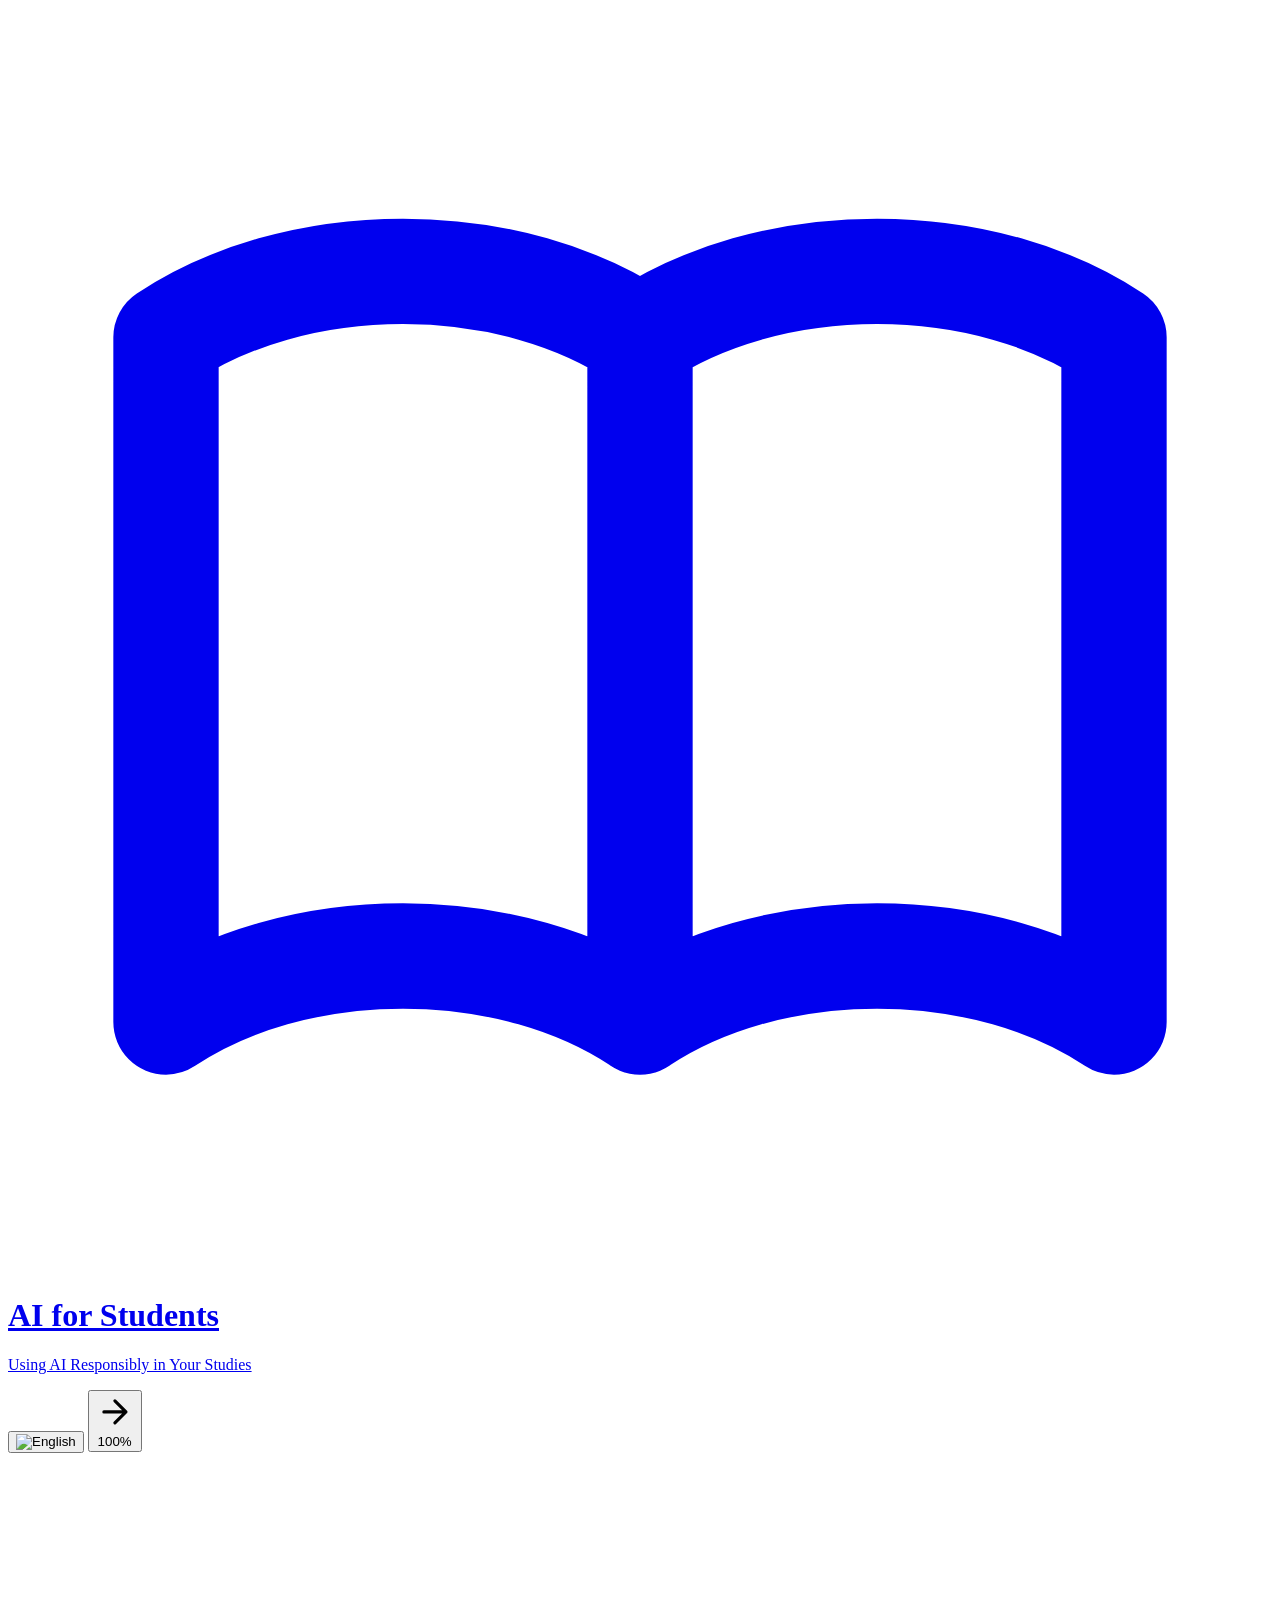
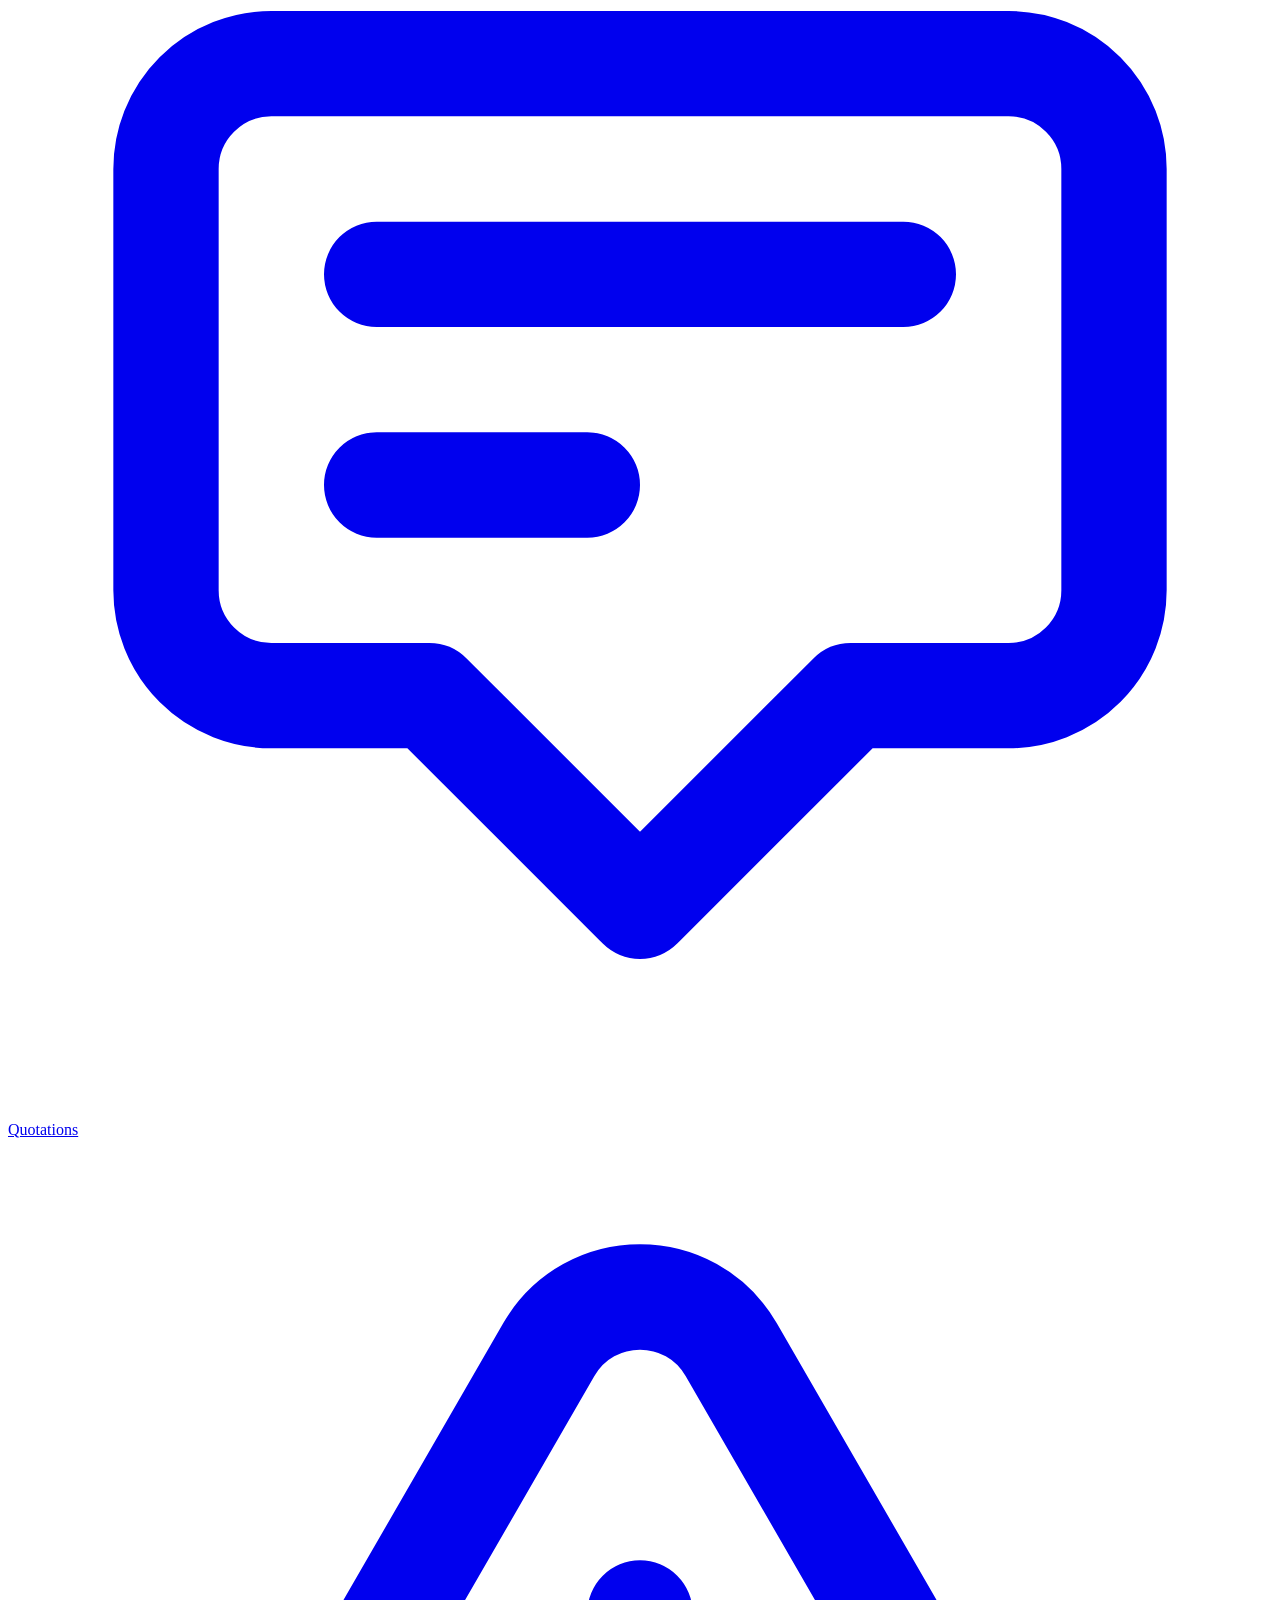
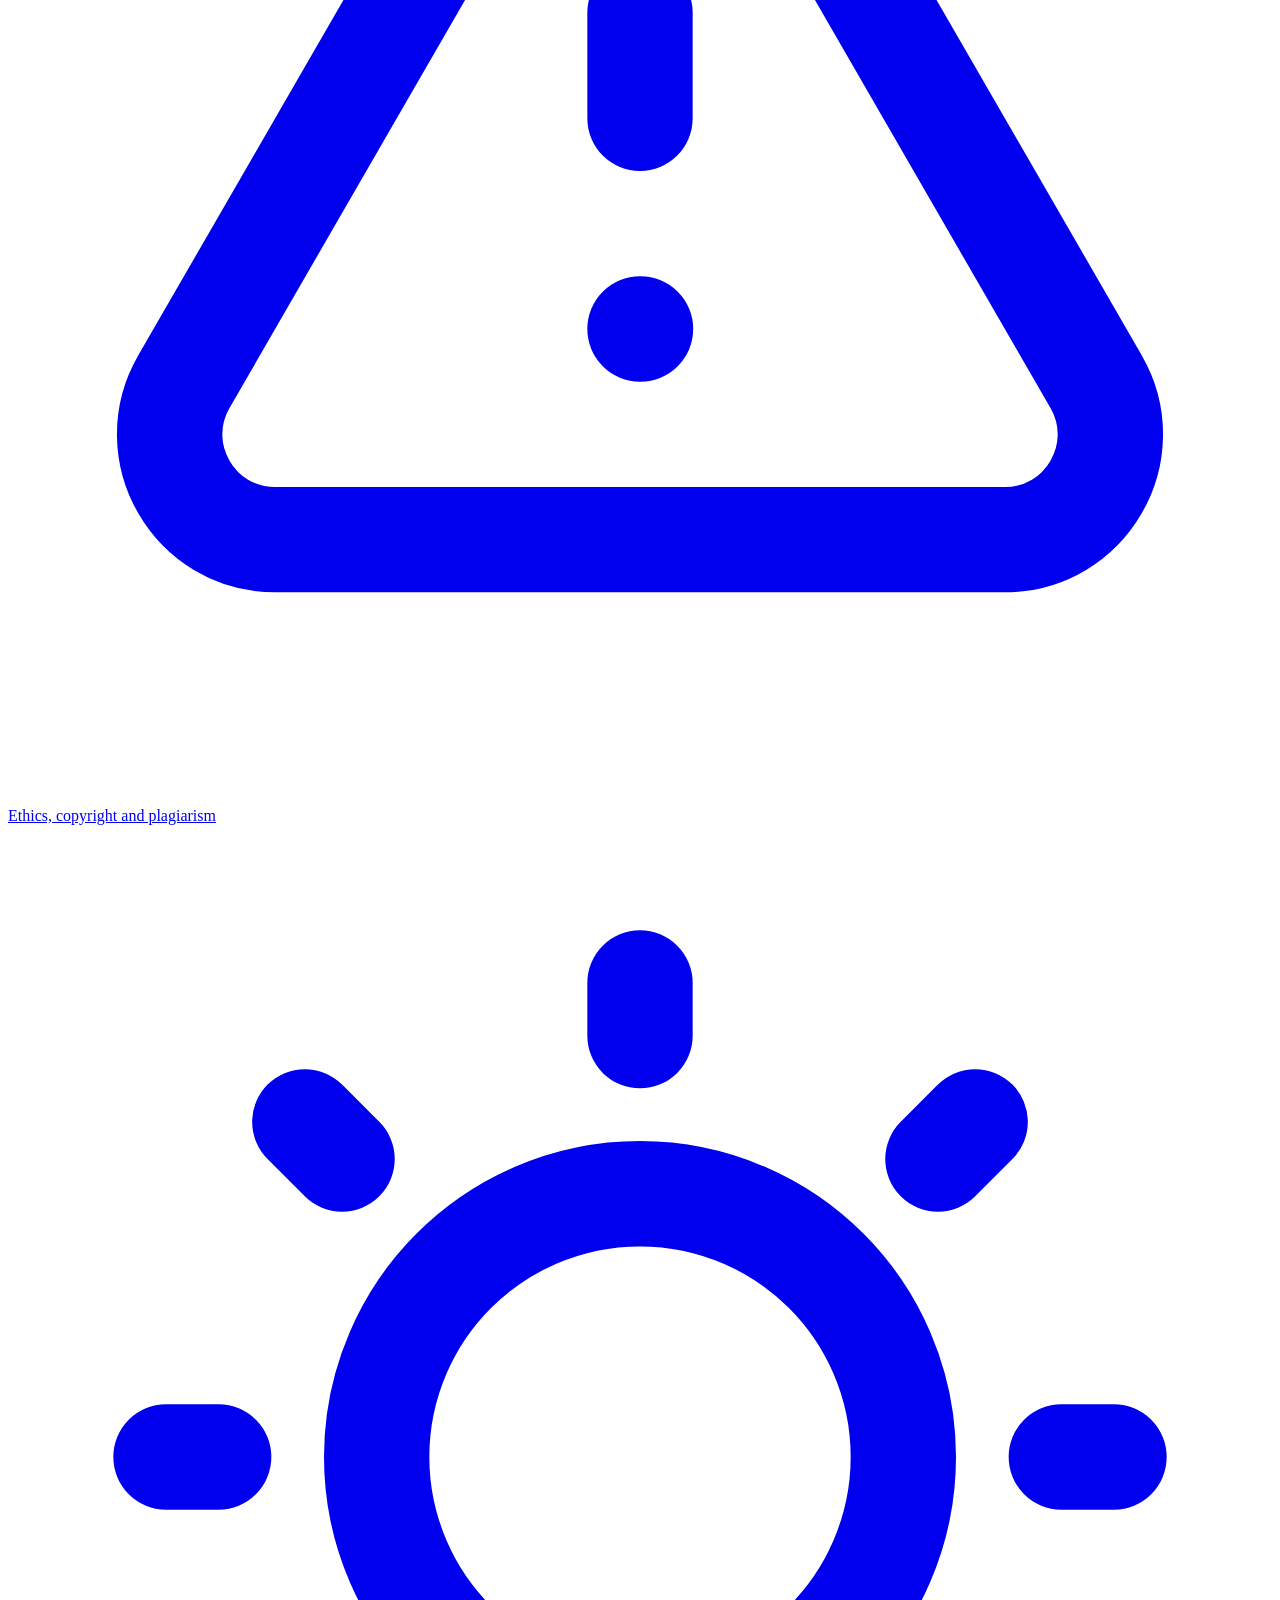
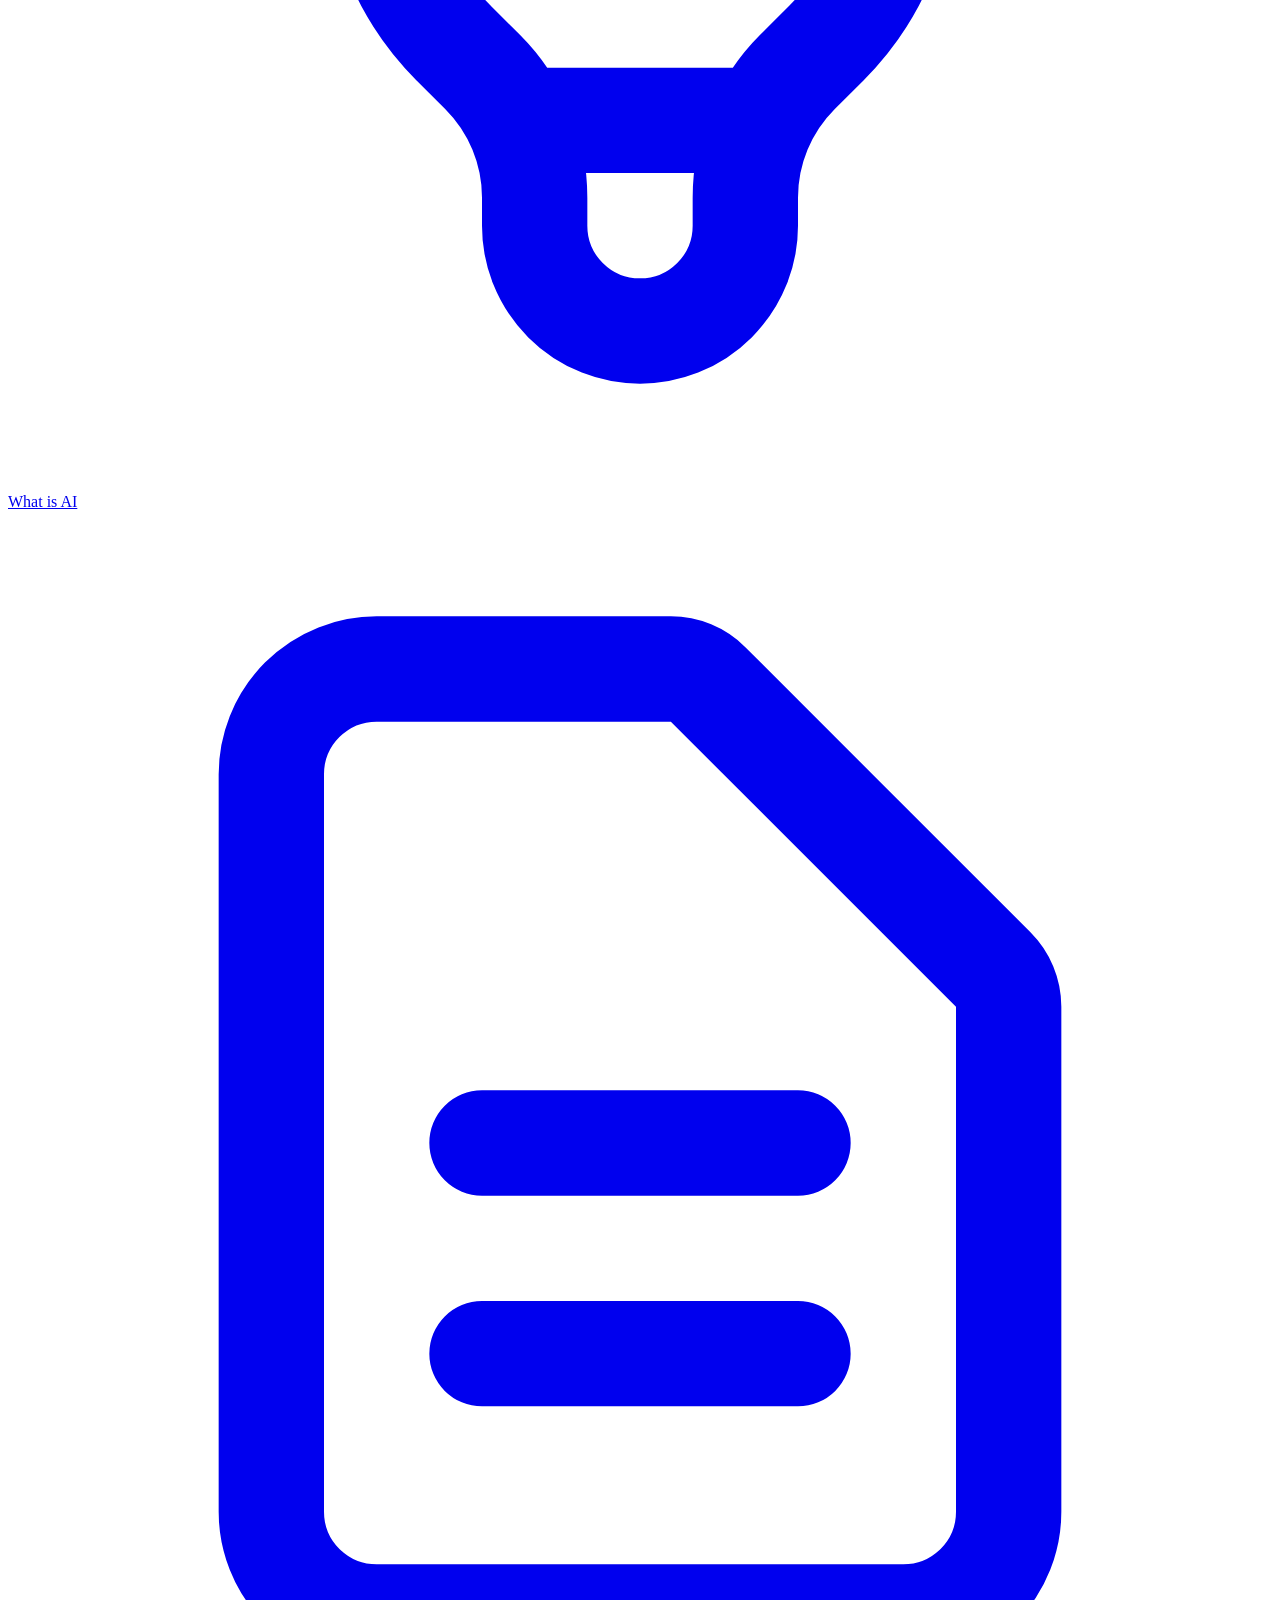
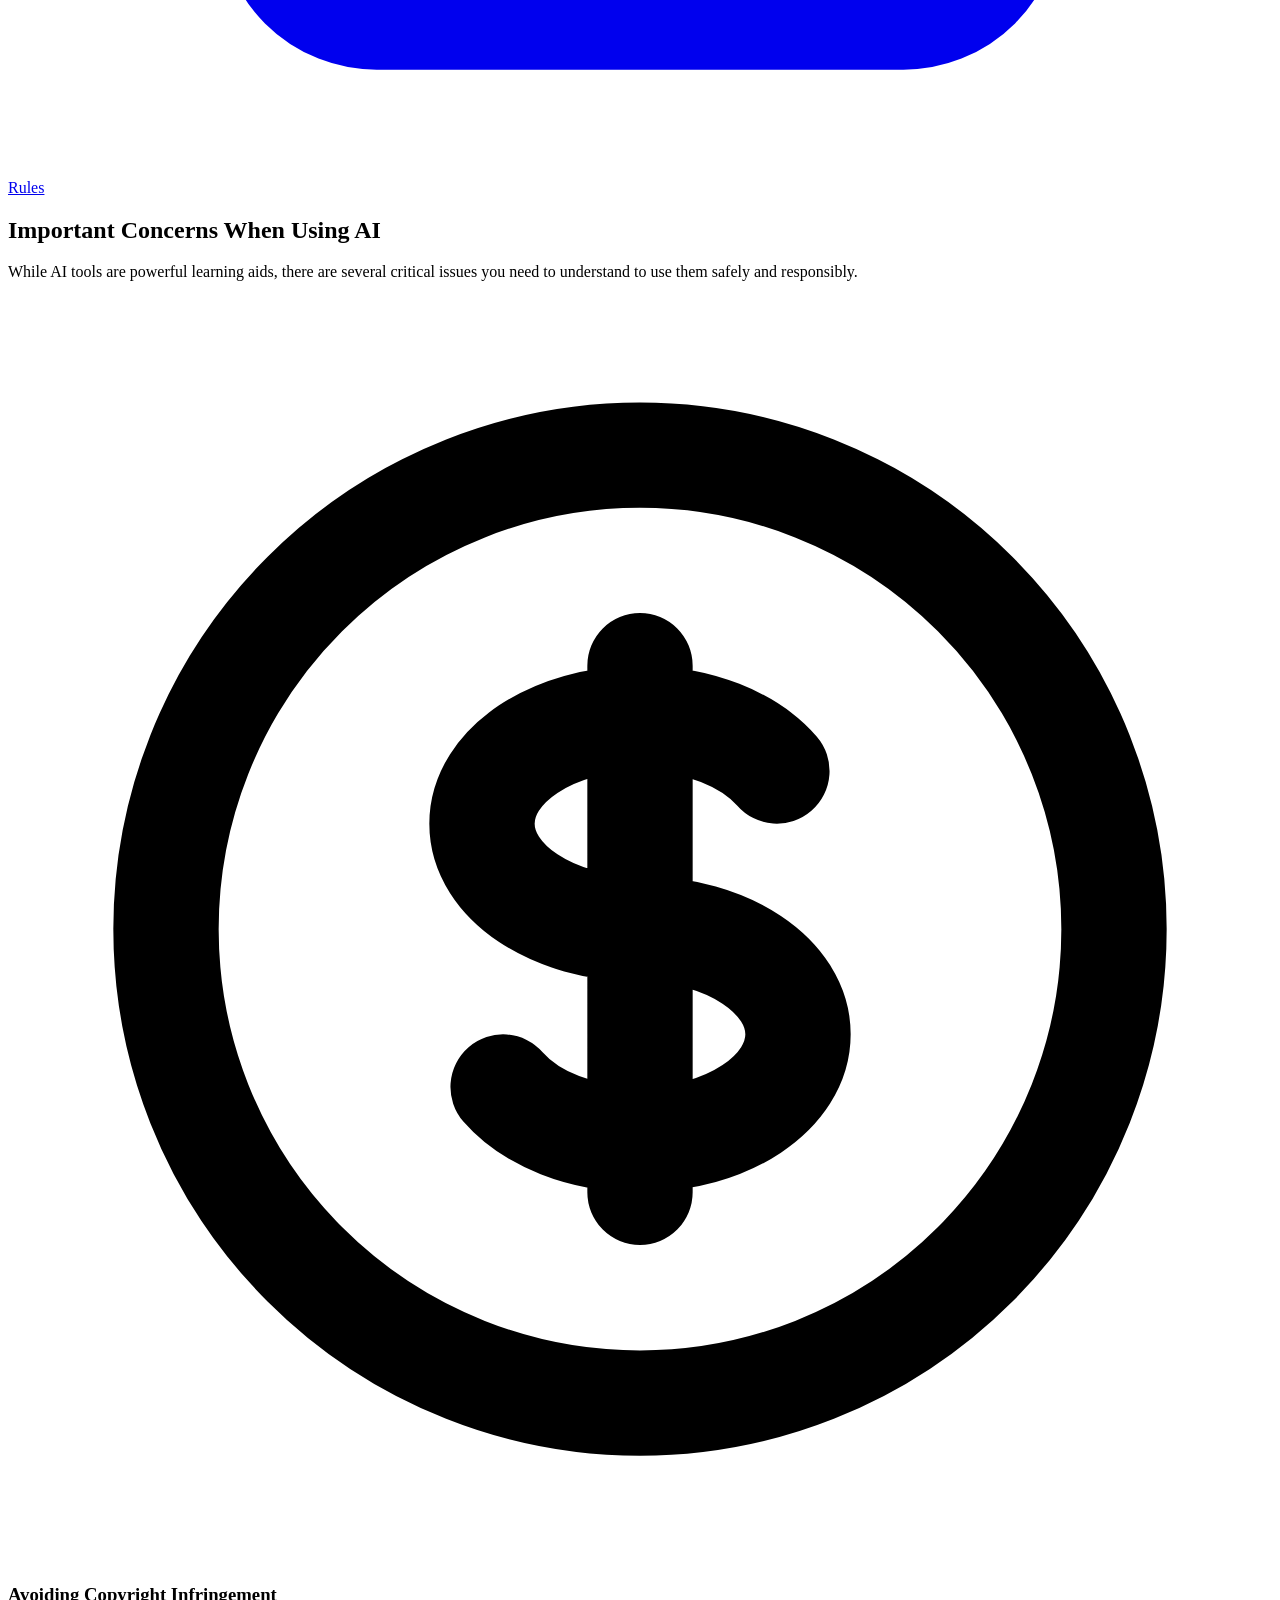
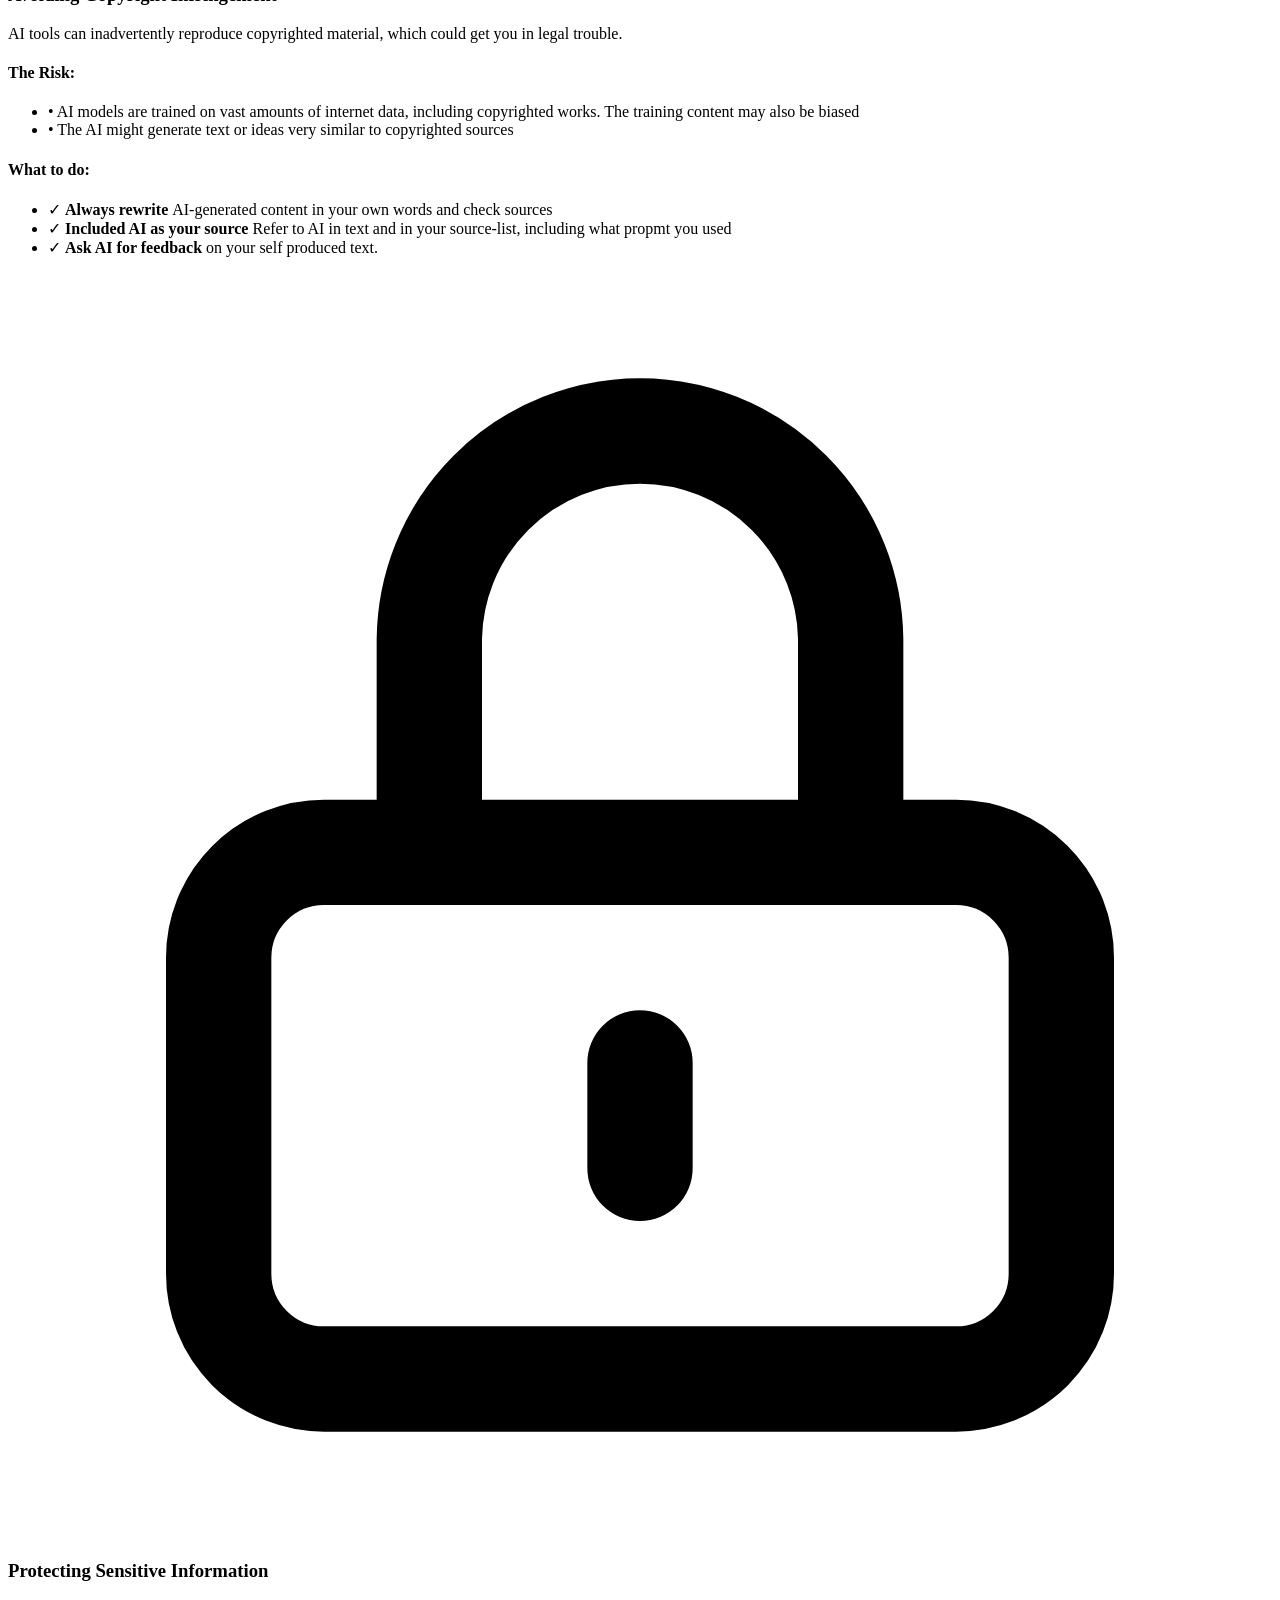
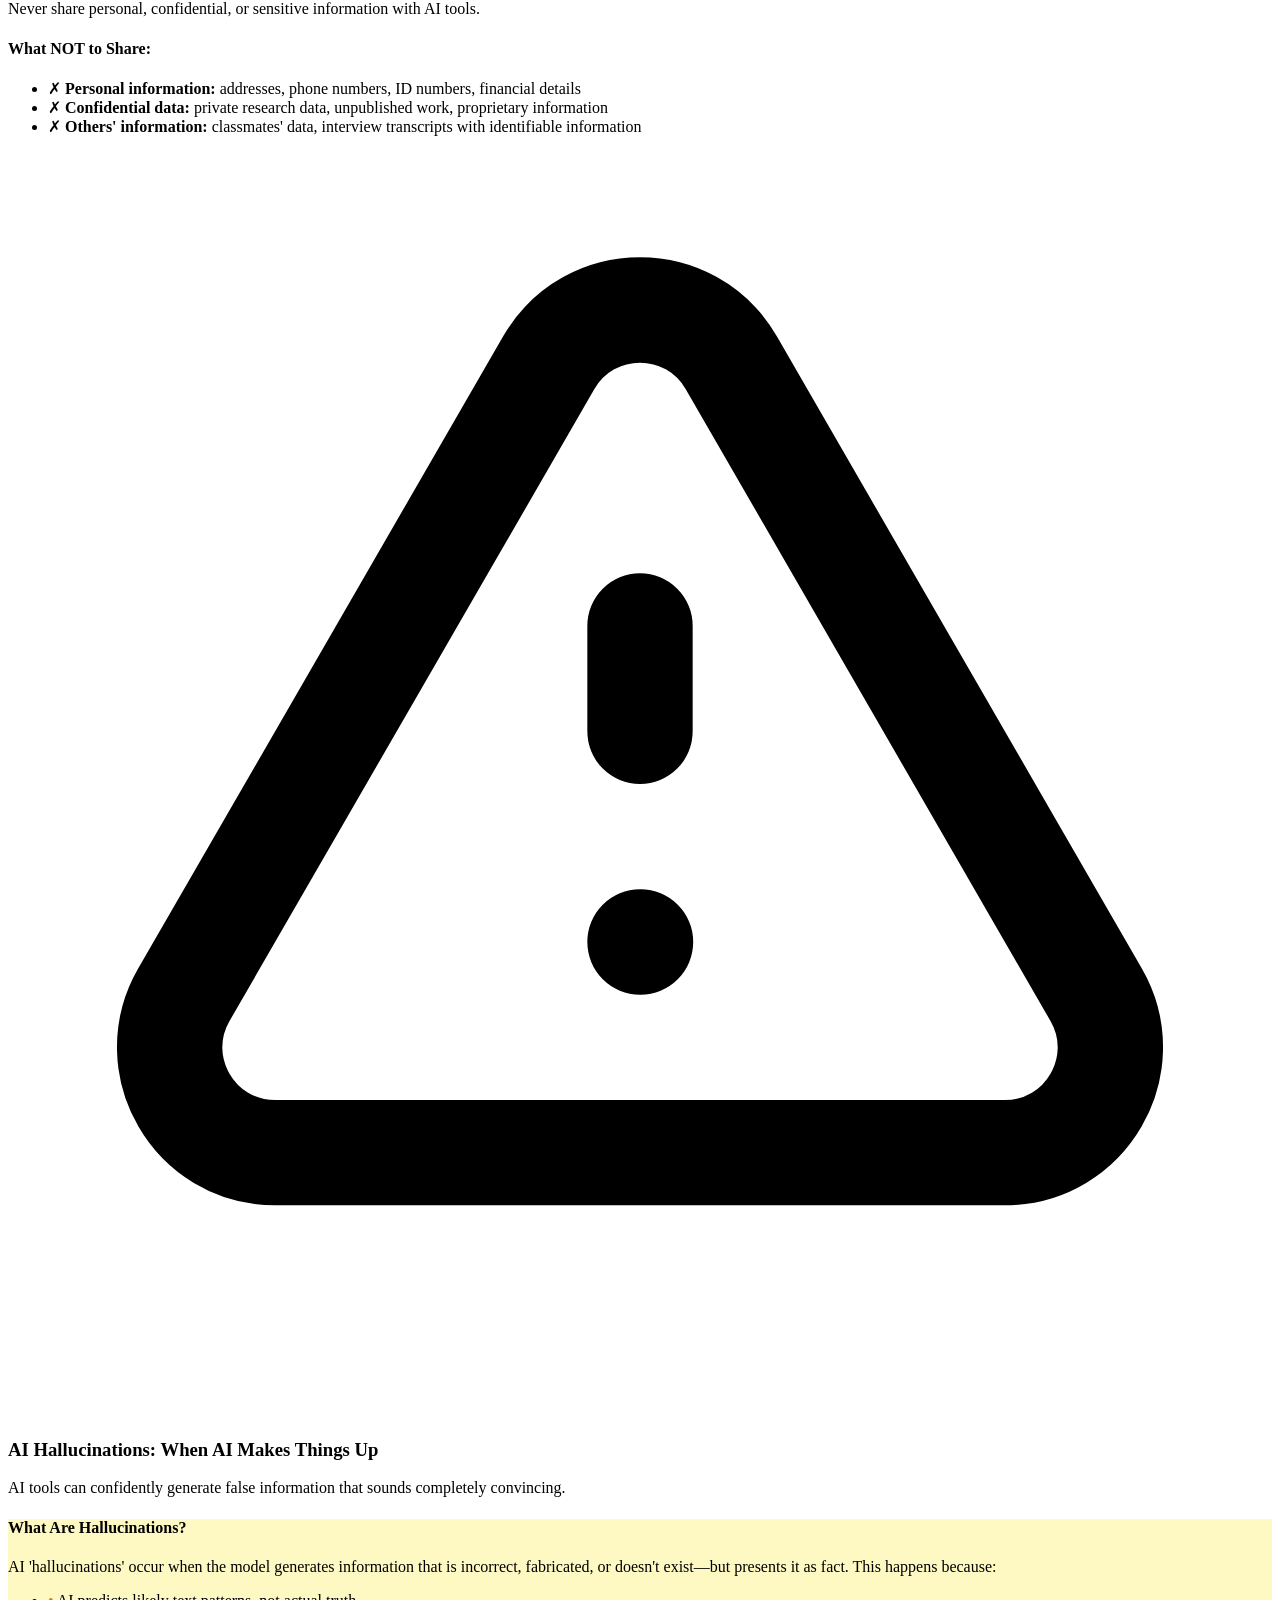
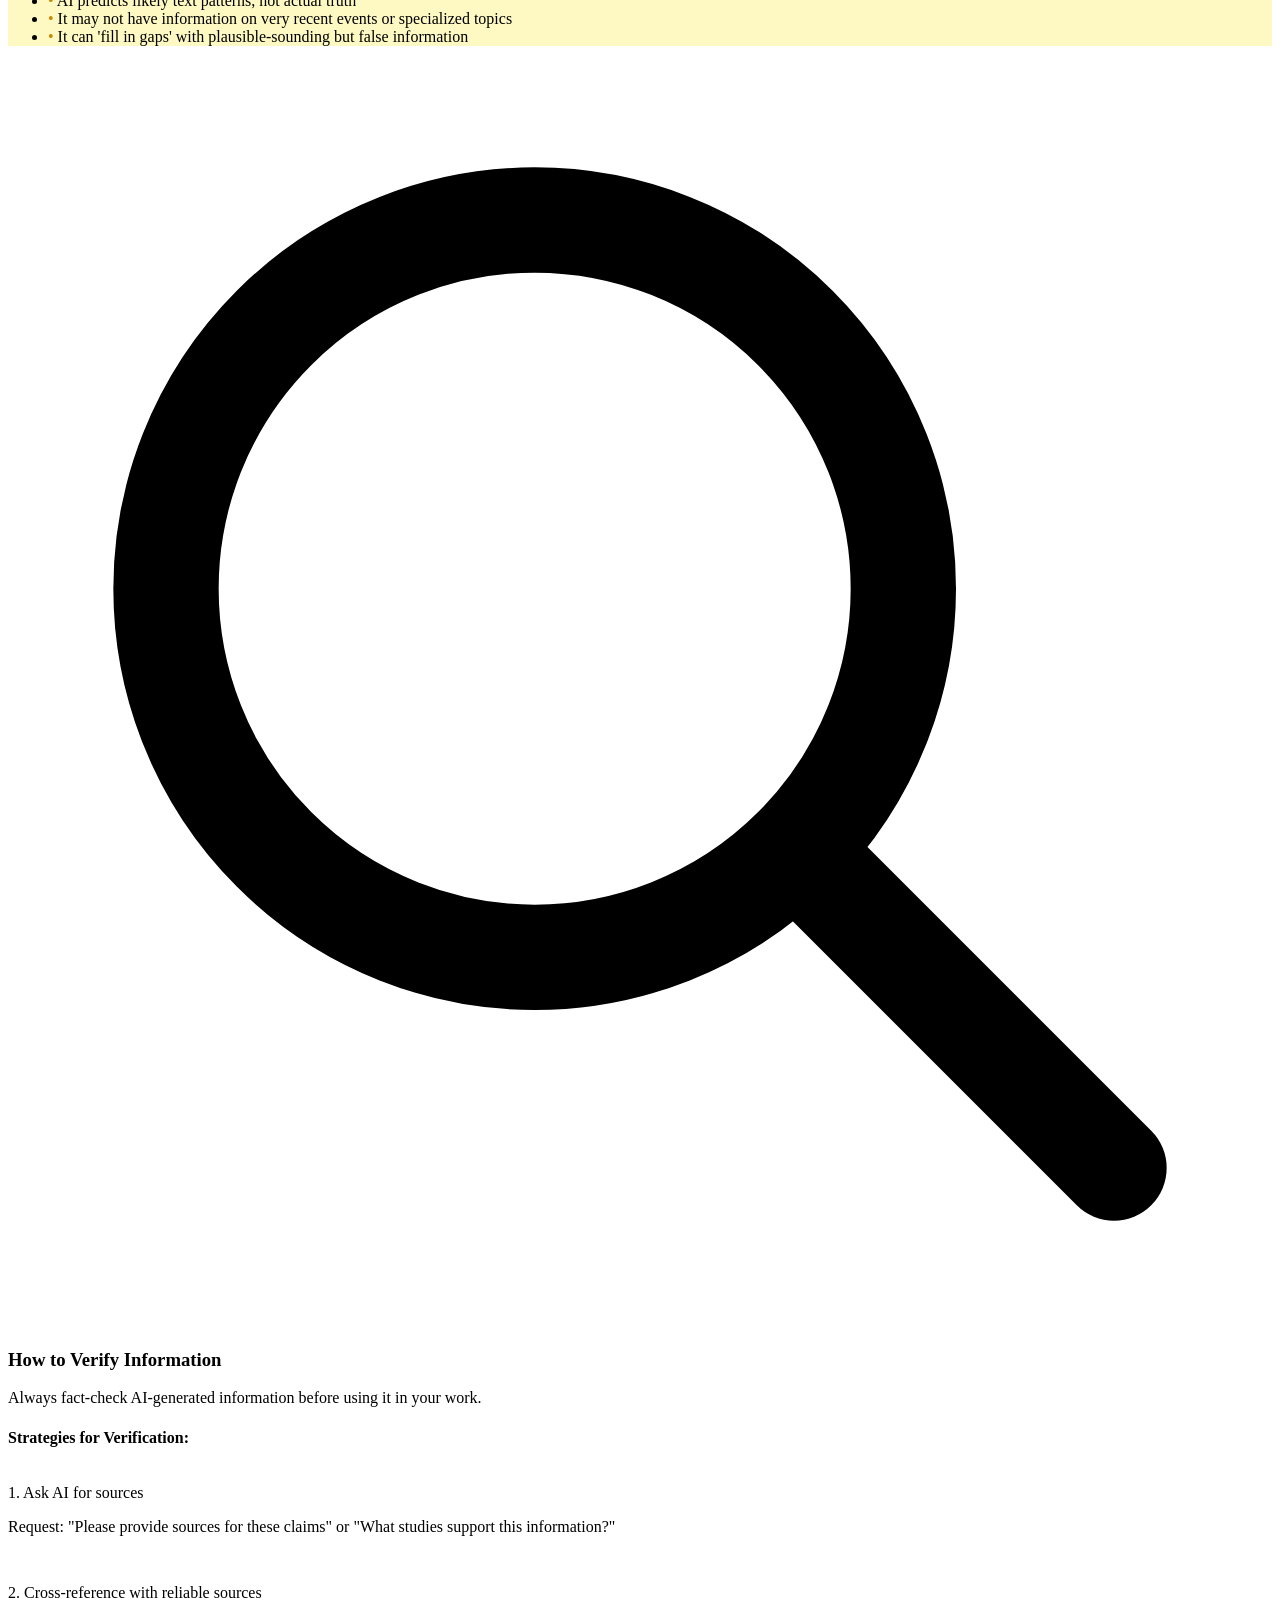
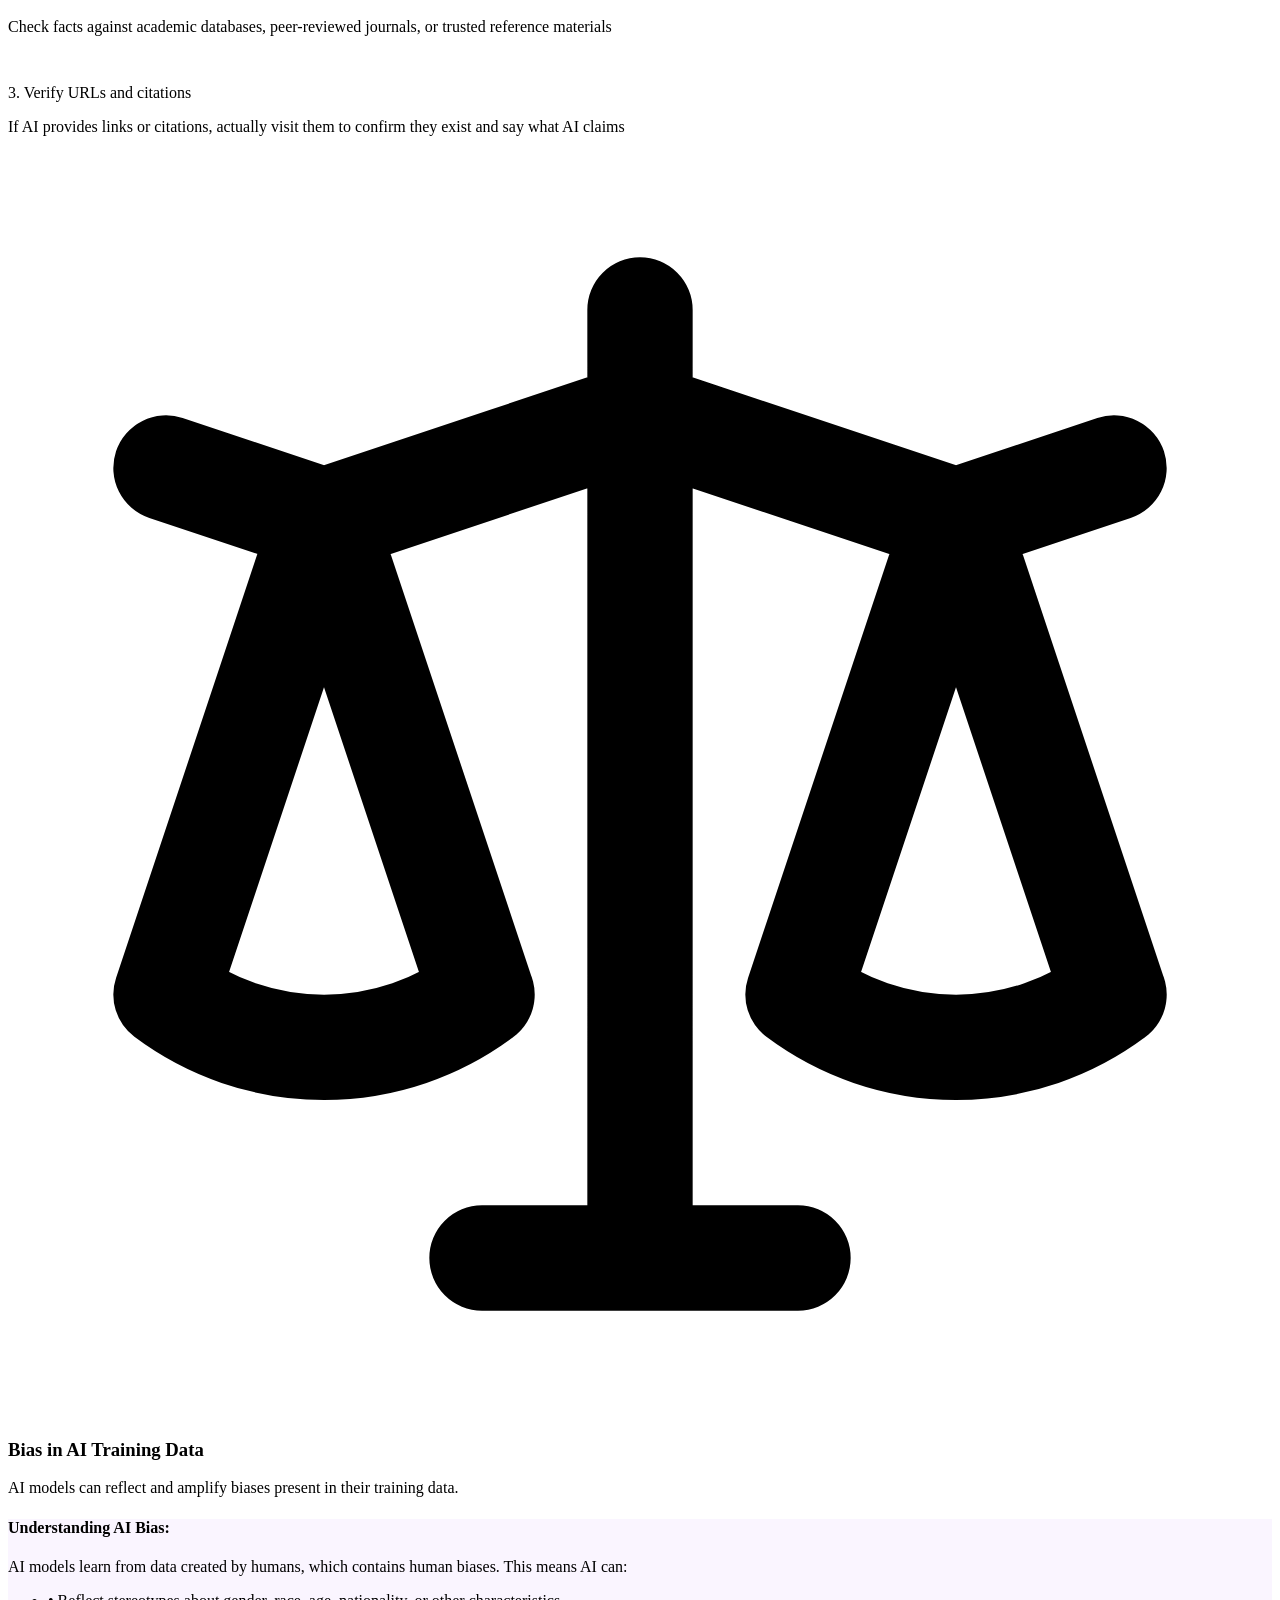
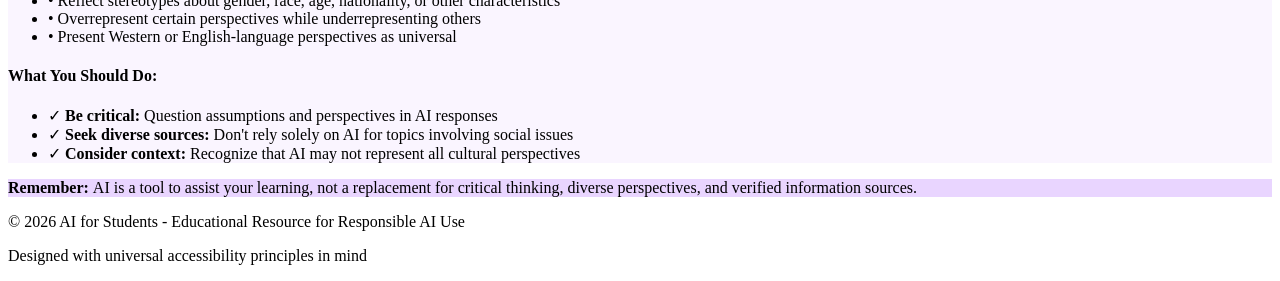
==== ethics.html @ ee573127 "Oppdatert index, simplifisert. Fjernet Prompts imenyen." ====
<!DOCTYPE html>
<html lang="en">
<head>
  <meta charset="UTF-8">
  <meta name="viewport" content="width=device-width, initial-scale=1.0">
  <title>Concerns - AI for Students</title>
  <link rel="stylesheet" href="styles.css">
</head>
<body>
  <header class="header">
    <div class="container">
      <div class="header-content">
        <a href="index.html" class="logo">
          <svg class="logo-icon" fill="none" stroke="currentColor" viewBox="0 0 24 24" aria-hidden="true">
            <path stroke-linecap="round" stroke-linejoin="round" stroke-width="2" d="M12 6.253v13m0-13C10.832 5.477 9.246 5 7.5 5S4.168 5.477 3 6.253v13C4.168 18.477 5.754 18 7.5 18s3.332.477 4.5 1.253m0-13C13.168 5.477 14.754 5 16.5 5c1.747 0 3.332.477 4.5 1.253v13C19.832 18.477 18.247 18 16.5 18c-1.746 0-3.332.477-4.5 1.253"></path>
          </svg>
          <div>
            <h1 class="logo-title" data-translate="siteTitle">AI for Students</h1>
            <p class="logo-subtitle" data-translate="siteSubtitle">Using AI Responsibly in Your Studies</p>
          </div>
        </a>

        <div class="header-controls">
          <button id="languageToggle" class="btn-control" aria-label="Toggle language">
            <img id="flagIcon" src="https://flagcdn.com/w80/gb.png" alt="English" width="32" height="24">
          </button>
          <button id="fontSizeBtn" class="btn-control" aria-label="Increase font size">
            <svg class="icon" fill="none" stroke="currentColor" viewBox="0 0 24 24" aria-hidden="true">
              <path stroke-linecap="round" stroke-linejoin="round" stroke-width="2" d="M5 12h14M12 5l7 7-7 7"></path>
            </svg>
            <span id="fontSizeDisplay">100%</span>
          </button>
        </div>
      </div>
    </div>
  </header>

  <nav class="nav" aria-label="Main navigation">
    <div class="container">
      <div class="nav-links">
        <!-- <a href="prompts.html" class="nav-link">
          <svg class="nav-icon" fill="none" stroke="currentColor" viewBox="0 0 24 24" aria-hidden="true">
            <path stroke-linecap="round" stroke-linejoin="round" stroke-width="2" d="M8 12h.01M12 12h.01M16 12h.01M21 12c0 4.418-4.03 8-9 8a9.863 9.863 0 01-4.255-.949L3 20l1.395-3.72C3.512 15.042 3 13.574 3 12c0-4.418 4.03-8 9-8s9 3.582 9 8z"></path>
          </svg>
          <span data-translate="navPrompts">Prompts</span>
        </a> -->
        <a href="examples.html" class="nav-link">
          <svg class="nav-icon" fill="none" stroke="currentColor" viewBox="0 0 24 24" aria-hidden="true">
            <path stroke-linecap="round" stroke-linejoin="round" stroke-width="2" d="M7 8h10M7 12h4m1 8l-4-4H5a2 2 0 01-2-2V6a2 2 0 012-2h14a2 2 0 012 2v8a2 2 0 01-2 2h-3l-4 4z"></path>
          </svg>
          <span data-translate="navQuotations">Quotations</span>
        </a>
        <a href="ethics.html" class="nav-link">
          <svg class="nav-icon" fill="none" stroke="currentColor" viewBox="0 0 24 24" aria-hidden="true">
            <path stroke-linecap="round" stroke-linejoin="round" stroke-width="2" d="M12 9v2m0 4h.01m-6.938 4h13.856c1.54 0 2.502-1.667 1.732-3L13.732 4c-.77-1.333-2.694-1.333-3.464 0L3.34 16c-.77 1.333.192 3 1.732 3z"></path>
          </svg>
          <span data-translate="navConcerns">Ethics, copyright and plagiarism</span>
        </a>
        <a href="what-is-ai.html" class="nav-link">
          <svg class="nav-icon" fill="none" stroke="currentColor" viewBox="0 0 24 24" aria-hidden="true">
            <path stroke-linecap="round" stroke-linejoin="round" stroke-width="2" d="M9.663 17h4.673M12 3v1m6.364 1.636l-.707.707M21 12h-1M4 12H3m3.343-5.657l-.707-.707m2.828 9.9a5 5 0 117.072 0l-.548.547A3.374 3.374 0 0014 18.469V19a2 2 0 11-4 0v-.531c0-.895-.356-1.754-.988-2.386l-.548-.547z"></path>
          </svg>
          <span data-translate="navWhatIsAI">What is AI</span>
        </a>
        <a href="rules.html" class="nav-link">
          <svg class="nav-icon" fill="none" stroke="currentColor" viewBox="0 0 24 24" aria-hidden="true">
            <path stroke-linecap="round" stroke-linejoin="round" stroke-width="2" d="M9 12h6m-6 4h6m2 5H7a2 2 0 01-2-2V5a2 2 0 012-2h5.586a1 1 0 01.707.293l5.414 5.414a1 1 0 01.293.707V19a2 2 0 01-2 2z"></path>
          </svg>
          <span data-translate="navRules">Rules</span>
        </a>
      </div>
    </div>
  </nav>

  <main class="main">
    <div class="container">
      <div class="content-wrapper">
        <!-- Intro Card -->
        <div class="card hero-card">
          <h2 class="hero-title">
            <span lang="en">Important Concerns When Using AI</span>
            <span lang="no" style="display:none;">Viktige å være obs på ved bruk av AI</span>
          </h2>
          <p class="hero-text">
            <span lang="en">While AI tools are powerful learning aids, there are several critical issues you need to understand to use them safely and responsibly.</span>
            <span lang="no" style="display:none;">Selv om AI-verktøy er kraftige læringshjelpemidler, er det flere kritiske problemstillinger du må forstå for å bruke dem trygt og ansvarlig.</span>
          </p>
        </div>

        <!-- Copyright -->
        <div class="rule-card border-red">
          <div class="rule-header">
            <div class="rule-icon bg-red">
              <svg class="icon-lg" fill="none" stroke="currentColor" viewBox="0 0 24 24" aria-hidden="true">
                <path stroke-linecap="round" stroke-linejoin="round" stroke-width="2" d="M12 8c-1.657 0-3 .895-3 2s1.343 2 3 2 3 .895 3 2-1.343 2-3 2m0-8c1.11 0 2.08.402 2.599 1M12 8V7m0 1v8m0 0v1m0-1c-1.11 0-2.08-.402-2.599-1M21 12a9 9 0 11-18 0 9 9 0 0118 0z"></path>
              </svg>
            </div>
            <div>
              <h3 class="rule-title">
                <span lang="en">Avoiding Copyright Infringement</span>
                <span lang="no" style="display:none;">Unngå brudd på opphavsrett</span>
              </h3>
              <p class="rule-desc">
                <span lang="en">AI tools can inadvertently reproduce copyrighted material, which could get you in legal trouble.</span>
                <span lang="no" style="display:none;">KI-verktøy kan utilsiktet reprodusere opphavsrettsbeskyttet materiale, noe som kan gi deg juridiske problemer. Unngå plagiat, inkludert selvplagiat</span>
              </p>
            </div>
          </div>

          <div class="rule-details bg-red-light">
            <div class="mb-6">
              <h4 class="font-bold mb-3">
                <span lang="en">The Risk:</span>
                <span lang="no" style="display:none;">Risikoen:</span>
              </h4>
              <ul class="rule-list">
                <li class="rule-list-item">
                  <span class="text-red-600 font-bold shrink-0">•</span>
                  <span>
                    <span lang="en">AI models are trained on vast amounts of internet data, including copyrighted works. The training content may also be biased</span>
                    <span lang="no" style="display:none;">KI-modeller er trent på store mengder internettdata, inkludert opphavsrettsbeskyttede verk. Treningsgrunnlaget kan også være partisk, så vær obs på å ikke videreføre skjevheter i informasjonsgrunnlaget</span>
                  </span>
                </li>
                <li class="rule-list-item">
                  <span class="text-red-600 font-bold shrink-0">•</span>
                  <span>
                    <span lang="en">The AI might generate text or ideas very similar to copyrighted sources</span>
                    <span lang="no" style="display:none;">KI-en kan generere tekst eller ideer som er veldig like opphavsrettsbeskyttede kilder</span>
                  </span>
                </li>
              </ul>
            </div>

            <div>
              <h4 class="font-bold mb-3">
                <span lang="en">What to do:</span>
                <span lang="no" style="display:none;">Tips:</span>
              </h4>
              <ul class="rule-list">
                <li class="rule-list-item">
                  <span class="text-green-600 font-bold text-xl shrink-0">✓</span>
                  <span>
                    <strong>
                      <span lang="en">Always rewrite</span>
                      <span lang="no" style="display:none;">Omskriv alltid</span>
                    </strong>
                    <span lang="en"> AI-generated content in your own words and check sources</span>
                    <span lang="no" style="display:none;"> AI-generert innhold med dine egne ord og vær kildekritisk</span>
                  </span>
                </li>
                                <li class="rule-list-item">
                  <span class="text-green-600 font-bold text-xl shrink-0">✓</span>
                  <span>
                    <strong>
                      <span lang="en">Included AI as your source</span>
                      <span lang="no" style="display:none;">Inluder KI i kilder og siter korrekt</span>
                    </strong>
                    <span lang="en">Refer to AI in text and in your source-list, including what propmt you used</span>
                    <span lang="no" style="display:none;"> Før opp KI-verktøyet og prompt i kildelisten din, samt løpende i teksten ved direkte sitering</span>
                  </span>
                </li>
                <li class="rule-list-item">
                  <span class="text-green-600 font-bold text-xl shrink-0">✓</span>
                  <span>
                    <strong>
                      <span lang="en">Ask AI for feedback</span>
                      <span lang="no" style="display:none;">Be KI om tilbakemelding</span>
                    </strong>
                    <span lang="en"> on your self produced text. </span>
                    <span lang="no" style="display:none;">på din egenproduserte tekst</span>
                  </span>
                </li>
              </ul>
            </div>
          </div>
        </div>

        <!-- Privacy -->
        <div class="rule-card border-orange">
          <div class="rule-header">
            <div class="rule-icon bg-orange">
              <svg class="icon-lg" fill="none" stroke="currentColor" viewBox="0 0 24 24" aria-hidden="true">
                <path stroke-linecap="round" stroke-linejoin="round" stroke-width="2" d="M12 15v2m-6 4h12a2 2 0 002-2v-6a2 2 0 00-2-2H6a2 2 0 00-2 2v6a2 2 0 002 2zm10-10V7a4 4 0 00-8 0v4h8z"></path>
              </svg>
            </div>
            <div>
              <h3 class="rule-title">
                <span lang="en">Protecting Sensitive Information</span>
                <span lang="no" style="display:none;">Beskytte sensitiv informasjon</span>
              </h3>
              <p class="rule-desc">
                <span lang="en">Never share personal, confidential, or sensitive information with AI tools.</span>
                <span lang="no" style="display:none;">Del aldri personlig, konfidensiell eller sensitiv informasjon med KI-verktøy.</span>
              </p>
            </div>
          </div>

          <div class="rule-details bg-orange-light">
            <h4 class="font-bold mb-3">
              <span lang="en">What NOT to Share:</span>
              <span lang="no" style="display:none;">Hva du IKKE skal dele:</span>
            </h4>
            <ul class="rule-list">
              <li class="rule-list-item">
                <span class="text-orange-600 font-bold shrink-0">✗</span>
                <span>
                  <strong>
                    <span lang="en">Personal information:</span>
                    <span lang="no" style="display:none;">Personlig informasjon:</span>
                  </strong>
                  <span lang="en"> addresses, phone numbers, ID numbers, financial details</span>
                  <span lang="no" style="display:none;"> adresser, telefonnumre, ID-numre, økonomiske detaljer</span>
                </span>
              </li>
              <li class="rule-list-item">
                <span class="text-orange-600 font-bold shrink-0">✗</span>
                <span>
                  <strong>
                    <span lang="en">Confidential data:</span>
                    <span lang="no" style="display:none;">Konfidensiell data:</span>
                  </strong>
                  <span lang="en"> private research data, unpublished work, proprietary information</span>
                  <span lang="no" style="display:none;"> private forskningsdata, upublisert arbeid, proprietær informasjon</span>
                </span>
              </li>
              <li class="rule-list-item">
                <span class="text-orange-600 font-bold shrink-0">✗</span>
                <span>
                  <strong>
                    <span lang="en">Others' information:</span>
                    <span lang="no" style="display:none;">Andres informasjon:</span>
                  </strong>
                  <span lang="en"> classmates' data, interview transcripts with identifiable information</span>
                  <span lang="no" style="display:none;"> medstudenteres data, intervjuutskrifter med identifiserbar informasjon</span>
                </span>
              </li>
            </ul>
          </div>
        </div>

        <!-- AI Hallucinations -->
        <div class="rule-card border-amber" style="border-color: #eab308;">
          <div class="rule-header">
            <div class="rule-icon bg-amber">
              <svg class="icon-lg" fill="none" stroke="currentColor" viewBox="0 0 24 24" aria-hidden="true">
                <path stroke-linecap="round" stroke-linejoin="round" stroke-width="2" d="M12 9v2m0 4h.01m-6.938 4h13.856c1.54 0 2.502-1.667 1.732-3L13.732 4c-.77-1.333-2.694-1.333-3.464 0L3.34 16c-.77 1.333.192 3 1.732 3z"></path>
              </svg>
            </div>
            <div>
              <h3 class="rule-title">
                <span lang="en">AI Hallucinations: When AI Makes Things Up</span>
                <span lang="no" style="display:none;">KI-hallusinasjoner: Når AI finner på ting</span>
              </h3>
              <p class="rule-desc">
                <span lang="en">AI tools can confidently generate false information that sounds completely convincing.</span>
                <span lang="no" style="display:none;">AI-verktøy kan selvsikkert generere falsk informasjon som høres helt overbevisende ut.</span>
              </p>
            </div>
          </div>

          <div class="rule-details" style="background: #fef9c3; border-color: #fde047;">
            <h4 class="font-bold mb-3">
              <span lang="en">What Are Hallucinations?</span>
              <span lang="no" style="display:none;">Hva er hallusinasjoner?</span>
            </h4>
            <p class="mb-4" style="color: var(--color-slate-800);">
              <span lang="en">AI 'hallucinations' occur when the model generates information that is incorrect, fabricated, or doesn't exist—but presents it as fact. This happens because:</span>
              <span lang="no" style="display:none;">AI-'hallusinasjoner' oppstår når modellen genererer informasjon som er ukorrekt, oppdiktet eller ikke eksisterer—men presenterer det som fakta. Dette skjer fordi:</span>
            </p>
            <ul class="rule-list">
              <li class="rule-list-item">
                <span style="color: #ca8a04;" class="font-bold shrink-0">•</span>
                <span>
                  <span lang="en">AI predicts likely text patterns, not actual truth</span>
                  <span lang="no" style="display:none;">AI forutsier sannsynlige tekstmønstre, ikke faktisk sannhet</span>
                </span>
              </li>
              <li class="rule-list-item">
                <span style="color: #ca8a04;" class="font-bold shrink-0">•</span>
                <span>
                  <span lang="en">It may not have information on very recent events or specialized topics</span>
                  <span lang="no" style="display:none;">Den har kanskje ikke informasjon om svært nylige hendelser eller spesialiserte emner</span>
                </span>
              </li>
              <li class="rule-list-item">
                <span style="color: #ca8a04;" class="font-bold shrink-0">•</span>
                <span>
                  <span lang="en">It can 'fill in gaps' with plausible-sounding but false information</span>
                  <span lang="no" style="display:none;">Den kan 'fylle hull' med plausibel, men falsk informasjon</span>
                </span>
              </li>
            </ul>
          </div>
        </div>

        <!-- Verification -->
        <div class="rule-card border-blue">
          <div class="rule-header">
            <div class="rule-icon bg-blue">
              <svg class="icon-lg" fill="none" stroke="currentColor" viewBox="0 0 24 24" aria-hidden="true">
                <path stroke-linecap="round" stroke-linejoin="round" stroke-width="2" d="M21 21l-6-6m2-5a7 7 0 11-14 0 7 7 0 0114 0z"></path>
              </svg>
            </div>
            <div>
              <h3 class="rule-title">
                <span lang="en">How to Verify Information</span>
                <span lang="no" style="display:none;">Hvordan verifisere informasjon</span>
              </h3>
              <p class="rule-desc">
                <span lang="en">Always fact-check AI-generated information before using it in your work.</span>
                <span lang="no" style="display:none;">Faktatsjekk alltid AI-generert informasjon før du bruker den i arbeidet ditt.</span>
              </p>
            </div>
          </div>

          <div class="rule-details bg-blue-light">
            <h4 class="font-bold mb-4">
              <span lang="en">Strategies for Verification:</span>
              <span lang="no" style="display:none;">Strategier for verifisering:</span>
            </h4>

            <div style="display: flex; flex-direction: column; gap: 1rem;">
              <div class="example-box" style="background: white; border-color: var(--color-slate-300);">
                <p class="font-bold mb-2">
                  <span lang="en">1. Ask AI for sources</span>
                  <span lang="no" style="display:none;">1. Be AI om kilder</span>
                </p>
                <p style="color: var(--color-slate-700);">
                  <span lang="en">Request: "Please provide sources for these claims" or "What studies support this information?"</span>
                  <span lang="no" style="display:none;">Be om: "Vennligst oppgi kilder for disse påstandene" eller "Hvilke studier støtter denne informasjonen?"</span>
                </p>
              </div>

              <div class="example-box" style="background: white; border-color: var(--color-slate-300);">
                <p class="font-bold mb-2">
                  <span lang="en">2. Cross-reference with reliable sources</span>
                  <span lang="no" style="display:none;">2. Kryssreferenser med pålitelige kilder</span>
                </p>
                <p style="color: var(--color-slate-700);">
                  <span lang="en">Check facts against academic databases, peer-reviewed journals, or trusted reference materials</span>
                  <span lang="no" style="display:none;">Sjekk fakta mot akademiske databaser, fagfellevurderte tidsskrifter eller pålitelige referansematerialer</span>
                </p>
              </div>

              <div class="example-box" style="background: white; border-color: var(--color-slate-300);">
                <p class="font-bold mb-2">
                  <span lang="en">3. Verify URLs and citations</span>
                  <span lang="no" style="display:none;">3. Verifiser URL-er og sitater</span>
                </p>
                <p style="color: var(--color-slate-700);">
                  <span lang="en">If AI provides links or citations, actually visit them to confirm they exist and say what AI claims</span>
                  <span lang="no" style="display:none;">Hvis AI gir lenker eller sitater, faktisk besøk dem for å bekrefte at de eksisterer og sier det AI påstår</span>
                </p>
              </div>
            </div>
          </div>
        </div>

        <!-- Bias -->
        <div class="card" style="border: 2px solid var(--color-purple-500);">
          <div class="section-header mb-6">
            <div class="section-icon bg-purple">
              <svg class="icon-lg" fill="none" stroke="currentColor" viewBox="0 0 24 24" aria-hidden="true">
                <path stroke-linecap="round" stroke-linejoin="round" stroke-width="2" d="M3 6l3 1m0 0l-3 9a5.002 5.002 0 006.001 0M6 7l3 9M6 7l6-2m6 2l3-1m-3 1l-3 9a5.002 5.002 0 006.001 0M18 7l3 9m-3-9l-6-2m0-2v2m0 16V5m0 16H9m3 0h3"></path>
              </svg>
            </div>
            <div>
              <h3 class="section-title">
                <span lang="en">Bias in AI Training Data</span>
                <span lang="no" style="display:none;">Skjevhet i AI-treningsdata</span>
              </h3>
              <p class="section-desc">
                <span lang="en">AI models can reflect and amplify biases present in their training data.</span>
                <span lang="no" style="display:none;">AI-modeller kan reflektere og forsterke skjevheter som finnes i treningsdataene deres.</span>
              </p>
            </div>
          </div>

          <div class="example-box" style="background: #faf5ff; border-color: #e9d5ff;">
            <h4 class="font-bold mb-3">
              <span lang="en">Understanding AI Bias:</span>
              <span lang="no" style="display:none;">Forstå AI-skjevhet:</span>
            </h4>
            <p class="mb-4" style="color: var(--color-slate-800);">
              <span lang="en">AI models learn from data created by humans, which contains human biases. This means AI can:</span>
              <span lang="no" style="display:none;">AI-modeller lærer fra data laget av mennesker, som inneholder menneskelige skjevheter. Dette betyr at AI kan:</span>
            </p>
            <ul class="rule-list mb-6">
              <li class="rule-list-item">
                <span class="text-purple-600 font-bold shrink-0">•</span>
                <span>
                  <span lang="en">Reflect stereotypes about gender, race, age, nationality, or other characteristics</span>
                  <span lang="no" style="display:none;">Reflektere stereotypier om kjønn, rase, alder, nasjonalitet eller andre egenskaper</span>
                </span>
              </li>
              <li class="rule-list-item">
                <span class="text-purple-600 font-bold shrink-0">•</span>
                <span>
                  <span lang="en">Overrepresent certain perspectives while underrepresenting others</span>
                  <span lang="no" style="display:none;">Overrepresentere visse perspektiver mens andre underrepresenteres</span>
                </span>
              </li>
              <li class="rule-list-item">
                <span class="text-purple-600 font-bold shrink-0">•</span>
                <span>
                  <span lang="en">Present Western or English-language perspectives as universal</span>
                  <span lang="no" style="display:none;">Presentere vestlige eller engelskspråklige perspektiver som universelle</span>
                </span>
              </li>
            </ul>

            <h4 class="font-bold mb-3">
              <span lang="en">What You Should Do:</span>
              <span lang="no" style="display:none;">Hva du bør gjøre:</span>
            </h4>
            <ul class="rule-list">
              <li class="rule-list-item">
                <span class="text-green-600 font-bold text-xl shrink-0">✓</span>
                <span>
                  <strong>
                    <span lang="en">Be critical:</span>
                    <span lang="no" style="display:none;">Vær kritisk:</span>
                  </strong>
                  <span lang="en"> Question assumptions and perspectives in AI responses</span>
                  <span lang="no" style="display:none;"> Sett spørsmålstegn ved antakelser og perspektiver i AI-svar</span>
                </span>
              </li>
              <li class="rule-list-item">
                <span class="text-green-600 font-bold text-xl shrink-0">✓</span>
                <span>
                  <strong>
                    <span lang="en">Seek diverse sources:</span>
                    <span lang="no" style="display:none;">Søk ulike kilder:</span>
                  </strong>
                  <span lang="en"> Don't rely solely on AI for topics involving social issues</span>
                  <span lang="no" style="display:none;"> Ikke stol utelukkende på AI for emner som involverer sosiale spørsmål</span>
                </span>
              </li>
              <li class="rule-list-item">
                <span class="text-green-600 font-bold text-xl shrink-0">✓</span>
                <span>
                  <strong>
                    <span lang="en">Consider context:</span>
                    <span lang="no" style="display:none;">Vurder kontekst:</span>
                  </strong>
                  <span lang="en"> Recognize that AI may not represent all cultural perspectives</span>
                  <span lang="no" style="display:none;"> Anerkjenn at AI kanskje ikke representerer alle kulturelle perspektiver</span>
                </span>
              </li>
            </ul>
          </div>

          <div class="alert-box alert-info mt-6" style="background: #e9d5ff; border-color: #a855f7;">
            <p>
              <strong>
                <span lang="en">Remember:</span>
                <span lang="no" style="display:none;">Husk:</span>
              </strong>
              <span lang="en"> AI is a tool to assist your learning, not a replacement for critical thinking, diverse perspectives, and verified information sources.</span>
              <span lang="no" style="display:none;"> AI er et verktøy for å hjelpe læringen din, ikke en erstatning for kritisk tenkning, ulike perspektiver og verifiserte informasjonskilder.</span>
            </p>
          </div>
        </div>
      </div>
    </div>
  </main>

  <footer class="footer">
    <div class="container">
      <p data-translate="footerText">© 2026 AI for Students - Educational Resource for Responsible AI Use</p>
      <p data-translate="footerAccessibility">Designed with universal accessibility principles in mind</p>
    </div>
  </footer>

  <script src="script.js"></script>
  <script src="rules-translate.js"></script>
</body>
</html>
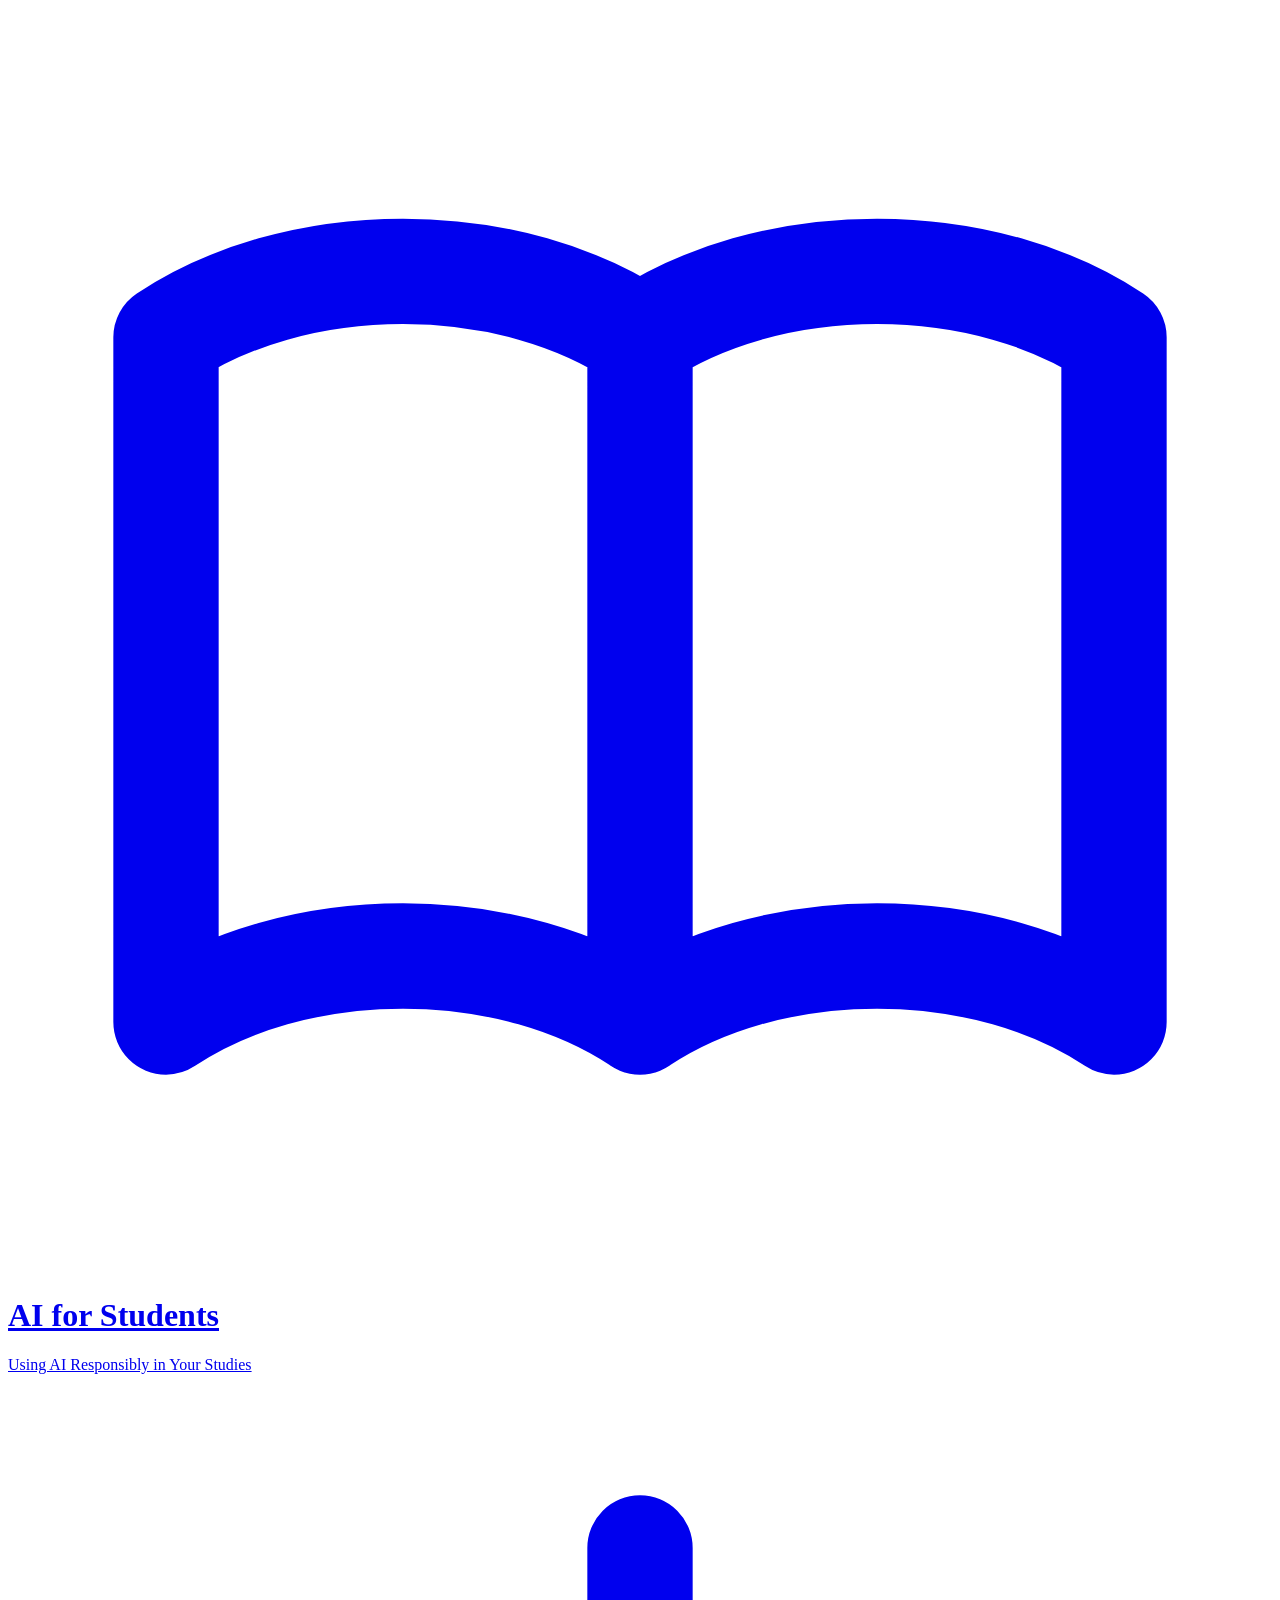
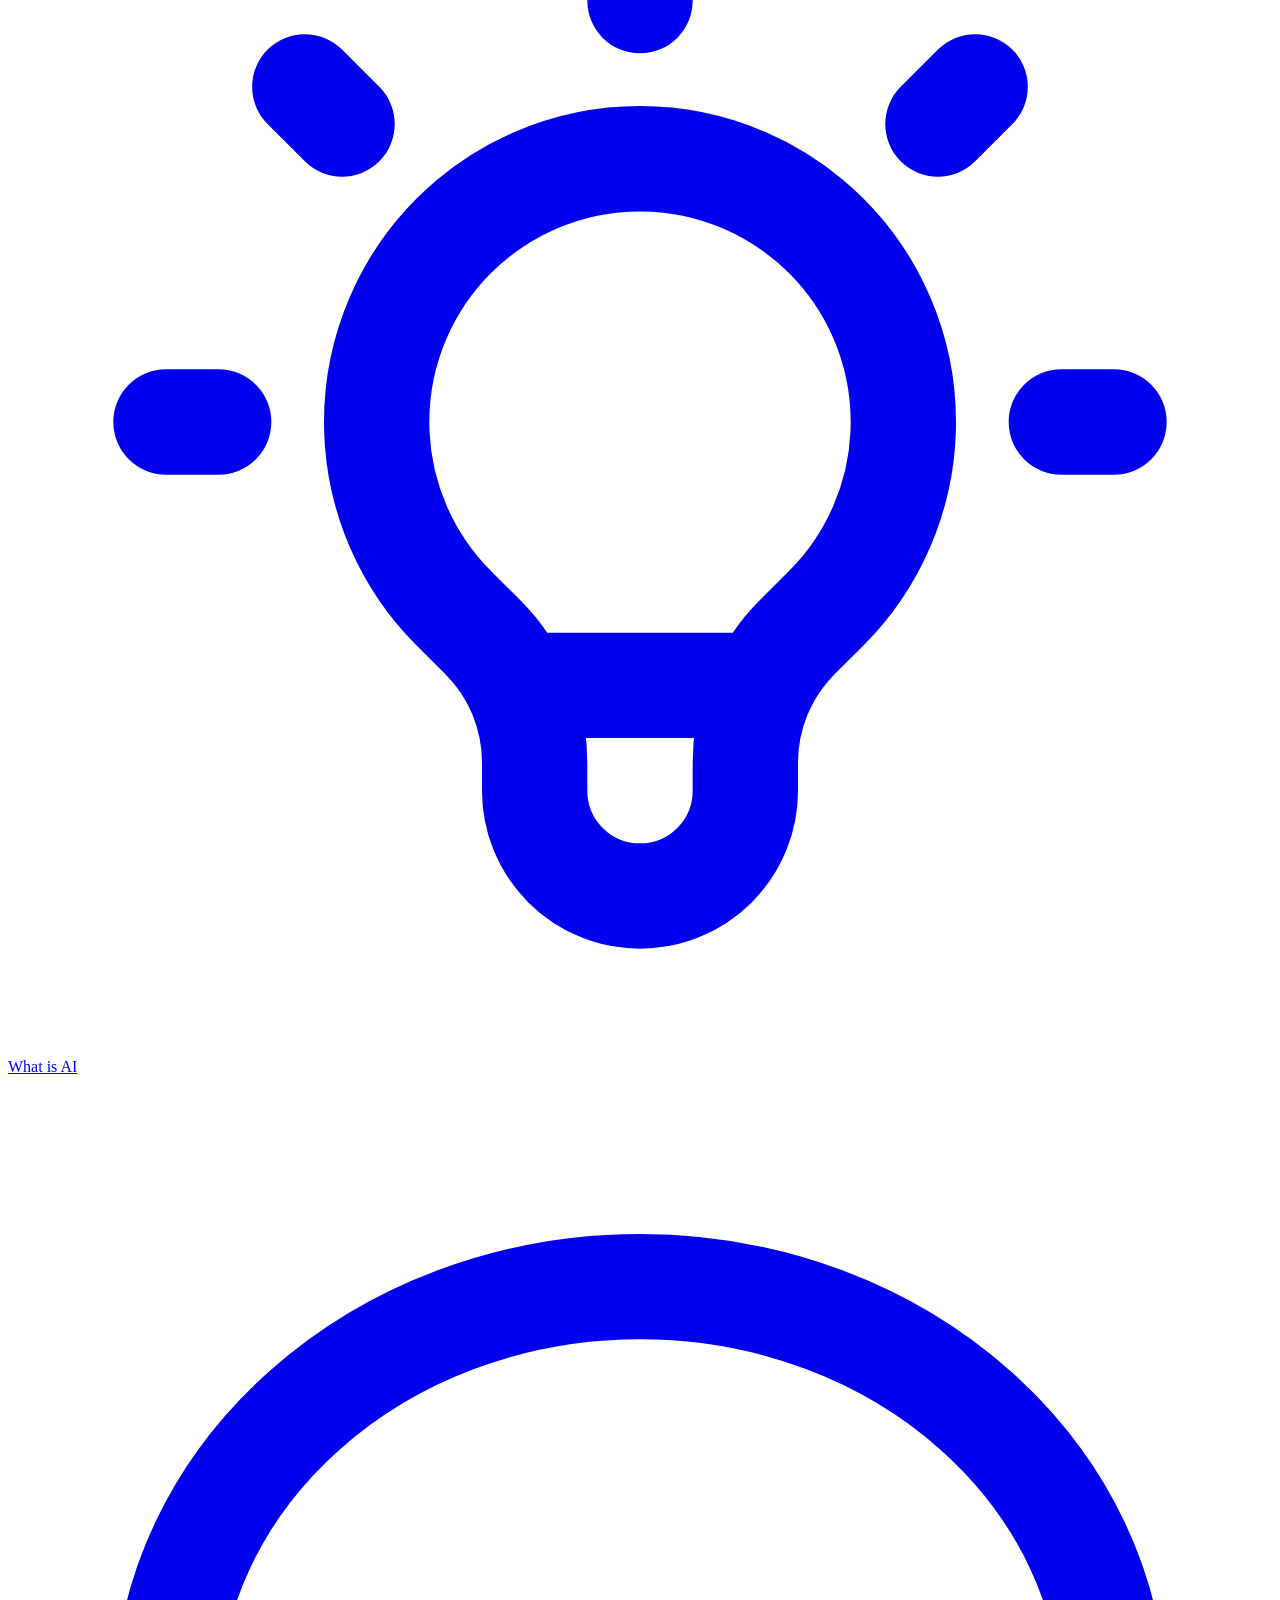
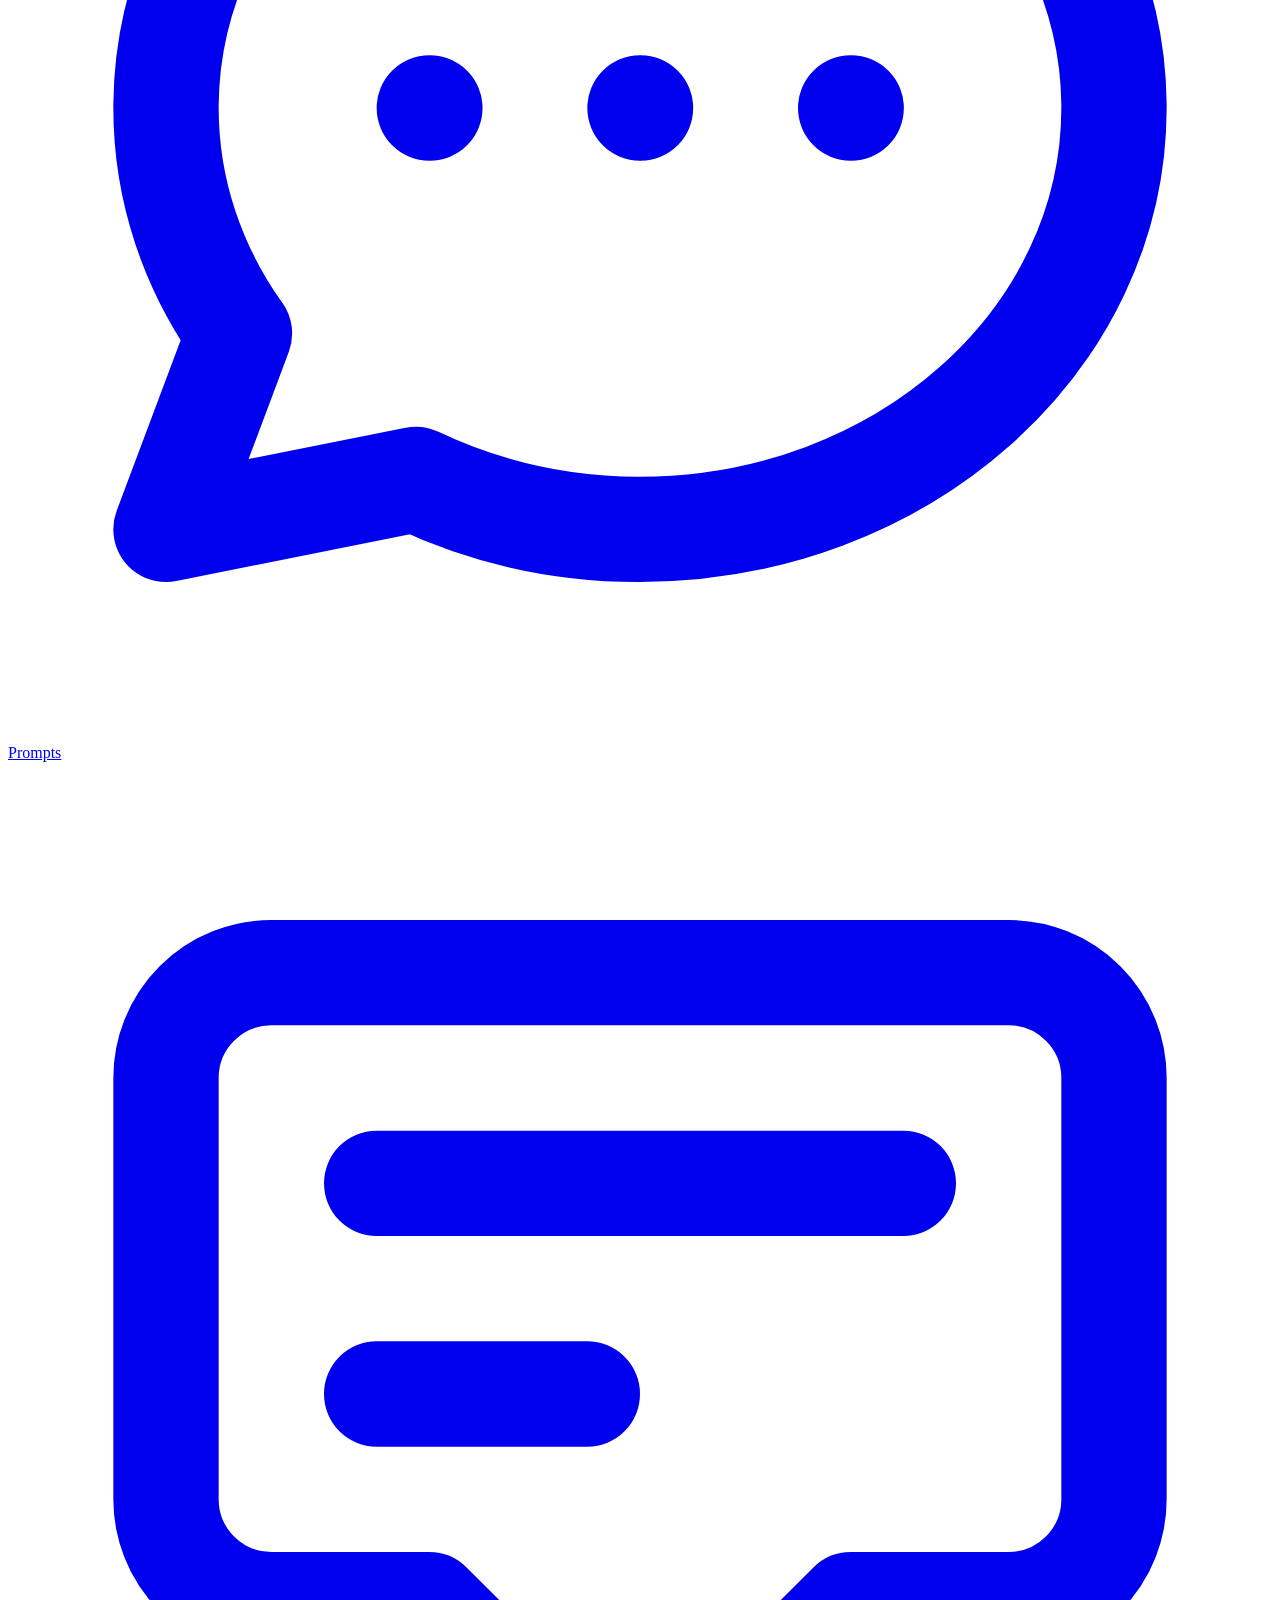
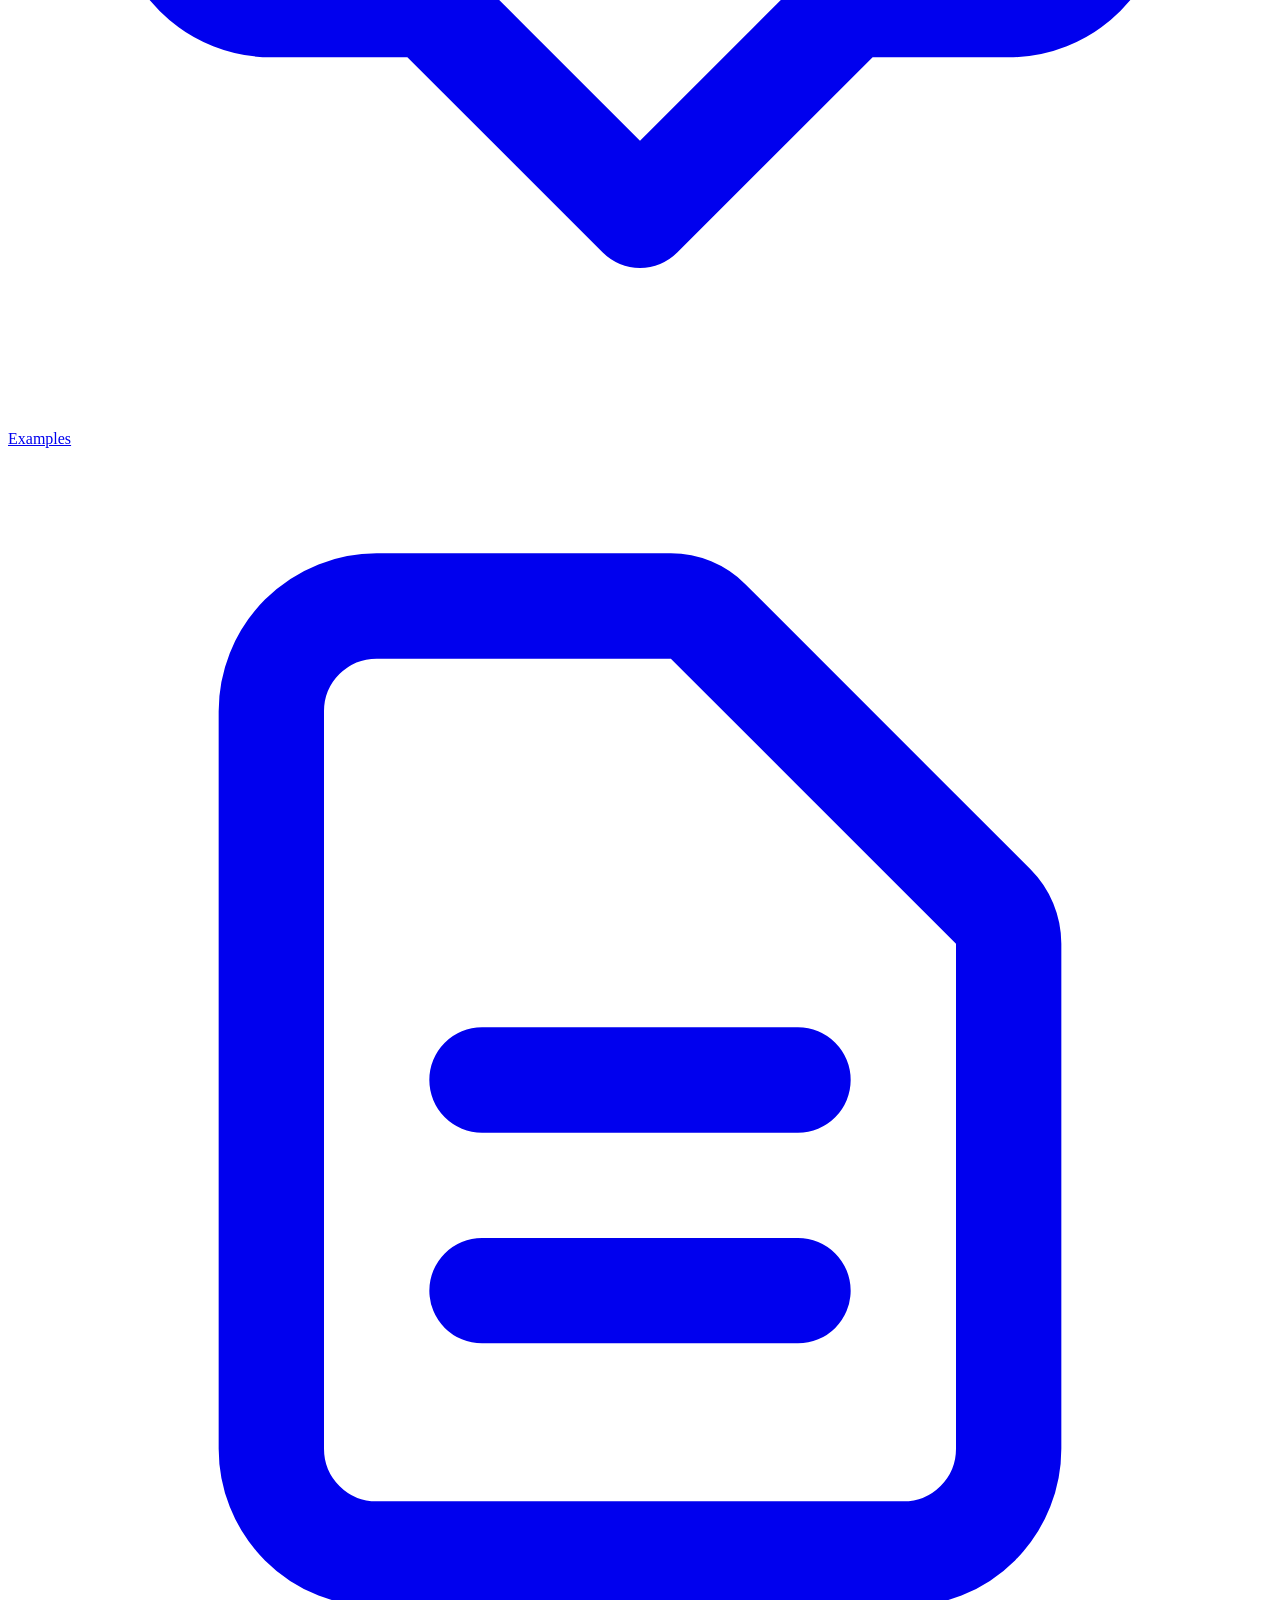
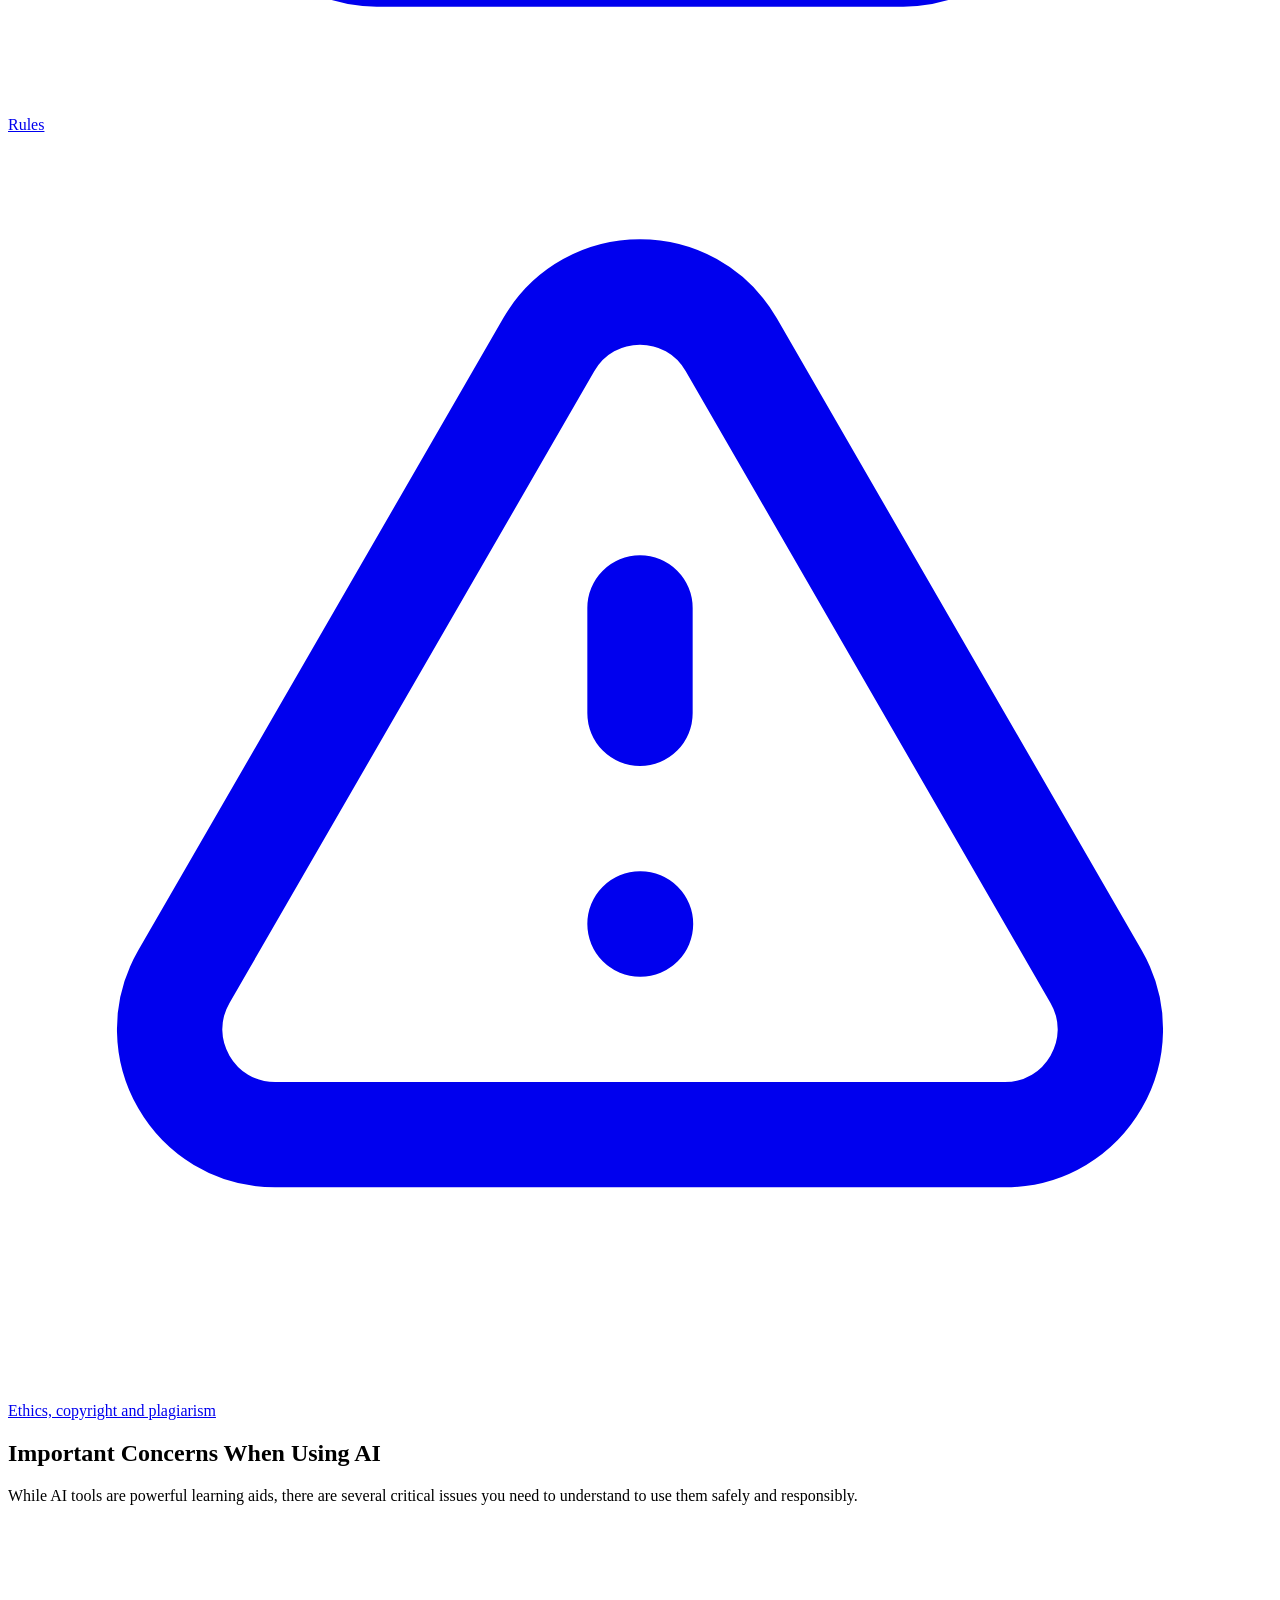
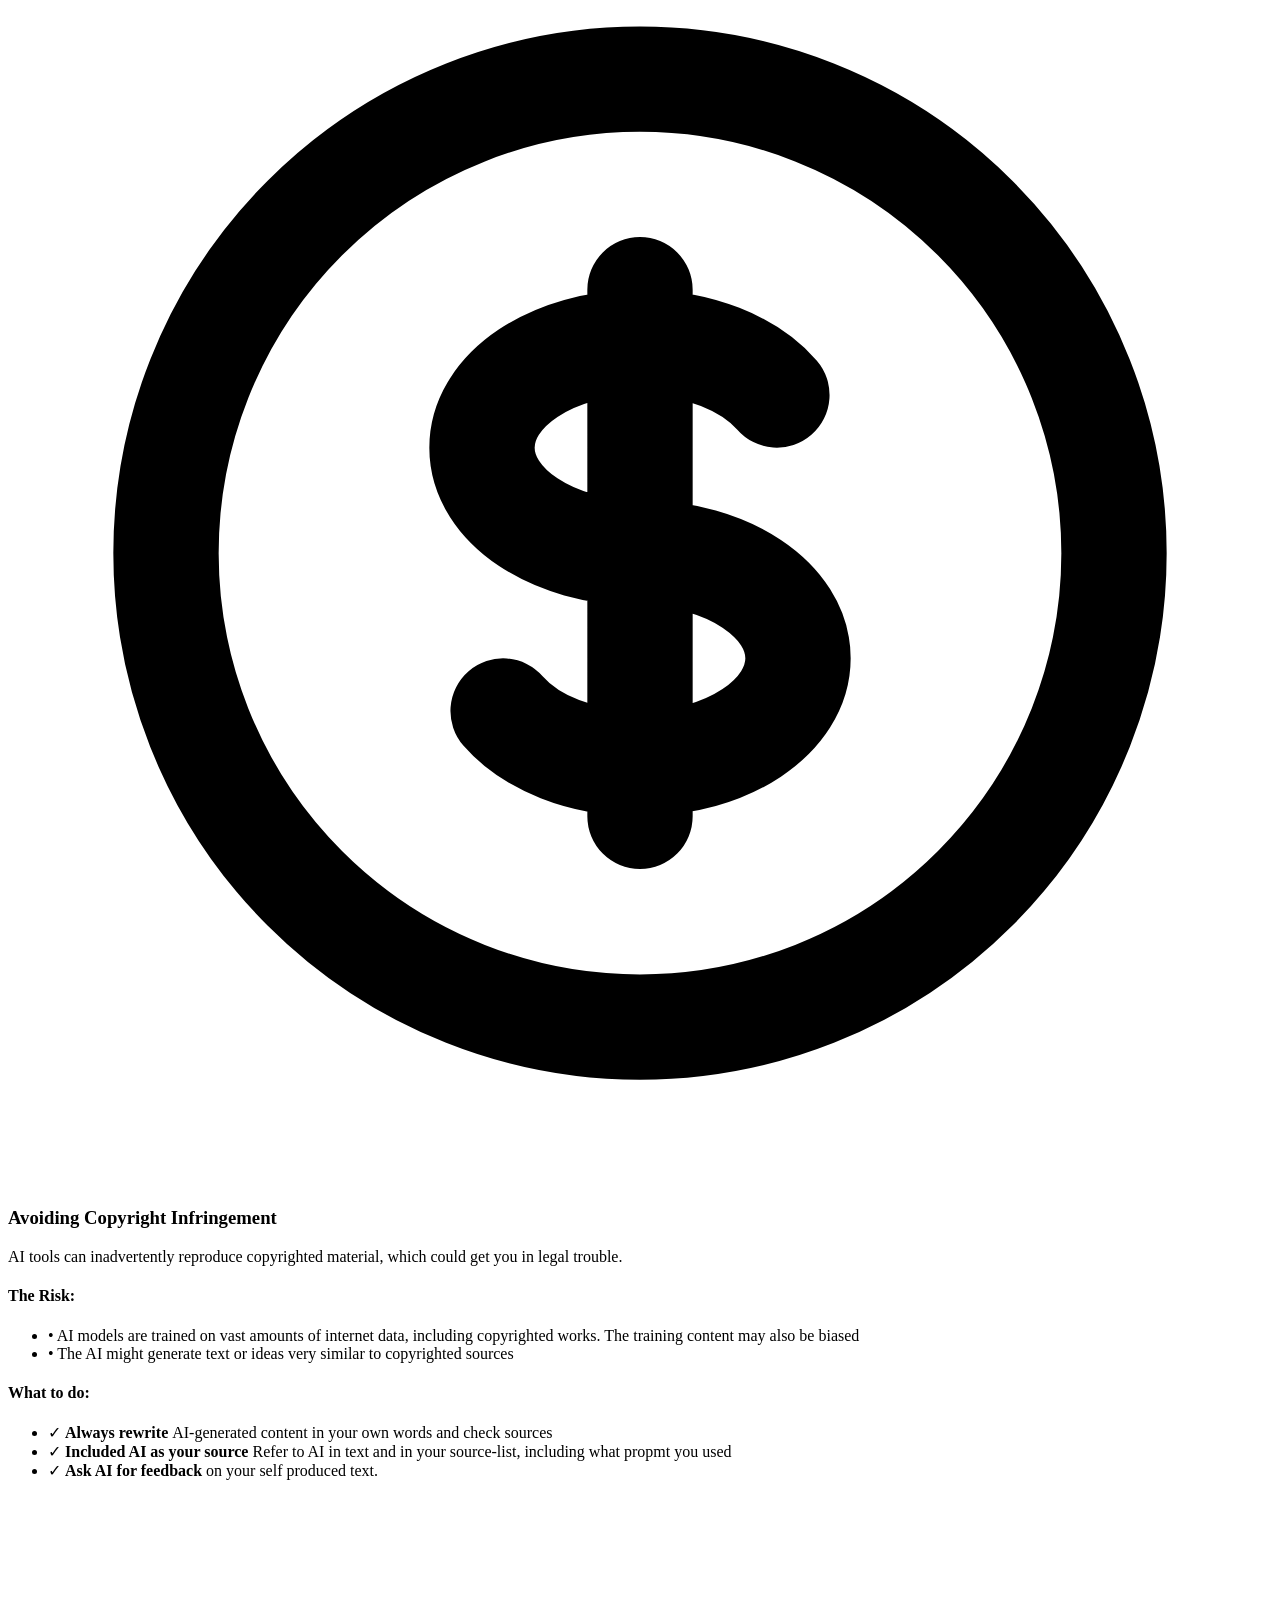
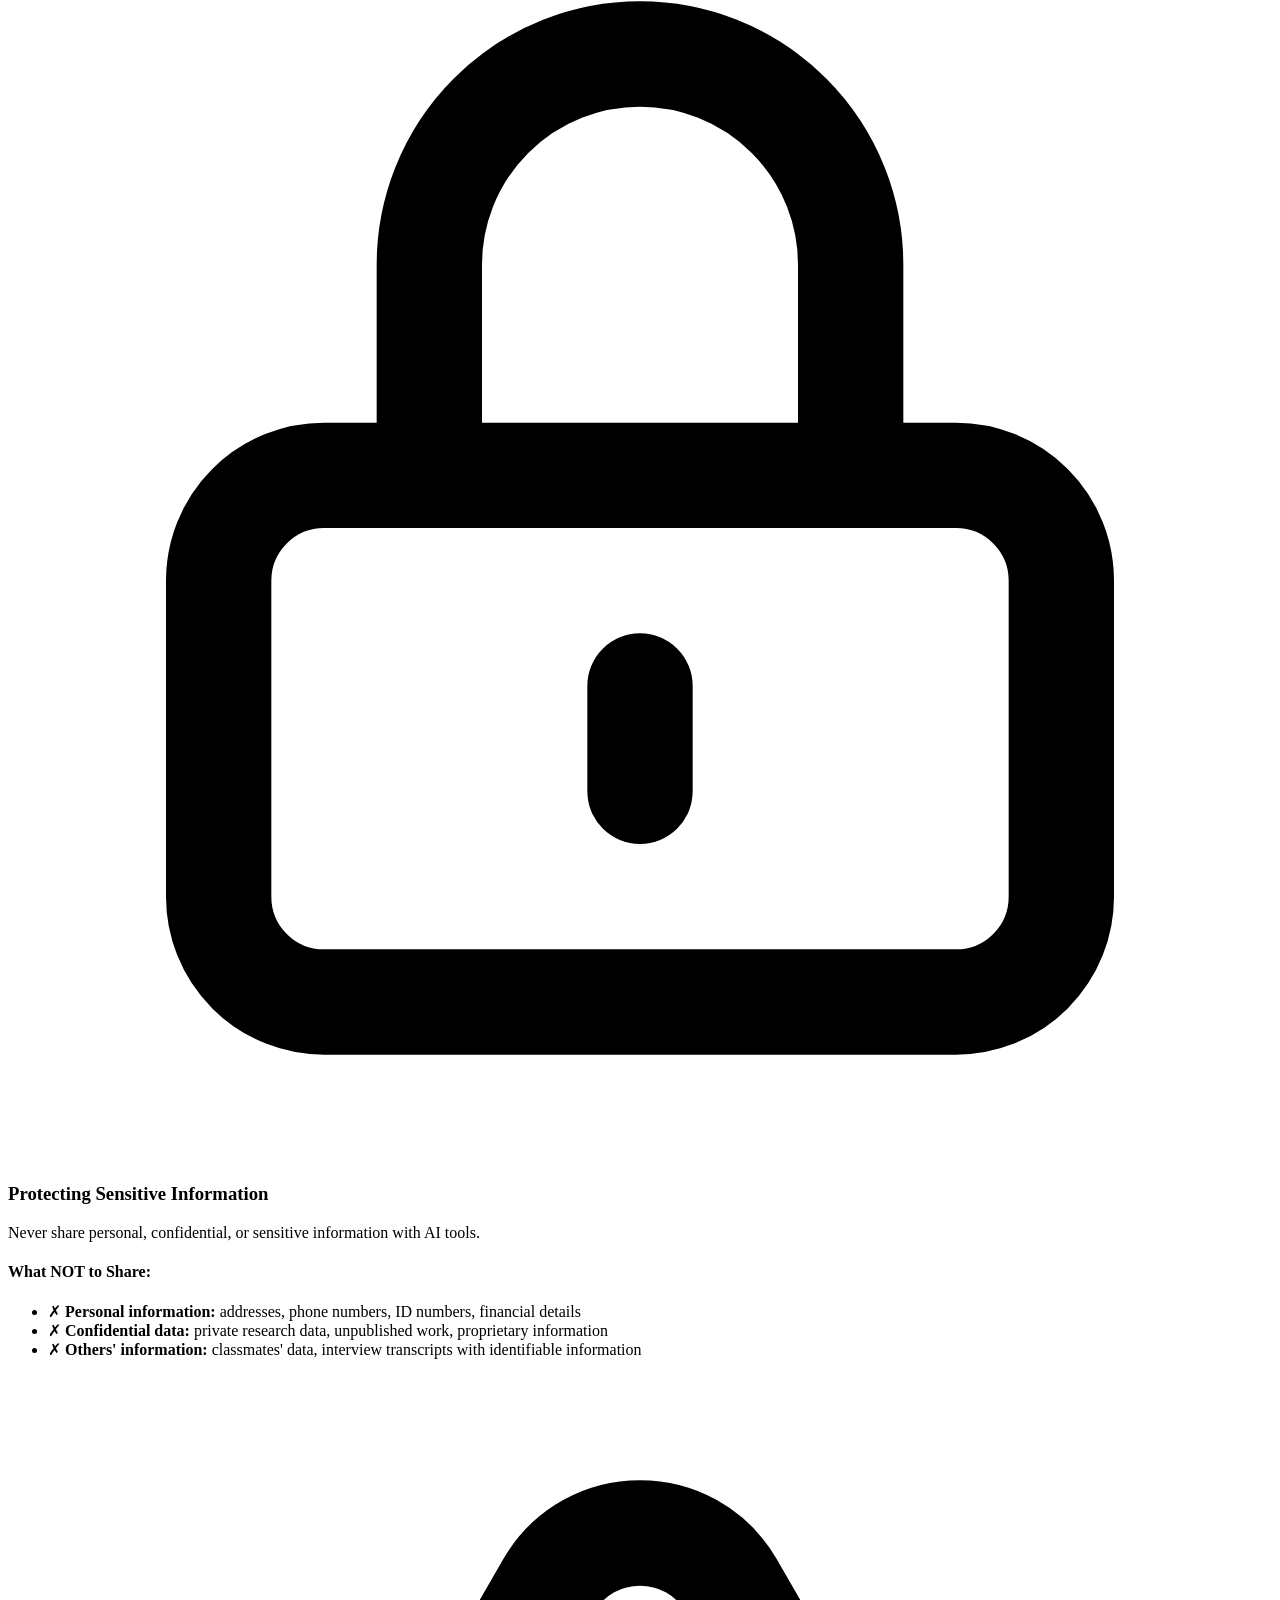
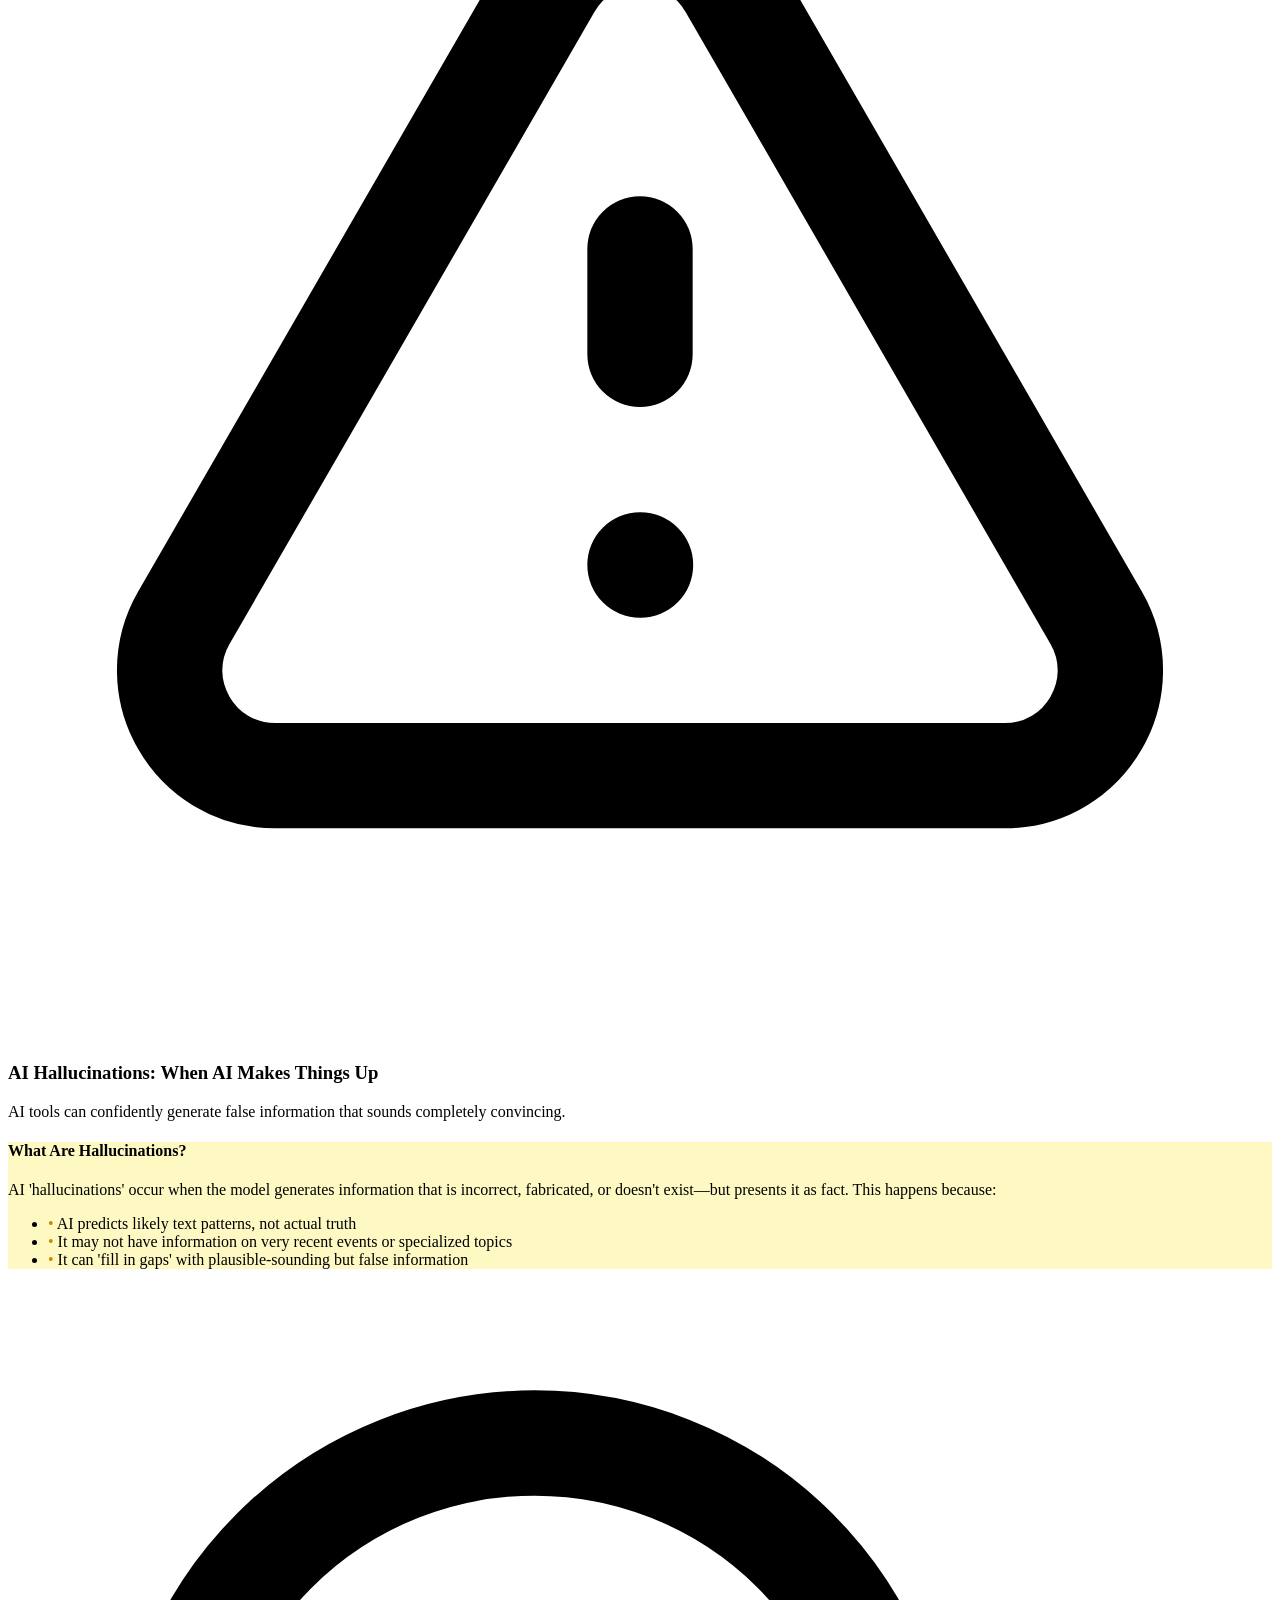
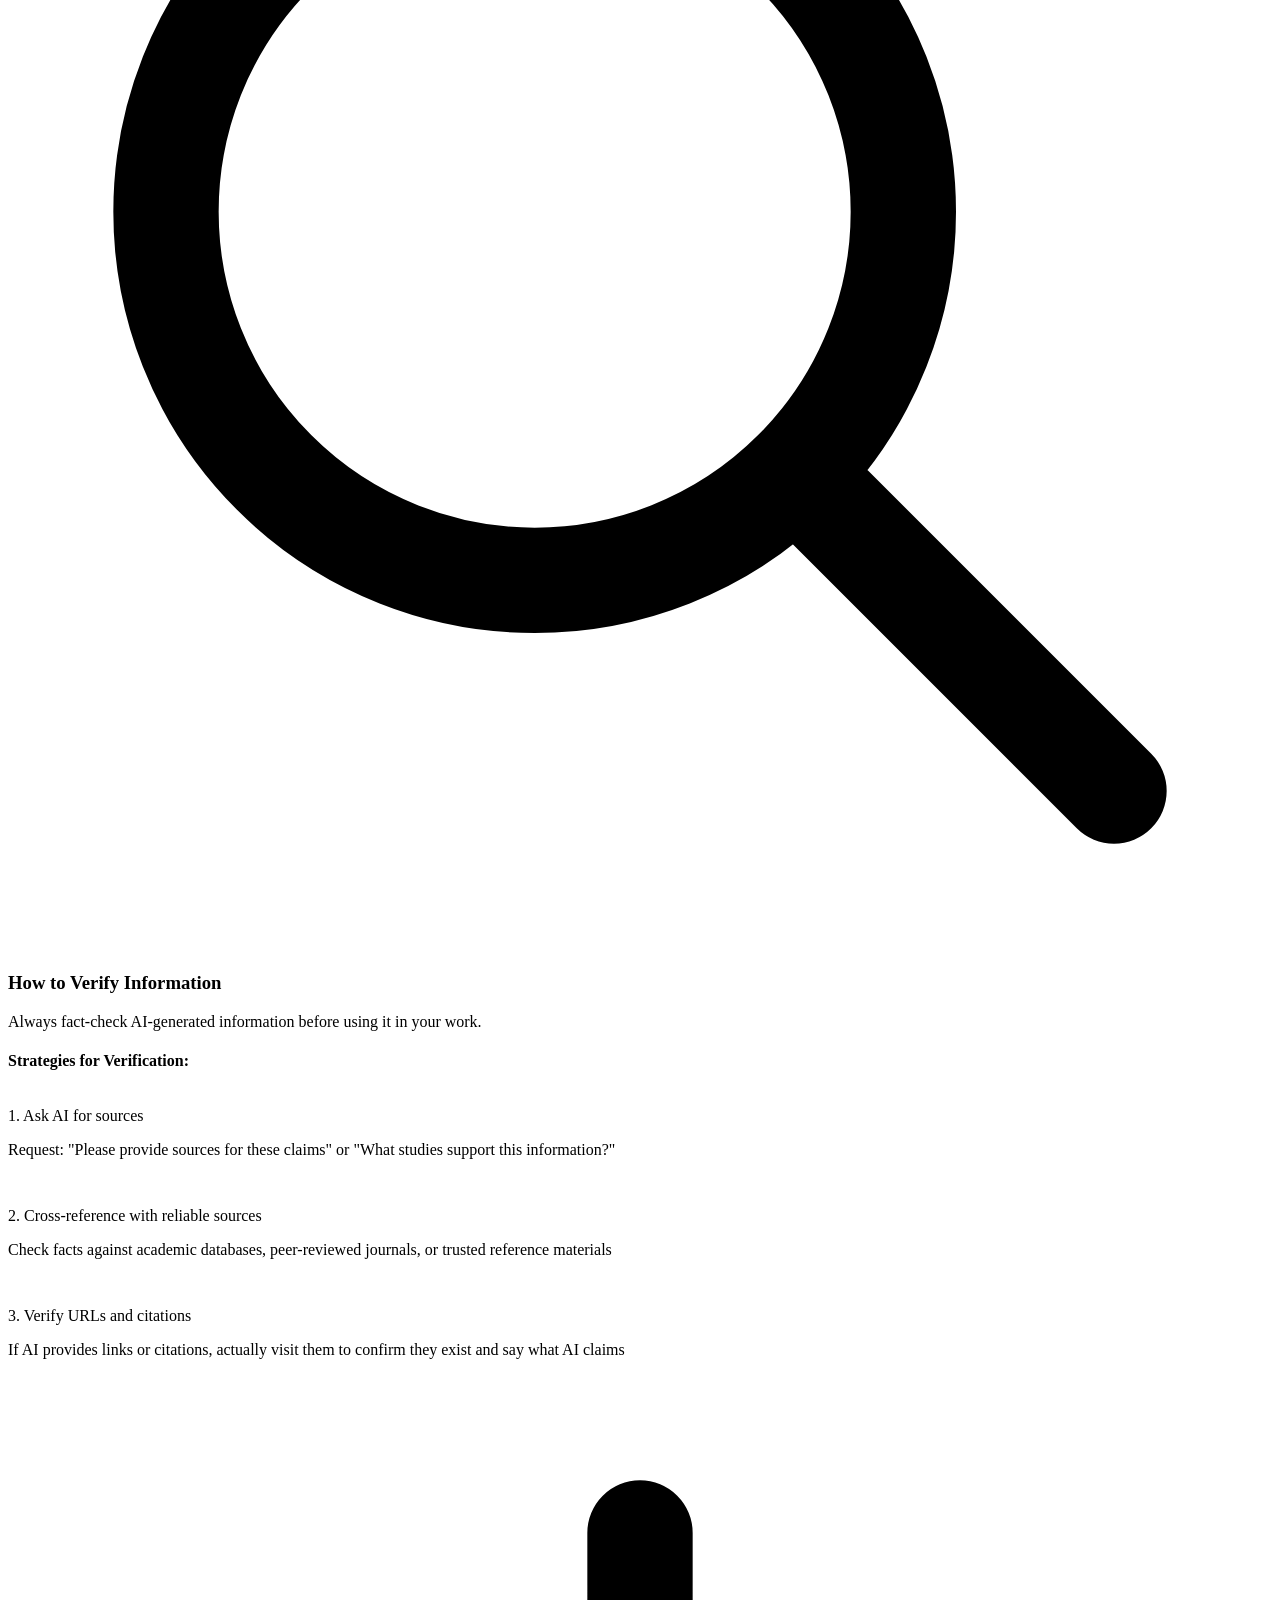
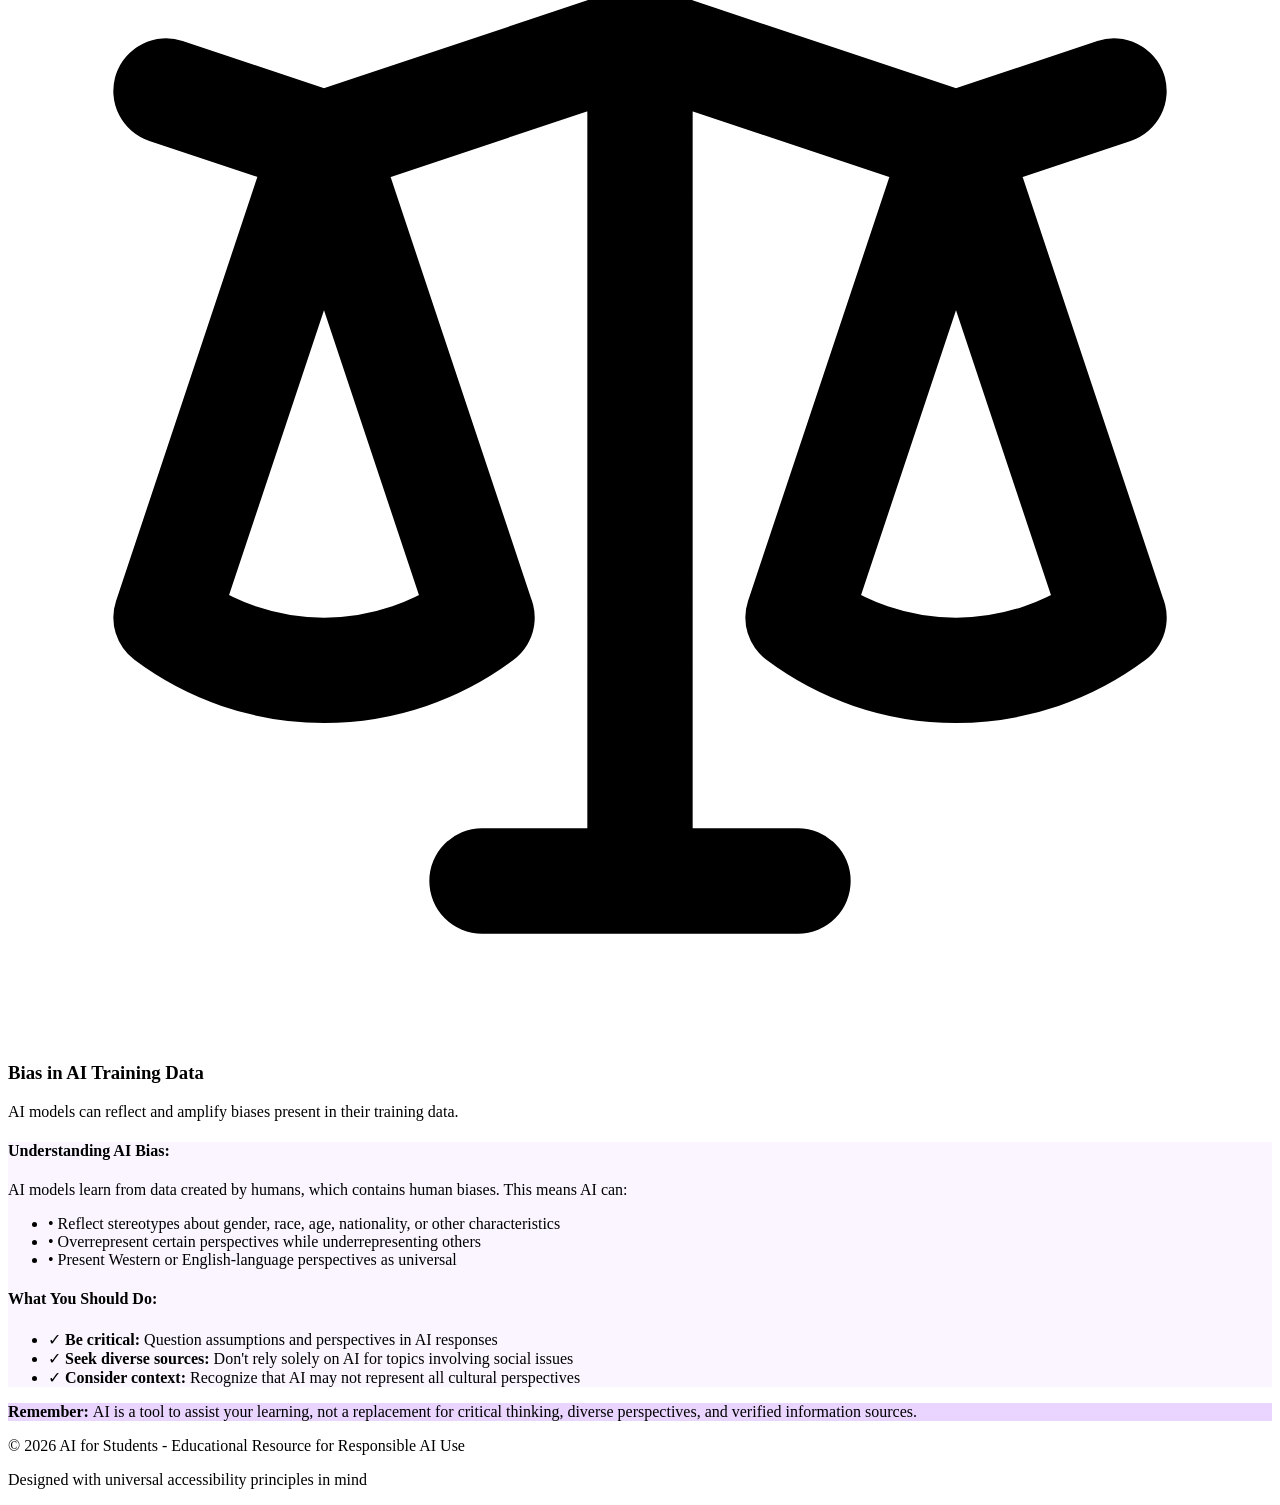
==== commit 13061b76: "Fikse en feil i oversettingog lenker." ====
--- a/ethics.html
+++ b/ethics.html
@@ -21,15 +21,15 @@
         </a>
 
         <div class="header-controls">
-          <button id="languageToggle" class="btn-control" aria-label="Toggle language">
+          <!-- <button id="languageToggle" class="btn-control" aria-label="Toggle language">
             <img id="flagIcon" src="https://flagcdn.com/w80/gb.png" alt="English" width="32" height="24">
-          </button>
-          <button id="fontSizeBtn" class="btn-control" aria-label="Increase font size">
+          </button> -->
+          <!-- <button id="fontSizeBtn" class="btn-control" aria-label="Increase font size">
             <svg class="icon" fill="none" stroke="currentColor" viewBox="0 0 24 24" aria-hidden="true">
               <path stroke-linecap="round" stroke-linejoin="round" stroke-width="2" d="M5 12h14M12 5l7 7-7 7"></path>
             </svg>
             <span id="fontSizeDisplay">100%</span>
-          </button>
+          </button> -->
         </div>
       </div>
     </div>
@@ -38,35 +38,35 @@
   <nav class="nav" aria-label="Main navigation">
     <div class="container">
       <div class="nav-links">
-        <!-- <a href="prompts.html" class="nav-link">
+        <a href="what-is-ai.html" class="nav-link">
+          <svg class="nav-icon" fill="none" stroke="currentColor" viewBox="0 0 24 24" aria-hidden="true">
+            <path stroke-linecap="round" stroke-linejoin="round" stroke-width="2" d="M9.663 17h4.673M12 3v1m6.364 1.636l-.707.707M21 12h-1M4 12H3m3.343-5.657l-.707-.707m2.828 9.9a5 5 0 117.072 0l-.548.547A3.374 3.374 0 0014 18.469V19a2 2 0 11-4 0v-.531c0-.895-.356-1.754-.988-2.386l-.548-.547z"></path>
+          </svg>
+          <span data-translate="navWhatIsAI">What is AI</span>
+        </a>
+        <a href="prompts.html" class="nav-link">
           <svg class="nav-icon" fill="none" stroke="currentColor" viewBox="0 0 24 24" aria-hidden="true">
             <path stroke-linecap="round" stroke-linejoin="round" stroke-width="2" d="M8 12h.01M12 12h.01M16 12h.01M21 12c0 4.418-4.03 8-9 8a9.863 9.863 0 01-4.255-.949L3 20l1.395-3.72C3.512 15.042 3 13.574 3 12c0-4.418 4.03-8 9-8s9 3.582 9 8z"></path>
           </svg>
           <span data-translate="navPrompts">Prompts</span>
-        </a> -->
+        </a> 
         <a href="examples.html" class="nav-link">
           <svg class="nav-icon" fill="none" stroke="currentColor" viewBox="0 0 24 24" aria-hidden="true">
             <path stroke-linecap="round" stroke-linejoin="round" stroke-width="2" d="M7 8h10M7 12h4m1 8l-4-4H5a2 2 0 01-2-2V6a2 2 0 012-2h14a2 2 0 012 2v8a2 2 0 01-2 2h-3l-4 4z"></path>
           </svg>
-          <span data-translate="navQuotations">Quotations</span>
+          <span data-translate="navQuotations">Examples</span>
+        </a>  
+        <a href="rules.html" class="nav-link">
+          <svg class="nav-icon" fill="none" stroke="currentColor" viewBox="0 0 24 24" aria-hidden="true">
+            <path stroke-linecap="round" stroke-linejoin="round" stroke-width="2" d="M9 12h6m-6 4h6m2 5H7a2 2 0 01-2-2V5a2 2 0 012-2h5.586a1 1 0 01.707.293l5.414 5.414a1 1 0 01.293.707V19a2 2 0 01-2 2z"></path>
+          </svg>
+          <span data-translate="navRules">Rules</span>
         </a>
         <a href="ethics.html" class="nav-link">
           <svg class="nav-icon" fill="none" stroke="currentColor" viewBox="0 0 24 24" aria-hidden="true">
             <path stroke-linecap="round" stroke-linejoin="round" stroke-width="2" d="M12 9v2m0 4h.01m-6.938 4h13.856c1.54 0 2.502-1.667 1.732-3L13.732 4c-.77-1.333-2.694-1.333-3.464 0L3.34 16c-.77 1.333.192 3 1.732 3z"></path>
           </svg>
           <span data-translate="navConcerns">Ethics, copyright and plagiarism</span>
-        </a>
-        <a href="what-is-ai.html" class="nav-link">
-          <svg class="nav-icon" fill="none" stroke="currentColor" viewBox="0 0 24 24" aria-hidden="true">
-            <path stroke-linecap="round" stroke-linejoin="round" stroke-width="2" d="M9.663 17h4.673M12 3v1m6.364 1.636l-.707.707M21 12h-1M4 12H3m3.343-5.657l-.707-.707m2.828 9.9a5 5 0 117.072 0l-.548.547A3.374 3.374 0 0014 18.469V19a2 2 0 11-4 0v-.531c0-.895-.356-1.754-.988-2.386l-.548-.547z"></path>
-          </svg>
-          <span data-translate="navWhatIsAI">What is AI</span>
-        </a>
-        <a href="rules.html" class="nav-link">
-          <svg class="nav-icon" fill="none" stroke="currentColor" viewBox="0 0 24 24" aria-hidden="true">
-            <path stroke-linecap="round" stroke-linejoin="round" stroke-width="2" d="M9 12h6m-6 4h6m2 5H7a2 2 0 01-2-2V5a2 2 0 012-2h5.586a1 1 0 01.707.293l5.414 5.414a1 1 0 01.293.707V19a2 2 0 01-2 2z"></path>
-          </svg>
-          <span data-translate="navRules">Rules</span>
         </a>
       </div>
     </div>
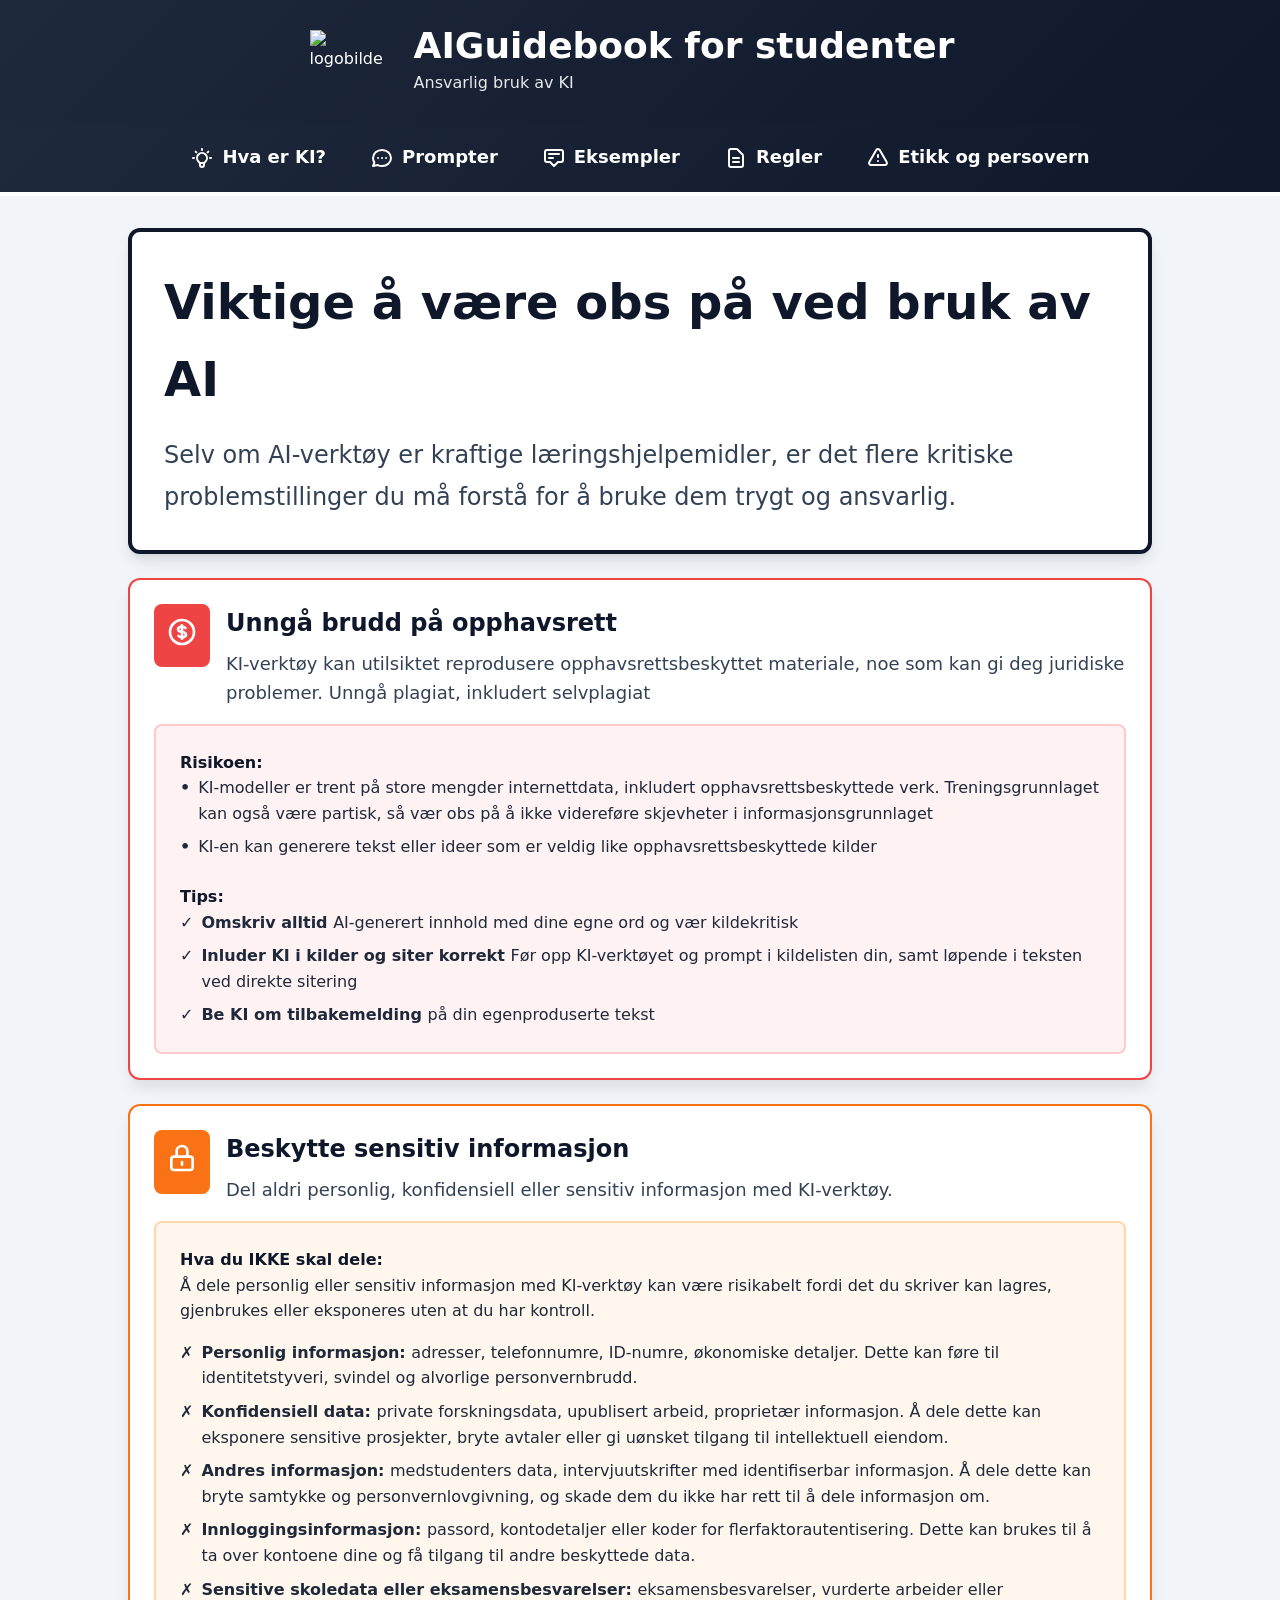
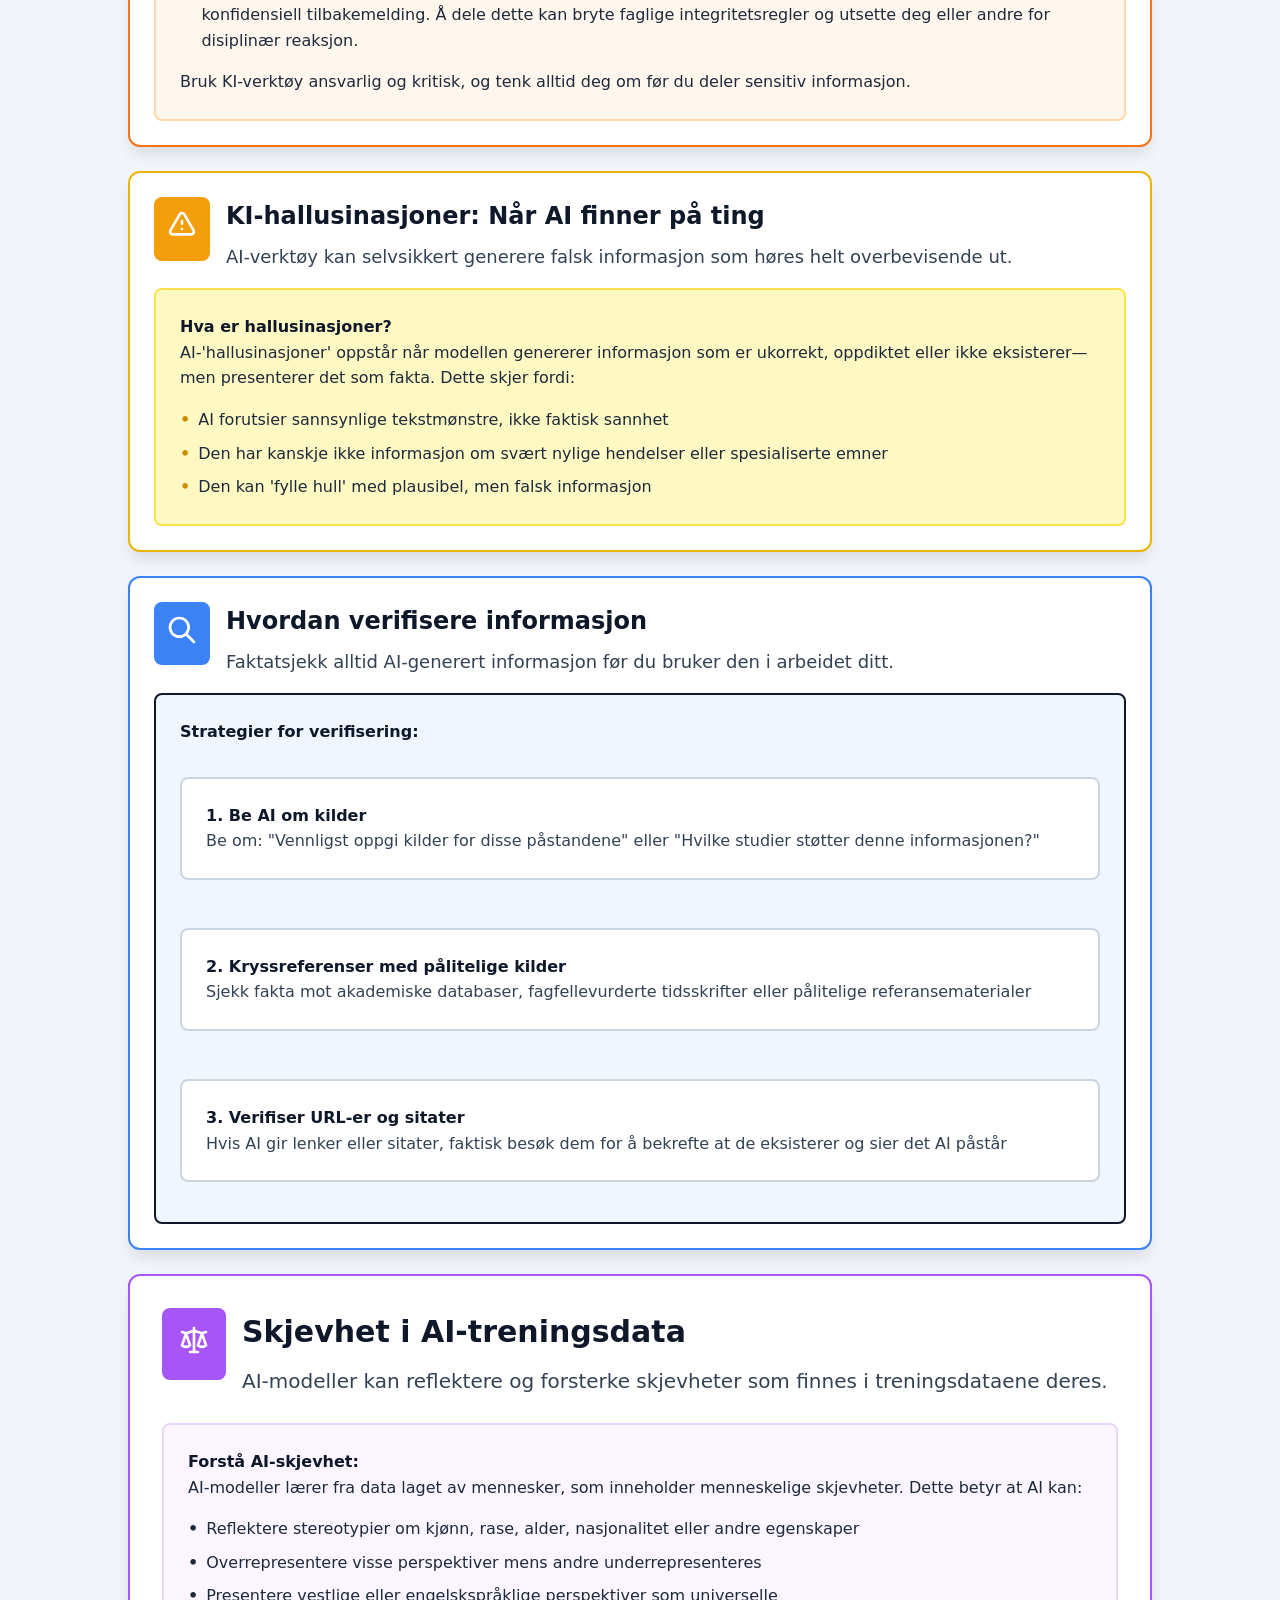
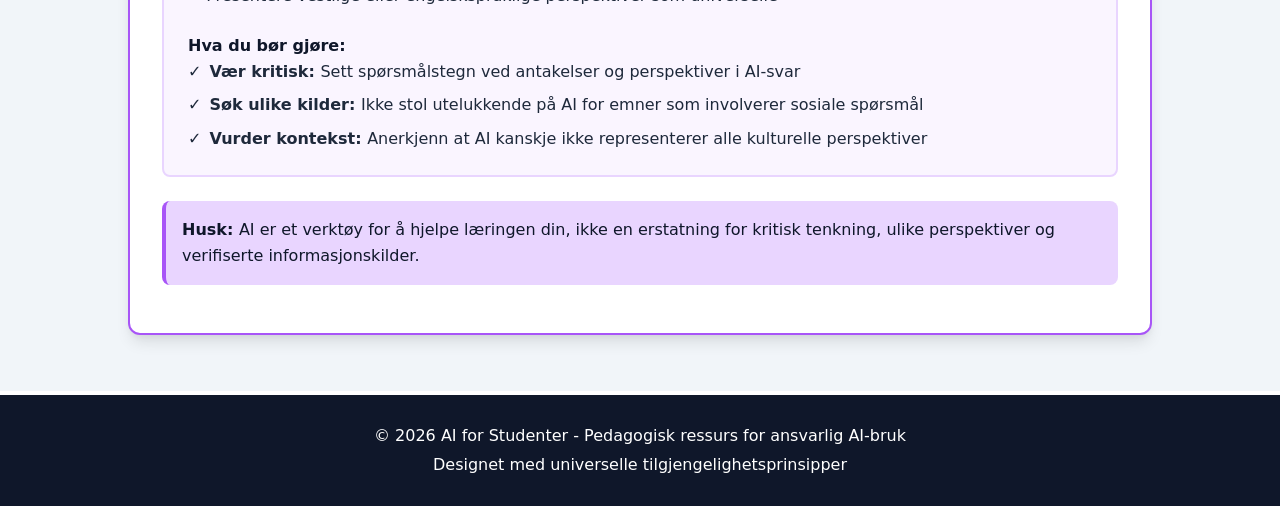
==== commit f20a3c77: "Endret i header, tatt bort all kode ang. språk." ====
--- a/ethics.html
+++ b/ethics.html
@@ -1,9 +1,9 @@
 <!DOCTYPE html>
-<html lang="en">
+<html>
 <head>
   <meta charset="UTF-8">
   <meta name="viewport" content="width=device-width, initial-scale=1.0">
-  <title>Concerns - AI for Students</title>
+  <title>Hva er KI - Guide for studenter</title>
   <link rel="stylesheet" href="styles.css">
 </head>
 <body>
@@ -11,25 +11,20 @@
     <div class="container">
       <div class="header-content">
         <a href="index.html" class="logo">
-          <svg class="logo-icon" fill="none" stroke="currentColor" viewBox="0 0 24 24" aria-hidden="true">
-            <path stroke-linecap="round" stroke-linejoin="round" stroke-width="2" d="M12 6.253v13m0-13C10.832 5.477 9.246 5 7.5 5S4.168 5.477 3 6.253v13C4.168 18.477 5.754 18 7.5 18s3.332.477 4.5 1.253m0-13C13.168 5.477 14.754 5 16.5 5c1.747 0 3.332.477 4.5 1.253v13C19.832 18.477 18.247 18 16.5 18c-1.746 0-3.332.477-4.5 1.253"></path>
-          </svg>
+          <img class="logo-icon" src="images/ai-header.png" alt="logobilde">
+          
           <div>
-            <h1 class="logo-title" data-translate="siteTitle">AI for Students</h1>
-            <p class="logo-subtitle" data-translate="siteSubtitle">Using AI Responsibly in Your Studies</p>
+            <h1 class="logo-title" >AIGuidebook for studenter</h1>
+            <p class="logo-subtitle">Ansvarlig bruk av KI</p>
           </div>
         </a>
 
         <div class="header-controls">
-          <!-- <button id="languageToggle" class="btn-control" aria-label="Toggle language">
-            <img id="flagIcon" src="https://flagcdn.com/w80/gb.png" alt="English" width="32" height="24">
-          </button> -->
-          <!-- <button id="fontSizeBtn" class="btn-control" aria-label="Increase font size">
-            <svg class="icon" fill="none" stroke="currentColor" viewBox="0 0 24 24" aria-hidden="true">
-              <path stroke-linecap="round" stroke-linejoin="round" stroke-width="2" d="M5 12h14M12 5l7 7-7 7"></path>
+          <button id="hamburgerBtn" class="hamburger-btn" aria-label="Toggle menu">
+            <svg class="hamburger-icon" fill="none" stroke="currentColor" viewBox="0 0 24 24" aria-hidden="true">
+              <path stroke-linecap="round" stroke-linejoin="round" stroke-width="2" d="M4 6h16M4 12h16M4 18h16"></path>
             </svg>
-            <span id="fontSizeDisplay">100%</span>
-          </button> -->
+          </button>
         </div>
       </div>
     </div>
@@ -42,31 +37,31 @@
           <svg class="nav-icon" fill="none" stroke="currentColor" viewBox="0 0 24 24" aria-hidden="true">
             <path stroke-linecap="round" stroke-linejoin="round" stroke-width="2" d="M9.663 17h4.673M12 3v1m6.364 1.636l-.707.707M21 12h-1M4 12H3m3.343-5.657l-.707-.707m2.828 9.9a5 5 0 117.072 0l-.548.547A3.374 3.374 0 0014 18.469V19a2 2 0 11-4 0v-.531c0-.895-.356-1.754-.988-2.386l-.548-.547z"></path>
           </svg>
-          <span data-translate="navWhatIsAI">What is AI</span>
+          <span>Hva er KI?</span>
         </a>
         <a href="prompts.html" class="nav-link">
           <svg class="nav-icon" fill="none" stroke="currentColor" viewBox="0 0 24 24" aria-hidden="true">
             <path stroke-linecap="round" stroke-linejoin="round" stroke-width="2" d="M8 12h.01M12 12h.01M16 12h.01M21 12c0 4.418-4.03 8-9 8a9.863 9.863 0 01-4.255-.949L3 20l1.395-3.72C3.512 15.042 3 13.574 3 12c0-4.418 4.03-8 9-8s9 3.582 9 8z"></path>
           </svg>
-          <span data-translate="navPrompts">Prompts</span>
+          <span>Prompter</span>
         </a> 
         <a href="examples.html" class="nav-link">
           <svg class="nav-icon" fill="none" stroke="currentColor" viewBox="0 0 24 24" aria-hidden="true">
             <path stroke-linecap="round" stroke-linejoin="round" stroke-width="2" d="M7 8h10M7 12h4m1 8l-4-4H5a2 2 0 01-2-2V6a2 2 0 012-2h14a2 2 0 012 2v8a2 2 0 01-2 2h-3l-4 4z"></path>
           </svg>
-          <span data-translate="navQuotations">Examples</span>
+          <span>Eksempler</span>
         </a>  
         <a href="rules.html" class="nav-link">
           <svg class="nav-icon" fill="none" stroke="currentColor" viewBox="0 0 24 24" aria-hidden="true">
             <path stroke-linecap="round" stroke-linejoin="round" stroke-width="2" d="M9 12h6m-6 4h6m2 5H7a2 2 0 01-2-2V5a2 2 0 012-2h5.586a1 1 0 01.707.293l5.414 5.414a1 1 0 01.293.707V19a2 2 0 01-2 2z"></path>
           </svg>
-          <span data-translate="navRules">Rules</span>
+          <span>Regler</span>
         </a>
         <a href="ethics.html" class="nav-link">
           <svg class="nav-icon" fill="none" stroke="currentColor" viewBox="0 0 24 24" aria-hidden="true">
             <path stroke-linecap="round" stroke-linejoin="round" stroke-width="2" d="M12 9v2m0 4h.01m-6.938 4h13.856c1.54 0 2.502-1.667 1.732-3L13.732 4c-.77-1.333-2.694-1.333-3.464 0L3.34 16c-.77 1.333.192 3 1.732 3z"></path>
           </svg>
-          <span data-translate="navConcerns">Ethics, copyright and plagiarism</span>
+          <span>Etikk og persovern</span>
         </a>
       </div>
     </div>
@@ -75,15 +70,14 @@
   <main class="main">
     <div class="container">
       <div class="content-wrapper">
+
         <!-- Intro Card -->
         <div class="card hero-card">
           <h2 class="hero-title">
-            <span lang="en">Important Concerns When Using AI</span>
-            <span lang="no" style="display:none;">Viktige å være obs på ved bruk av AI</span>
+            <span>Viktige å være obs på ved bruk av AI</span>
           </h2>
           <p class="hero-text">
-            <span lang="en">While AI tools are powerful learning aids, there are several critical issues you need to understand to use them safely and responsibly.</span>
-            <span lang="no" style="display:none;">Selv om AI-verktøy er kraftige læringshjelpemidler, er det flere kritiske problemstillinger du må forstå for å bruke dem trygt og ansvarlig.</span>
+            <span>Selv om AI-verktøy er kraftige læringshjelpemidler, er det flere kritiske problemstillinger du må forstå for å bruke dem trygt og ansvarlig.</span>
           </p>
         </div>
 
@@ -97,12 +91,10 @@
             </div>
             <div>
               <h3 class="rule-title">
-                <span lang="en">Avoiding Copyright Infringement</span>
-                <span lang="no" style="display:none;">Unngå brudd på opphavsrett</span>
+                <span>Unngå brudd på opphavsrett</span>
               </h3>
               <p class="rule-desc">
-                <span lang="en">AI tools can inadvertently reproduce copyrighted material, which could get you in legal trouble.</span>
-                <span lang="no" style="display:none;">KI-verktøy kan utilsiktet reprodusere opphavsrettsbeskyttet materiale, noe som kan gi deg juridiske problemer. Unngå plagiat, inkludert selvplagiat</span>
+                <span>KI-verktøy kan utilsiktet reprodusere opphavsrettsbeskyttet materiale, noe som kan gi deg juridiske problemer. Unngå plagiat, inkludert selvplagiat</span>
               </p>
             </div>
           </div>
@@ -110,22 +102,19 @@
           <div class="rule-details bg-red-light">
             <div class="mb-6">
               <h4 class="font-bold mb-3">
-                <span lang="en">The Risk:</span>
-                <span lang="no" style="display:none;">Risikoen:</span>
+                <span>Risikoen:</span>
               </h4>
               <ul class="rule-list">
                 <li class="rule-list-item">
                   <span class="text-red-600 font-bold shrink-0">•</span>
                   <span>
-                    <span lang="en">AI models are trained on vast amounts of internet data, including copyrighted works. The training content may also be biased</span>
-                    <span lang="no" style="display:none;">KI-modeller er trent på store mengder internettdata, inkludert opphavsrettsbeskyttede verk. Treningsgrunnlaget kan også være partisk, så vær obs på å ikke videreføre skjevheter i informasjonsgrunnlaget</span>
+                    <span>KI-modeller er trent på store mengder internettdata, inkludert opphavsrettsbeskyttede verk. Treningsgrunnlaget kan også være partisk, så vær obs på å ikke videreføre skjevheter i informasjonsgrunnlaget</span>
                   </span>
                 </li>
                 <li class="rule-list-item">
                   <span class="text-red-600 font-bold shrink-0">•</span>
                   <span>
-                    <span lang="en">The AI might generate text or ideas very similar to copyrighted sources</span>
-                    <span lang="no" style="display:none;">KI-en kan generere tekst eller ideer som er veldig like opphavsrettsbeskyttede kilder</span>
+                    <span>KI-en kan generere tekst eller ideer som er veldig like opphavsrettsbeskyttede kilder</span>
                   </span>
                 </li>
               </ul>
@@ -133,41 +122,34 @@
 
             <div>
               <h4 class="font-bold mb-3">
-                <span lang="en">What to do:</span>
-                <span lang="no" style="display:none;">Tips:</span>
+                <span>Tips:</span>
               </h4>
               <ul class="rule-list">
                 <li class="rule-list-item">
                   <span class="text-green-600 font-bold text-xl shrink-0">✓</span>
                   <span>
                     <strong>
-                      <span lang="en">Always rewrite</span>
-                      <span lang="no" style="display:none;">Omskriv alltid</span>
+                      <span>Omskriv alltid</span>
                     </strong>
-                    <span lang="en"> AI-generated content in your own words and check sources</span>
-                    <span lang="no" style="display:none;"> AI-generert innhold med dine egne ord og vær kildekritisk</span>
+                    <span> AI-generert innhold med dine egne ord og vær kildekritisk</span>
                   </span>
                 </li>
                                 <li class="rule-list-item">
                   <span class="text-green-600 font-bold text-xl shrink-0">✓</span>
                   <span>
                     <strong>
-                      <span lang="en">Included AI as your source</span>
-                      <span lang="no" style="display:none;">Inluder KI i kilder og siter korrekt</span>
+                      <span>Inluder KI i kilder og siter korrekt</span>
                     </strong>
-                    <span lang="en">Refer to AI in text and in your source-list, including what propmt you used</span>
-                    <span lang="no" style="display:none;"> Før opp KI-verktøyet og prompt i kildelisten din, samt løpende i teksten ved direkte sitering</span>
+                    <span> Før opp KI-verktøyet og prompt i kildelisten din, samt løpende i teksten ved direkte sitering</span>
                   </span>
                 </li>
                 <li class="rule-list-item">
                   <span class="text-green-600 font-bold text-xl shrink-0">✓</span>
                   <span>
                     <strong>
-                      <span lang="en">Ask AI for feedback</span>
-                      <span lang="no" style="display:none;">Be KI om tilbakemelding</span>
+                      <span>Be KI om tilbakemelding</span>
                     </strong>
-                    <span lang="en"> on your self produced text. </span>
-                    <span lang="no" style="display:none;">på din egenproduserte tekst</span>
+                    <span>på din egenproduserte tekst</span>
                   </span>
                 </li>
               </ul>
@@ -185,56 +167,71 @@
             </div>
             <div>
               <h3 class="rule-title">
-                <span lang="en">Protecting Sensitive Information</span>
-                <span lang="no" style="display:none;">Beskytte sensitiv informasjon</span>
+                <span>Beskytte sensitiv informasjon</span>
               </h3>
               <p class="rule-desc">
-                <span lang="en">Never share personal, confidential, or sensitive information with AI tools.</span>
-                <span lang="no" style="display:none;">Del aldri personlig, konfidensiell eller sensitiv informasjon med KI-verktøy.</span>
+                <span>Del aldri personlig, konfidensiell eller sensitiv informasjon med KI-verktøy.</span>
               </p>
             </div>
           </div>
 
           <div class="rule-details bg-orange-light">
             <h4 class="font-bold mb-3">
-              <span lang="en">What NOT to Share:</span>
-              <span lang="no" style="display:none;">Hva du IKKE skal dele:</span>
+              <span>Hva du IKKE skal dele:</span>
             </h4>
+            <p class="mb-4" style="color: var(--color-slate-800);">
+              <span>Å dele personlig eller sensitiv informasjon med KI-verktøy kan være risikabelt fordi det du skriver kan lagres, gjenbrukes eller eksponeres uten at du har kontroll.</span>
+            </p>
             <ul class="rule-list">
               <li class="rule-list-item">
                 <span class="text-orange-600 font-bold shrink-0">✗</span>
                 <span>
                   <strong>
-                    <span lang="en">Personal information:</span>
-                    <span lang="no" style="display:none;">Personlig informasjon:</span>
-                  </strong>
-                  <span lang="en"> addresses, phone numbers, ID numbers, financial details</span>
-                  <span lang="no" style="display:none;"> adresser, telefonnumre, ID-numre, økonomiske detaljer</span>
+                    <span>Personlig informasjon:</span>
+                  </strong>
+                  <span> adresser, telefonnumre, ID-numre, økonomiske detaljer. Dette kan føre til identitetstyveri, svindel og alvorlige personvernbrudd.</span>
                 </span>
               </li>
               <li class="rule-list-item">
                 <span class="text-orange-600 font-bold shrink-0">✗</span>
                 <span>
                   <strong>
-                    <span lang="en">Confidential data:</span>
-                    <span lang="no" style="display:none;">Konfidensiell data:</span>
-                  </strong>
-                  <span lang="en"> private research data, unpublished work, proprietary information</span>
-                  <span lang="no" style="display:none;"> private forskningsdata, upublisert arbeid, proprietær informasjon</span>
+                    <span>Konfidensiell data:</span>
+                  </strong>
+                  <span> private forskningsdata, upublisert arbeid, proprietær informasjon. Å dele dette kan eksponere sensitive prosjekter, bryte avtaler eller gi uønsket tilgang til intellektuell eiendom.</span>
                 </span>
               </li>
               <li class="rule-list-item">
                 <span class="text-orange-600 font-bold shrink-0">✗</span>
                 <span>
                   <strong>
-                    <span lang="en">Others' information:</span>
-                    <span lang="no" style="display:none;">Andres informasjon:</span>
-                  </strong>
-                  <span lang="en"> classmates' data, interview transcripts with identifiable information</span>
-                  <span lang="no" style="display:none;"> medstudenteres data, intervjuutskrifter med identifiserbar informasjon</span>
+                    <span>Andres informasjon:</span>
+                  </strong>
+                  <span> medstudenters data, intervjuutskrifter med identifiserbar informasjon. Å dele dette kan bryte samtykke og personvernlovgivning, og skade dem du ikke har rett til å dele informasjon om.</span>
+                </span>
+              </li>
+              <li class="rule-list-item">
+                <span class="text-orange-600 font-bold shrink-0">✗</span>
+                <span>
+                  <strong>
+                    <span>Innloggingsinformasjon:</span>
+                  </strong>
+                  <span> passord, kontodetaljer eller koder for flerfaktorautentisering. Dette kan brukes til å ta over kontoene dine og få tilgang til andre beskyttede data.</span>
+                </span>
+              </li>
+              <li class="rule-list-item">
+                <span class="text-orange-600 font-bold shrink-0">✗</span>
+                <span>
+                  <strong>
+                    <span>Sensitive skoledata eller eksamensbesvarelser:</span>
+                  </strong>
+                  <span> eksamensbesvarelser, vurderte arbeider eller konfidensiell tilbakemelding. Å dele dette kan bryte faglige integritetsregler og utsette deg eller andre for disiplinær reaksjon.</span>
                 </span>
               </li>
             </ul>
+            <p class="mt-4" style="color: var(--color-slate-800);">
+              <span>Bruk KI-verktøy ansvarlig og kritisk, og tenk alltid deg om før du deler sensitiv informasjon.</span>
+            </p>
           </div>
         </div>
 
@@ -248,45 +245,38 @@
             </div>
             <div>
               <h3 class="rule-title">
-                <span lang="en">AI Hallucinations: When AI Makes Things Up</span>
-                <span lang="no" style="display:none;">KI-hallusinasjoner: Når AI finner på ting</span>
+                <span>KI-hallusinasjoner: Når AI finner på ting</span>
               </h3>
               <p class="rule-desc">
-                <span lang="en">AI tools can confidently generate false information that sounds completely convincing.</span>
-                <span lang="no" style="display:none;">AI-verktøy kan selvsikkert generere falsk informasjon som høres helt overbevisende ut.</span>
+                <span>AI-verktøy kan selvsikkert generere falsk informasjon som høres helt overbevisende ut.</span>
               </p>
             </div>
           </div>
 
           <div class="rule-details" style="background: #fef9c3; border-color: #fde047;">
             <h4 class="font-bold mb-3">
-              <span lang="en">What Are Hallucinations?</span>
-              <span lang="no" style="display:none;">Hva er hallusinasjoner?</span>
+              <span>Hva er hallusinasjoner?</span>
             </h4>
             <p class="mb-4" style="color: var(--color-slate-800);">
-              <span lang="en">AI 'hallucinations' occur when the model generates information that is incorrect, fabricated, or doesn't exist—but presents it as fact. This happens because:</span>
-              <span lang="no" style="display:none;">AI-'hallusinasjoner' oppstår når modellen genererer informasjon som er ukorrekt, oppdiktet eller ikke eksisterer—men presenterer det som fakta. Dette skjer fordi:</span>
+              <span>AI-'hallusinasjoner' oppstår når modellen genererer informasjon som er ukorrekt, oppdiktet eller ikke eksisterer—men presenterer det som fakta. Dette skjer fordi:</span>
             </p>
             <ul class="rule-list">
               <li class="rule-list-item">
                 <span style="color: #ca8a04;" class="font-bold shrink-0">•</span>
                 <span>
-                  <span lang="en">AI predicts likely text patterns, not actual truth</span>
-                  <span lang="no" style="display:none;">AI forutsier sannsynlige tekstmønstre, ikke faktisk sannhet</span>
+                  <span>AI forutsier sannsynlige tekstmønstre, ikke faktisk sannhet</span>
                 </span>
               </li>
               <li class="rule-list-item">
                 <span style="color: #ca8a04;" class="font-bold shrink-0">•</span>
                 <span>
-                  <span lang="en">It may not have information on very recent events or specialized topics</span>
-                  <span lang="no" style="display:none;">Den har kanskje ikke informasjon om svært nylige hendelser eller spesialiserte emner</span>
+                  <span>Den har kanskje ikke informasjon om svært nylige hendelser eller spesialiserte emner</span>
                 </span>
               </li>
               <li class="rule-list-item">
                 <span style="color: #ca8a04;" class="font-bold shrink-0">•</span>
                 <span>
-                  <span lang="en">It can 'fill in gaps' with plausible-sounding but false information</span>
-                  <span lang="no" style="display:none;">Den kan 'fylle hull' med plausibel, men falsk informasjon</span>
+                  <span>Den kan 'fylle hull' med plausibel, men falsk informasjon</span>
                 </span>
               </li>
             </ul>
@@ -303,53 +293,44 @@
             </div>
             <div>
               <h3 class="rule-title">
-                <span lang="en">How to Verify Information</span>
-                <span lang="no" style="display:none;">Hvordan verifisere informasjon</span>
+                <span>Hvordan verifisere informasjon</span>
               </h3>
               <p class="rule-desc">
-                <span lang="en">Always fact-check AI-generated information before using it in your work.</span>
-                <span lang="no" style="display:none;">Faktatsjekk alltid AI-generert informasjon før du bruker den i arbeidet ditt.</span>
+                <span>Faktatsjekk alltid AI-generert informasjon før du bruker den i arbeidet ditt.</span>
               </p>
             </div>
           </div>
 
           <div class="rule-details bg-blue-light">
             <h4 class="font-bold mb-4">
-              <span lang="en">Strategies for Verification:</span>
-              <span lang="no" style="display:none;">Strategier for verifisering:</span>
+              <span>Strategier for verifisering:</span>
             </h4>
 
             <div style="display: flex; flex-direction: column; gap: 1rem;">
               <div class="example-box" style="background: white; border-color: var(--color-slate-300);">
                 <p class="font-bold mb-2">
-                  <span lang="en">1. Ask AI for sources</span>
-                  <span lang="no" style="display:none;">1. Be AI om kilder</span>
+                  <span>1. Be AI om kilder</span>
                 </p>
                 <p style="color: var(--color-slate-700);">
-                  <span lang="en">Request: "Please provide sources for these claims" or "What studies support this information?"</span>
-                  <span lang="no" style="display:none;">Be om: "Vennligst oppgi kilder for disse påstandene" eller "Hvilke studier støtter denne informasjonen?"</span>
+                  <span>Be om: "Vennligst oppgi kilder for disse påstandene" eller "Hvilke studier støtter denne informasjonen?"</span>
                 </p>
               </div>
 
               <div class="example-box" style="background: white; border-color: var(--color-slate-300);">
                 <p class="font-bold mb-2">
-                  <span lang="en">2. Cross-reference with reliable sources</span>
-                  <span lang="no" style="display:none;">2. Kryssreferenser med pålitelige kilder</span>
+                  <span>2. Kryssreferenser med pålitelige kilder</span>
                 </p>
                 <p style="color: var(--color-slate-700);">
-                  <span lang="en">Check facts against academic databases, peer-reviewed journals, or trusted reference materials</span>
-                  <span lang="no" style="display:none;">Sjekk fakta mot akademiske databaser, fagfellevurderte tidsskrifter eller pålitelige referansematerialer</span>
+                  <span>Sjekk fakta mot akademiske databaser, fagfellevurderte tidsskrifter eller pålitelige referansematerialer</span>
                 </p>
               </div>
 
               <div class="example-box" style="background: white; border-color: var(--color-slate-300);">
                 <p class="font-bold mb-2">
-                  <span lang="en">3. Verify URLs and citations</span>
-                  <span lang="no" style="display:none;">3. Verifiser URL-er og sitater</span>
+                  <span>3. Verifiser URL-er og sitater</span>
                 </p>
                 <p style="color: var(--color-slate-700);">
-                  <span lang="en">If AI provides links or citations, actually visit them to confirm they exist and say what AI claims</span>
-                  <span lang="no" style="display:none;">Hvis AI gir lenker eller sitater, faktisk besøk dem for å bekrefte at de eksisterer og sier det AI påstår</span>
+                  <span>Hvis AI gir lenker eller sitater, faktisk besøk dem for å bekrefte at de eksisterer og sier det AI påstår</span>
                 </p>
               </div>
             </div>
@@ -366,85 +347,71 @@
             </div>
             <div>
               <h3 class="section-title">
-                <span lang="en">Bias in AI Training Data</span>
-                <span lang="no" style="display:none;">Skjevhet i AI-treningsdata</span>
+                <span>Skjevhet i AI-treningsdata</span>
               </h3>
               <p class="section-desc">
-                <span lang="en">AI models can reflect and amplify biases present in their training data.</span>
-                <span lang="no" style="display:none;">AI-modeller kan reflektere og forsterke skjevheter som finnes i treningsdataene deres.</span>
+                <span>AI-modeller kan reflektere og forsterke skjevheter som finnes i treningsdataene deres.</span>
               </p>
             </div>
           </div>
 
           <div class="example-box" style="background: #faf5ff; border-color: #e9d5ff;">
             <h4 class="font-bold mb-3">
-              <span lang="en">Understanding AI Bias:</span>
-              <span lang="no" style="display:none;">Forstå AI-skjevhet:</span>
+              <span>Forstå AI-skjevhet:</span>
             </h4>
             <p class="mb-4" style="color: var(--color-slate-800);">
-              <span lang="en">AI models learn from data created by humans, which contains human biases. This means AI can:</span>
-              <span lang="no" style="display:none;">AI-modeller lærer fra data laget av mennesker, som inneholder menneskelige skjevheter. Dette betyr at AI kan:</span>
+              <span>AI-modeller lærer fra data laget av mennesker, som inneholder menneskelige skjevheter. Dette betyr at AI kan:</span>
             </p>
             <ul class="rule-list mb-6">
               <li class="rule-list-item">
                 <span class="text-purple-600 font-bold shrink-0">•</span>
                 <span>
-                  <span lang="en">Reflect stereotypes about gender, race, age, nationality, or other characteristics</span>
-                  <span lang="no" style="display:none;">Reflektere stereotypier om kjønn, rase, alder, nasjonalitet eller andre egenskaper</span>
+                  <span>Reflektere stereotypier om kjønn, rase, alder, nasjonalitet eller andre egenskaper</span>
                 </span>
               </li>
               <li class="rule-list-item">
                 <span class="text-purple-600 font-bold shrink-0">•</span>
                 <span>
-                  <span lang="en">Overrepresent certain perspectives while underrepresenting others</span>
-                  <span lang="no" style="display:none;">Overrepresentere visse perspektiver mens andre underrepresenteres</span>
+                  <span>Overrepresentere visse perspektiver mens andre underrepresenteres</span>
                 </span>
               </li>
               <li class="rule-list-item">
                 <span class="text-purple-600 font-bold shrink-0">•</span>
                 <span>
-                  <span lang="en">Present Western or English-language perspectives as universal</span>
-                  <span lang="no" style="display:none;">Presentere vestlige eller engelskspråklige perspektiver som universelle</span>
+                  <span>Presentere vestlige eller engelskspråklige perspektiver som universelle</span>
                 </span>
               </li>
             </ul>
 
             <h4 class="font-bold mb-3">
-              <span lang="en">What You Should Do:</span>
-              <span lang="no" style="display:none;">Hva du bør gjøre:</span>
+              <span>Hva du bør gjøre:</span>
             </h4>
             <ul class="rule-list">
               <li class="rule-list-item">
                 <span class="text-green-600 font-bold text-xl shrink-0">✓</span>
                 <span>
                   <strong>
-                    <span lang="en">Be critical:</span>
-                    <span lang="no" style="display:none;">Vær kritisk:</span>
-                  </strong>
-                  <span lang="en"> Question assumptions and perspectives in AI responses</span>
-                  <span lang="no" style="display:none;"> Sett spørsmålstegn ved antakelser og perspektiver i AI-svar</span>
+                    <span>Vær kritisk:</span>
+                  </strong>
+                  <span> Sett spørsmålstegn ved antakelser og perspektiver i AI-svar</span>
                 </span>
               </li>
               <li class="rule-list-item">
                 <span class="text-green-600 font-bold text-xl shrink-0">✓</span>
                 <span>
                   <strong>
-                    <span lang="en">Seek diverse sources:</span>
-                    <span lang="no" style="display:none;">Søk ulike kilder:</span>
-                  </strong>
-                  <span lang="en"> Don't rely solely on AI for topics involving social issues</span>
-                  <span lang="no" style="display:none;"> Ikke stol utelukkende på AI for emner som involverer sosiale spørsmål</span>
+                    <span>Søk ulike kilder:</span>
+                  </strong>
+                  <span> Ikke stol utelukkende på AI for emner som involverer sosiale spørsmål</span>
                 </span>
               </li>
               <li class="rule-list-item">
                 <span class="text-green-600 font-bold text-xl shrink-0">✓</span>
                 <span>
                   <strong>
-                    <span lang="en">Consider context:</span>
-                    <span lang="no" style="display:none;">Vurder kontekst:</span>
-                  </strong>
-                  <span lang="en"> Recognize that AI may not represent all cultural perspectives</span>
-                  <span lang="no" style="display:none;"> Anerkjenn at AI kanskje ikke representerer alle kulturelle perspektiver</span>
+                    <span>Vurder kontekst:</span>
+                  </strong>
+                  <span> Anerkjenn at AI kanskje ikke representerer alle kulturelle perspektiver</span>
                 </span>
               </li>
             </ul>
@@ -453,11 +420,9 @@
           <div class="alert-box alert-info mt-6" style="background: #e9d5ff; border-color: #a855f7;">
             <p>
               <strong>
-                <span lang="en">Remember:</span>
-                <span lang="no" style="display:none;">Husk:</span>
+                <span>Husk:</span>
               </strong>
-              <span lang="en"> AI is a tool to assist your learning, not a replacement for critical thinking, diverse perspectives, and verified information sources.</span>
-              <span lang="no" style="display:none;"> AI er et verktøy for å hjelpe læringen din, ikke en erstatning for kritisk tenkning, ulike perspektiver og verifiserte informasjonskilder.</span>
+              <span> AI er et verktøy for å hjelpe læringen din, ikke en erstatning for kritisk tenkning, ulike perspektiver og verifiserte informasjonskilder.</span>
             </p>
           </div>
         </div>
@@ -467,8 +432,8 @@
 
   <footer class="footer">
     <div class="container">
-      <p data-translate="footerText">© 2026 AI for Students - Educational Resource for Responsible AI Use</p>
-      <p data-translate="footerAccessibility">Designed with universal accessibility principles in mind</p>
+      <p>© 2026 AI for Studenter - Pedagogisk ressurs for ansvarlig AI-bruk</p>
+      <p>Designet med universelle tilgjengelighetsprinsipper</p>
     </div>
   </footer>
 
--- a/styles.css
+++ b/styles.css
@@ -0,0 +1,716 @@
+/* Reset and Base Styles */
+* {
+  margin: 0;
+  padding: 0;
+  box-sizing: border-box;
+}
+
+:root {
+  --font-size-base: 16px;
+  --color-slate-50: #f8fafc;
+  --color-slate-100: #f1f5f9;
+  --color-slate-200: #e2e8f0;
+  --color-slate-300: #cbd5e1;
+  --color-slate-700: #334155;
+  --color-slate-800: #1e293b;
+  --color-slate-900: #0f172a;
+  --color-blue-50: #eff6ff;
+  --color-blue-400: #60a5fa;
+  --color-blue-500: #3b82f6;
+  --color-blue-600: #2563eb;
+  --color-blue-700: #1d4ed8;
+  --color-green-50: #f0fdf4;
+  --color-green-200: #bbf7d0;
+  --color-green-500: #22c55e;
+  --color-amber-50: #fffbeb;
+  --color-amber-200: #fde68a;
+  --color-amber-500: #f59e0b;
+  --color-amber-600: #d97706;
+  --color-purple-500: #a855f7;
+  --color-red-50: #fef2f2;
+  --color-red-200: #fecaca;
+  --color-red-500: #ef4444;
+  --color-red-600: #dc2626;
+  --color-orange-50: #fff7ed;
+  --color-orange-200: #fed7aa;
+  --color-orange-500: #f97316;
+  --color-orange-600: #ea580c;
+}
+
+html {
+  font-size: var(--font-size-base);
+}
+
+body {
+  font-family: system-ui, -apple-system, BlinkMacSystemFont, 'Segoe UI', Roboto, 'Helvetica Neue', Arial, sans-serif;
+  line-height: 1.6;
+  color: var(--color-slate-900);
+  background-color: var(--color-slate-100);
+  min-height: 100vh;
+  display: flex;
+  flex-direction: column;
+}
+
+/* Container */
+.container {
+  max-width: 1280px;
+  margin: 0 auto;
+  padding: 0 1rem;
+}
+
+/* Header */
+.header {
+  background: linear-gradient(135deg, var(--color-slate-800) 0%, var(--color-slate-900) 100%);
+  color: white;
+  padding: 1.5rem 0;
+  box-shadow: 0 4px 6px rgba(0, 0, 0, 0.1);
+}
+
+.header-content {
+  display: flex;
+  justify-content: center;
+  align-items: center;
+  gap: 1rem;
+  flex-wrap: wrap;
+}
+
+.logo {
+  display: flex;
+  align-items: baseline;
+  gap: 1rem;
+  text-decoration: none;
+  color: white;
+}
+
+.logo-icon {
+  width: 5.5rem;
+  height: 4rem;
+  flex-shrink: 0;
+  object-fit: center;
+  align-self: center ;
+}
+
+.logo-title {
+  font-size: 1.875rem;
+  font-weight: bold;
+  line-height: 1.2;
+}
+
+.logo-subtitle {
+  font-size: 0.875rem;
+  opacity: 0.9;
+  line-height: 2;
+}
+
+.header-controls {
+  display: flex;
+  gap: 0.75rem;
+  align-items: center;
+}
+
+.hamburger-btn {
+  background: none;
+  border: none;
+  color: white;
+  padding: 0.5rem;
+  cursor: pointer;
+  display: none; /* Hidden by default, shown on mobile */
+}
+
+.hamburger-icon {
+  width: 1.5rem;
+  height: 1.5rem;
+}
+
+.btn-control {
+  background: white;
+  color: var(--color-slate-900);
+  border: none;
+  padding: 0.75rem 1rem;
+  border-radius: 0.5rem;
+  font-size: 1.125rem;
+  font-weight: 600;
+  cursor: pointer;
+  display: flex;
+  align-items: center;
+  gap: 0.5rem;
+  transition: all 0.2s;
+  min-height: 48px;
+  min-width: 48px;
+}
+
+.btn-control:hover {
+  background: var(--color-slate-100);
+  transform: scale(1.05);
+}
+
+.btn-control:focus {
+  outline: 4px solid var(--color-blue-400);
+  outline-offset: 2px;
+}
+
+.icon {
+  width: 1.5rem;
+  height: 1.5rem;
+}
+
+.icon-lg {
+  width: 2rem;
+  height: 2rem;
+}
+
+/* Navigation */
+.nav {
+  background: linear-gradient(135deg, var(--color-slate-800) 0%, var(--color-slate-900) 100%);
+  border-bottom: 4px solid white;
+  position: relative;
+}
+
+.nav-links {
+  display: flex;
+  justify-content: center;
+  gap: 0.25rem;
+  overflow-x: auto;
+  padding: 0.5rem 0;
+}
+
+.nav-link {
+  display: flex;
+  align-items: center;
+  gap: 0.5rem;
+  padding: 0.75rem 1.25rem;
+  color: white;
+  text-decoration: none;
+  font-size: 1.125rem;
+  font-weight: 600;
+  border-radius: 0.5rem;
+  transition: all 0.2s;
+  white-space: nowrap;
+  min-height: 48px;
+}
+
+.nav-link:hover {
+  background-color: var(--color-slate-700);
+}
+
+.nav-link:focus {
+  outline: 4px solid var(--color-blue-400);
+  outline-offset: 2px;
+}
+
+.nav-link.active {
+  background-color: white;
+  color: var(--color-slate-900);
+}
+
+.nav-icon {
+  width: 1.5rem;
+  height: 1.5rem;
+  flex-shrink: 0;
+}
+
+/* Main Content */
+.main {
+  flex: 1;
+  padding: 2rem 0;
+}
+
+.content-wrapper {
+  max-width: 64rem;
+  margin: 0 auto;
+}
+
+/* Cards */
+.card {
+  background: white;
+  border-radius: 0.75rem;
+  box-shadow: 0 10px 15px -3px rgba(0, 0, 0, 0.1), 0 4px 6px -2px rgba(0, 0, 0, 0.05);
+  padding: 1.5rem;
+  margin-bottom: 1.5rem;
+}
+
+.hero-card {
+  border: 4px solid var(--color-slate-900);
+}
+
+.hero-title {
+  font-size: 2.25rem;
+  font-weight: bold;
+  margin-bottom: 1rem;
+}
+
+.hero-text {
+  font-size: 1.25rem;
+  color: var(--color-slate-700);
+  line-height: 1.75;
+}
+
+/* Section Grid */
+.sections-grid {
+  display: grid;
+  grid-template-columns: 1fr;
+  gap: 1.5rem;
+  margin-bottom: 1.5rem;
+}
+
+@media (min-width: 640px) {
+  .sections-grid {
+    grid-template-columns: repeat(2, 1fr);
+  }
+}
+
+.section-card {
+  background: white;
+  border-radius: 0.75rem;
+  box-shadow: 0 10px 15px -3px rgba(0, 0, 0, 0.1);
+  padding: 1.5rem;
+  border: 2px solid var(--color-slate-200);
+  text-decoration: none;
+  color: inherit;
+  transition: all 0.3s;
+  display: block;
+}
+
+.section-card:hover {
+  border-color: var(--color-slate-900);
+  box-shadow: 0 20px 25px -5px rgba(0, 0, 0, 0.1), 0 10px 10px -5px rgba(0, 0, 0, 0.04);
+  transform: translateY(-2px);
+}
+
+.section-card:focus {
+  outline: 4px solid var(--color-blue-400);
+  outline-offset: 2px;
+}
+
+.section-header {
+  display: flex;
+  gap: 1rem;
+  align-items: flex-start;
+}
+
+.section-icon {
+  padding: 1rem;
+  border-radius: 0.5rem;
+  flex-shrink: 0;
+  color: white;
+}
+
+.bg-blue { background-color: var(--color-blue-500); }
+.bg-green { background-color: var(--color-green-500); }
+.bg-amber { background-color: var(--color-amber-500); }
+.bg-purple { background-color: var(--color-purple-500); }
+.bg-red { background-color: var(--color-red-500); }
+.bg-orange { background-color: var(--color-orange-500); }
+
+.section-content {
+  flex: 1;
+  min-width: 0;
+}
+
+.section-title {
+  font-size: 1.5rem;
+  font-weight: bold;
+  margin-bottom: 0.5rem;
+}
+
+.section-desc {
+  font-size: 1.125rem;
+  color: var(--color-slate-700);
+  line-height: 1.75;
+}
+
+/* Tips Card */
+.tips-card {
+  background: var(--color-blue-50);
+  border: 4px solid var(--color-blue-600);
+  border-radius: 0.75rem;
+  padding: 1.5rem;
+}
+
+.tips-title {
+  font-size: 1.5rem;
+  font-weight: bold;
+  margin-bottom: 1rem;
+}
+
+.tips-list {
+  list-style: none;
+  display: flex;
+  flex-direction: column;
+  gap: 0.75rem;
+}
+
+.tip-item {
+  display: flex;
+  gap: 0.75rem;
+  align-items: flex-start;
+  font-size: 1.125rem;
+  color: var(--color-slate-800);
+}
+
+.tip-check {
+  color: var(--color-blue-600);
+  font-weight: bold;
+  font-size: 1.25rem;
+  flex-shrink: 0;
+}
+
+/* Content Sections */
+.content-card {
+  background: white;
+  border-radius: 0.75rem;
+  box-shadow: 0 10px 15px -3px rgba(0, 0, 0, 0.1);
+  padding: 1.5rem;
+  margin-bottom: 1.5rem;
+}
+
+.content-title {
+  font-size: 2.25rem;
+  font-weight: bold;
+  margin-bottom: 1rem;
+}
+
+.content-text {
+  font-size: 1.125rem;
+  color: var(--color-slate-700);
+  line-height: 1.75;
+  margin-bottom: 1rem;
+}
+
+.example-box {
+  background: var(--color-slate-50);
+  border: 2px solid var(--color-slate-300);
+  border-radius: 0.5rem;
+  padding: 1.5rem;
+  margin: 1rem 0;
+}
+
+.example-title {
+  font-weight: bold;
+  margin-bottom: 0.5rem;
+  font-size: 1.125rem;
+}
+
+.example-content {
+  font-size: 1rem;
+  line-height: 1.75;
+}
+
+.code-block {
+  background: var(--color-slate-900);
+  color: var(--color-slate-100);
+  padding: 1rem;
+  border-radius: 0.5rem;
+  font-family: 'Courier New', monospace;
+  font-size: 0.875rem;
+  overflow-x: auto;
+  margin: 1rem 0;
+}
+
+.alert-box {
+  padding: 1rem;
+  border-radius: 0.5rem;
+  border-left: 4px solid;
+  margin: 1rem 0;
+}
+
+.alert-warning {
+  background: var(--color-amber-50);
+  border-color: var(--color-amber-600);
+  color: var(--color-slate-900);
+}
+
+.alert-danger {
+  background: var(--color-red-50);
+  border-color: var(--color-red-600);
+  color: var(--color-slate-900);
+}
+
+.alert-info {
+  background: var(--color-blue-50);
+  border-color: var(--color-blue-600);
+  color: var(--color-slate-900);
+}
+
+/* Rule Cards */
+.rule-card {
+  background: white;
+  border-radius: 0.75rem;
+  box-shadow: 0 10px 15px -3px rgba(0, 0, 0, 0.1);
+  padding: 1.5rem;
+  border: 2px solid;
+  margin-bottom: 1.5rem;
+}
+
+.rule-card.border-amber { border-color: var(--color-amber-500); }
+.rule-card.border-red { border-color: var(--color-red-500); }
+.rule-card.border-orange { border-color: var(--color-orange-500); }
+.rule-card.border-green { border-color: var(--color-green-500); }
+.rule-card.border-blue { border-color: var(--color-blue-500); }
+
+.rule-header {
+  display: flex;
+  gap: 1rem;
+  align-items: flex-start;
+  margin-bottom: 1rem;
+}
+
+.rule-icon {
+  padding: 0.75rem;
+  border-radius: 0.5rem;
+  color: white;
+  flex-shrink: 0;
+}
+
+.rule-title {
+  font-size: 1.5rem;
+  font-weight: bold;
+  margin-bottom: 0.5rem;
+}
+
+.rule-desc {
+  font-size: 1.125rem;
+  color: var(--color-slate-700);
+}
+
+.rule-details {
+  padding: 1.5rem;
+  border-radius: 0.5rem;
+  border: 2px solid;
+}
+
+.rule-details.bg-amber-light { 
+  background: var(--color-amber-50); 
+  border-color: var(--color-amber-200);
+}
+
+.rule-details.bg-red-light { 
+  background: var(--color-red-50); 
+  border-color: var(--color-red-200);
+}
+
+.rule-details.bg-orange-light { 
+  background: var(--color-orange-50); 
+  border-color: var(--color-orange-200);
+}
+
+.rule-details.bg-green-light { 
+  background: var(--color-green-50); 
+  border-color: var(--color-green-200);
+}
+
+.rule-details.bg-blue-light { 
+  background: var(--color-blue-50); 
+  border-color: var(--color-blue-200);
+}
+
+.rule-list {
+  list-style: none;
+  display: flex;
+  flex-direction: column;
+  gap: 0.5rem;
+}
+
+.rule-list-item {
+  display: flex;
+  gap: 0.5rem;
+  align-items: flex-start;
+  font-size: 1rem;
+  color: var(--color-slate-800);
+}
+
+/* Footer */
+.footer {
+  background-color: var(--color-slate-900);
+  color: white;
+  text-align: center;
+  padding: 1.5rem;
+  margin-top: auto;
+  border-top: 4px solid white;
+}
+
+.footer p {
+  margin: 0.25rem 0;
+}
+
+/* Responsive Typography */
+@media (min-width: 1024px) {
+  .logo-title {
+    font-size: 2.25rem;
+  }
+  
+  .logo-subtitle {
+    font-size: 1rem;
+  }
+  
+  .hero-title {
+    font-size: 3rem;
+  }
+  
+  .hero-text {
+    font-size: 1.5rem;
+  }
+  
+  .section-title {
+    font-size: 1.875rem;
+  }
+  
+  .section-desc {
+    font-size: 1.25rem;
+  }
+  
+  .content-title {
+    font-size: 3rem;
+  }
+  
+  .content-text {
+    font-size: 1.25rem;
+  }
+  
+  .card {
+    padding: 2rem;
+  }
+  
+  .section-card {
+    padding: 1.5rem;
+  }
+  
+  .tips-card {
+    padding: 2rem;
+  }
+}
+
+/* Font Size Adjustments */
+body.font-medium {
+  --font-size-base: 18px;
+}
+
+body.font-large {
+  --font-size-base: 20px;
+}
+
+body.font-xlarge {
+  --font-size-base: 22px;
+}
+
+/* Links */
+a.link {
+  color: var(--color-blue-600);
+  text-decoration: underline;
+  font-weight: 500;
+}
+
+a.link:hover {
+  color: var(--color-blue-700);
+}
+
+/* Utility Classes */
+.mb-4 { margin-bottom: 1rem; }
+.mb-6 { margin-bottom: 1.5rem; }
+.mt-4 { margin-top: 1rem; }
+.mt-6 { margin-top: 1.5rem; }
+.mt-10 { margin-top: 2.5rem; }
+.font-bold { font-weight: bold; }
+.text-center { text-align: center; }
+
+/* Carousel / Slider */
+.carousel {
+  position: relative;
+  overflow: hidden;
+  margin-bottom: 1.5rem;
+}
+
+.carousel-track {
+  display: flex;
+  transition: transform 0.4s ease;
+  will-change: transform;
+}
+
+.carousel-slide {
+  min-width: 100%;
+  flex-shrink: 0;
+  padding: 0 0.5rem;
+  box-sizing: border-box;
+}
+
+.carousel-button {
+  position: absolute;
+  top: 50%;
+  transform: translateY(-50%);
+  background: rgba(255, 255, 255, 0.9);
+  border: 1px solid rgba(0, 0, 0, 0.15);
+  border-radius: 999px;
+  width: 2.5rem;
+  height: 2.5rem;
+  display: flex;
+  align-items: center;
+  justify-content: center;
+  cursor: pointer;
+  transition: background 0.2s;
+  z-index: 1;
+}
+
+.carousel-button:hover {
+  background: rgba(255, 255, 255, 1);
+}
+
+.carousel-button:disabled {
+  opacity: 0.5;
+  cursor: default;
+}
+
+.carousel-button.prev {
+  left: 0.75rem;
+}
+
+.carousel-button.next {
+  right: 0.75rem;
+}
+
+/* Accessibility */
+.sr-only {
+  position: absolute;
+  width: 1px;
+  height: 1px;
+  padding: 0;
+  margin: -1px;
+  overflow: hidden;
+  clip: rect(0, 0, 0, 0);
+  white-space: nowrap;
+  border-width: 0;
+}
+
+/* High Contrast Focus Indicators */
+*:focus-visible {
+  outline: 4px solid var(--color-blue-400);
+  outline-offset: 2px;
+}
+
+/* Mobile Styles */
+@media (max-width: 768px) {
+  .hamburger-btn {
+    display: block;
+  }
+
+  .nav-links {
+    display: none;
+    flex-direction: column;
+    position: absolute;
+    top: 100%;
+    left: 0;
+    right: 0;
+    background-color: var(--color-slate-900);
+    padding: 1rem;
+    box-shadow: 0 4px 6px rgba(0, 0, 0, 0.1);
+    z-index: 1000;
+  }
+
+  .nav-links.open {
+    display: flex;
+  }
+
+  .nav-link {
+    justify-content: center;
+    padding: 1rem;
+  }
+}
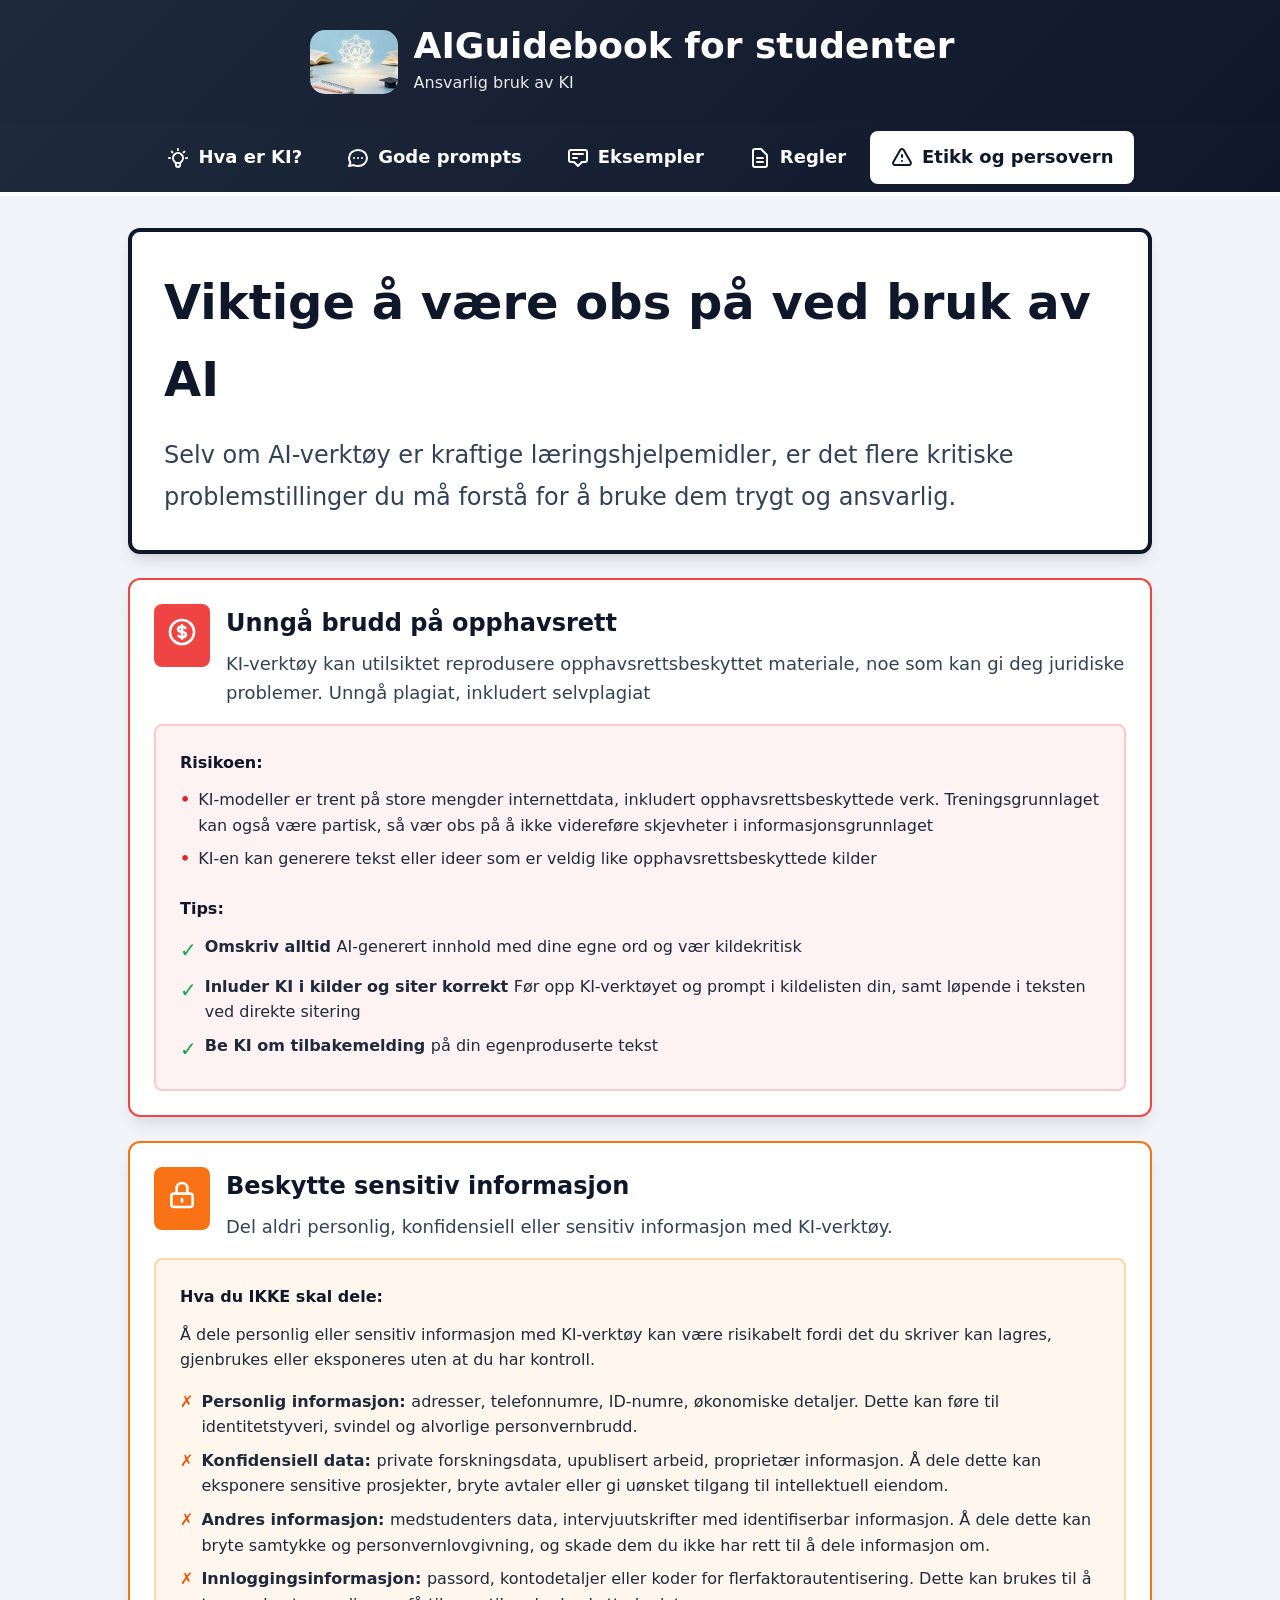
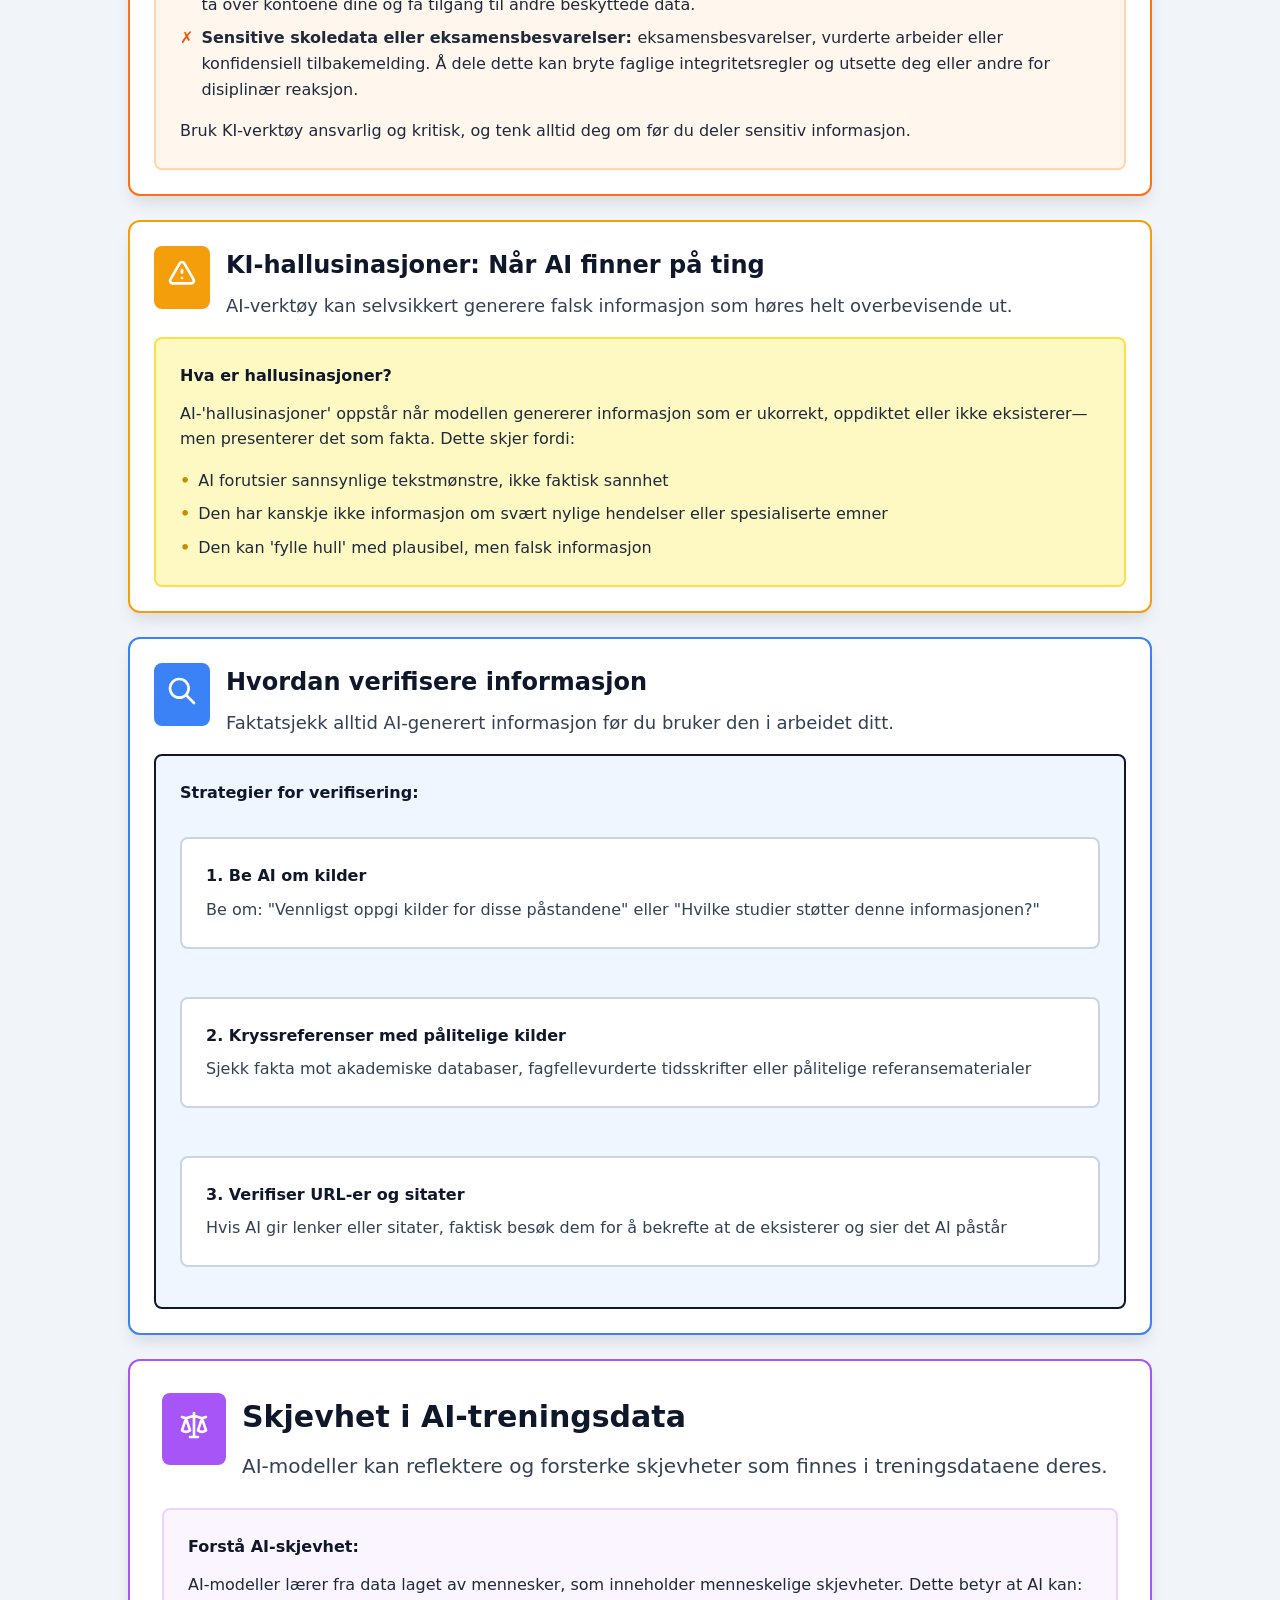
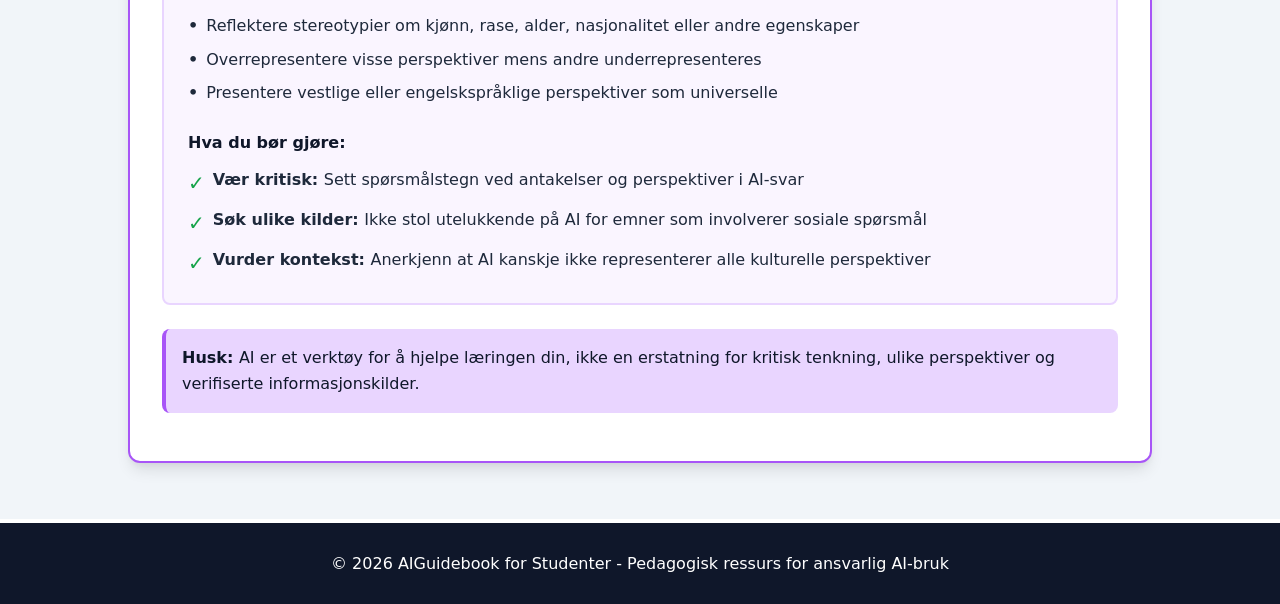
==== commit 03203682: "ryddet all inline css til fra html filer til css fil." ====
--- a/ethics.html
+++ b/ethics.html
@@ -43,7 +43,7 @@
           <svg class="nav-icon" fill="none" stroke="currentColor" viewBox="0 0 24 24" aria-hidden="true">
             <path stroke-linecap="round" stroke-linejoin="round" stroke-width="2" d="M8 12h.01M12 12h.01M16 12h.01M21 12c0 4.418-4.03 8-9 8a9.863 9.863 0 01-4.255-.949L3 20l1.395-3.72C3.512 15.042 3 13.574 3 12c0-4.418 4.03-8 9-8s9 3.582 9 8z"></path>
           </svg>
-          <span>Prompter</span>
+          <span>Gode prompts</span>
         </a> 
         <a href="examples.html" class="nav-link">
           <svg class="nav-icon" fill="none" stroke="currentColor" viewBox="0 0 24 24" aria-hidden="true">
@@ -179,7 +179,7 @@
             <h4 class="font-bold mb-3">
               <span>Hva du IKKE skal dele:</span>
             </h4>
-            <p class="mb-4" style="color: var(--color-slate-800);">
+            <p class="mb-4 text-slate-800">
               <span>Å dele personlig eller sensitiv informasjon med KI-verktøy kan være risikabelt fordi det du skriver kan lagres, gjenbrukes eller eksponeres uten at du har kontroll.</span>
             </p>
             <ul class="rule-list">
@@ -229,14 +229,14 @@
                 </span>
               </li>
             </ul>
-            <p class="mt-4" style="color: var(--color-slate-800);">
+            <p class="mt-4 text-slate-800">
               <span>Bruk KI-verktøy ansvarlig og kritisk, og tenk alltid deg om før du deler sensitiv informasjon.</span>
             </p>
           </div>
         </div>
 
         <!-- AI Hallucinations -->
-        <div class="rule-card border-amber" style="border-color: #eab308;">
+        <div class="rule-card border-amber">
           <div class="rule-header">
             <div class="rule-icon bg-amber">
               <svg class="icon-lg" fill="none" stroke="currentColor" viewBox="0 0 24 24" aria-hidden="true">
@@ -253,28 +253,28 @@
             </div>
           </div>
 
-          <div class="rule-details" style="background: #fef9c3; border-color: #fde047;">
+          <div class="rule-details rule-details-amber">
             <h4 class="font-bold mb-3">
               <span>Hva er hallusinasjoner?</span>
             </h4>
-            <p class="mb-4" style="color: var(--color-slate-800);">
+            <p class="mb-4 text-slate-800">
               <span>AI-'hallusinasjoner' oppstår når modellen genererer informasjon som er ukorrekt, oppdiktet eller ikke eksisterer—men presenterer det som fakta. Dette skjer fordi:</span>
             </p>
             <ul class="rule-list">
               <li class="rule-list-item">
-                <span style="color: #ca8a04;" class="font-bold shrink-0">•</span>
+                <span class="text-ca8a04 font-bold shrink-0">•</span>
                 <span>
                   <span>AI forutsier sannsynlige tekstmønstre, ikke faktisk sannhet</span>
                 </span>
               </li>
               <li class="rule-list-item">
-                <span style="color: #ca8a04;" class="font-bold shrink-0">•</span>
+                <span class="text-ca8a04 font-bold shrink-0">•</span>
                 <span>
                   <span>Den har kanskje ikke informasjon om svært nylige hendelser eller spesialiserte emner</span>
                 </span>
               </li>
               <li class="rule-list-item">
-                <span style="color: #ca8a04;" class="font-bold shrink-0">•</span>
+                <span class="text-ca8a04 font-bold shrink-0">•</span>
                 <span>
                   <span>Den kan 'fylle hull' med plausibel, men falsk informasjon</span>
                 </span>
@@ -306,30 +306,30 @@
               <span>Strategier for verifisering:</span>
             </h4>
 
-            <div style="display: flex; flex-direction: column; gap: 1rem;">
-              <div class="example-box" style="background: white; border-color: var(--color-slate-300);">
+            <div class="container-vertical-gap">
+              <div class="example-box example-box-white">
                 <p class="font-bold mb-2">
                   <span>1. Be AI om kilder</span>
                 </p>
-                <p style="color: var(--color-slate-700);">
+                <p class="text-slate-700">
                   <span>Be om: "Vennligst oppgi kilder for disse påstandene" eller "Hvilke studier støtter denne informasjonen?"</span>
                 </p>
               </div>
 
-              <div class="example-box" style="background: white; border-color: var(--color-slate-300);">
+              <div class="example-box example-box-white">
                 <p class="font-bold mb-2">
                   <span>2. Kryssreferenser med pålitelige kilder</span>
                 </p>
-                <p style="color: var(--color-slate-700);">
+                <p class="text-slate-700">
                   <span>Sjekk fakta mot akademiske databaser, fagfellevurderte tidsskrifter eller pålitelige referansematerialer</span>
                 </p>
               </div>
 
-              <div class="example-box" style="background: white; border-color: var(--color-slate-300);">
+              <div class="example-box example-box-white">
                 <p class="font-bold mb-2">
                   <span>3. Verifiser URL-er og sitater</span>
                 </p>
-                <p style="color: var(--color-slate-700);">
+                <p class="text-slate-700">
                   <span>Hvis AI gir lenker eller sitater, faktisk besøk dem for å bekrefte at de eksisterer og sier det AI påstår</span>
                 </p>
               </div>
@@ -338,7 +338,7 @@
         </div>
 
         <!-- Bias -->
-        <div class="card" style="border: 2px solid var(--color-purple-500);">
+        <div class="card card-border-purple">
           <div class="section-header mb-6">
             <div class="section-icon bg-purple">
               <svg class="icon-lg" fill="none" stroke="currentColor" viewBox="0 0 24 24" aria-hidden="true">
@@ -355,11 +355,11 @@
             </div>
           </div>
 
-          <div class="example-box" style="background: #faf5ff; border-color: #e9d5ff;">
+          <div class="example-box example-box-lavender">
             <h4 class="font-bold mb-3">
               <span>Forstå AI-skjevhet:</span>
             </h4>
-            <p class="mb-4" style="color: var(--color-slate-800);">
+            <p class="mb-4 text-slate-800">
               <span>AI-modeller lærer fra data laget av mennesker, som inneholder menneskelige skjevheter. Dette betyr at AI kan:</span>
             </p>
             <ul class="rule-list mb-6">
@@ -417,7 +417,7 @@
             </ul>
           </div>
 
-          <div class="alert-box alert-info mt-6" style="background: #e9d5ff; border-color: #a855f7;">
+          <div class="alert-box alert-info mt-6 alert-info-purple">
             <p>
               <strong>
                 <span>Husk:</span>
@@ -432,8 +432,7 @@
 
   <footer class="footer">
     <div class="container">
-      <p>© 2026 AI for Studenter - Pedagogisk ressurs for ansvarlig AI-bruk</p>
-      <p>Designet med universelle tilgjengelighetsprinsipper</p>
+      <p>© 2026 AIGuidebook for Studenter - Pedagogisk ressurs for ansvarlig AI-bruk</p>
     </div>
   </footer>
 
--- a/styles.css
+++ b/styles.css
@@ -86,7 +86,7 @@
   width: 5.5rem;
   height: 4rem;
   flex-shrink: 0;
-  object-fit: center;
+  border-radius: 15px; 
   align-self: center ;
 }
 
@@ -519,6 +519,43 @@
   color: var(--color-slate-800);
 }
 
+.summary-box {
+  background: linear-gradient(to right, var(--color-slate-700), var(--color-slate-900));
+  color: white;
+  border-radius: 0.75rem;
+  box-shadow: 0 10px 15px -3px rgba(0, 0, 0, 0.1);
+  padding: 2rem;
+  margin-top: 2rem;
+}
+
+.summary-title {
+  font-size: 1.5rem;
+  font-weight: bold;
+  margin-bottom: 1rem;
+}
+
+.summary-list {
+  list-style: none;
+  padding: 0;
+  margin: 0;
+  display: flex;
+  flex-direction: column;
+  gap: 0.75rem;
+}
+
+.summary-list-item {
+  display: flex;
+  align-items: flex-start;
+  gap: 0.75rem;
+}
+
+.summary-bullet {
+  color: #60a5fa;
+  font-weight: bold;
+  font-size: 1.25rem;
+  flex-shrink: 0;
+}
+
 /* Footer */
 .footer {
   background-color: var(--color-slate-900);
@@ -605,6 +642,9 @@
 }
 
 /* Utility Classes */
+.mb-1 { margin-bottom: 0.25rem; }
+.mb-2 { margin-bottom: 0.5rem; }
+.mb-3 { margin-bottom: 0.75rem; }
 .mb-4 { margin-bottom: 1rem; }
 .mb-6 { margin-bottom: 1.5rem; }
 .mt-4 { margin-top: 1rem; }
@@ -612,6 +652,52 @@
 .mt-10 { margin-top: 2.5rem; }
 .font-bold { font-weight: bold; }
 .text-center { text-align: center; }
+
+/* Inline-style replacement classes */
+.text-italic { font-style: italic; }
+.svg-inline-middle { display: inline-block; vertical-align: middle; margin-right: 0.5rem; }
+.container-vertical-gap { margin-top: 1rem; display: flex; flex-direction: column; gap: 1rem; }
+.link-large { font-size: 1.125rem; }
+.url-small { font-size: 0.875rem; margin-top: 0.25rem; color: var(--color-slate-700); }
+.flex-row-center-gap { display: flex; align-items: center; gap: 1rem; flex: 1; }
+.card-border-purple { border: 2px solid var(--color-purple-500); }
+.example-box-lavender { background: #faf5ff; border-color: #e9d5ff; }
+.color-slate-800 { color: var(--color-slate-800); }
+.example-box-white { background: white; border-color: var(--color-slate-300); }
+.icon-white { color: white; }
+.header-white { color: white; margin-bottom: 0.5rem; }
+.alert-blue-deep { background: #1e3a8a; border: 2px solid #3b82f6; border-left-width: 4px; }
+.alert-purple-strong { background: #e9d5ff; border-color: #a855f7; }
+.text-red-600 { color: #dc2626; }
+.text-orange-600 { color: #ea580c; }
+.text-ca8a04 { color: #ca8a04; }
+.text-blue-600 { color: #2563eb; }
+.text-green-600 { color: #16a34a; }
+.text-purple-500 { color: #7c3aed; }
+.text-slate-700 { color: var(--color-slate-700); }
+.break-all { word-break: break-all; }
+
+.rule-details-purple { background: #faf5ff; border-color: #e9d5ff; }
+.rule-details-amber { background: #fef9c3; border-color: #fde047; }
+.card-gradient-blue-purple { background: linear-gradient(135deg, var(--color-blue-500) 0%, var(--color-purple-500) 100%); color: white; border: 4px solid var(--color-slate-900); }
+.flex-1 { flex: 1; }
+.text-white { color: white; }
+.text-lg { font-size: 1.125rem; }
+.text-xl { font-size: 1.25rem; }
+.text-blue-100 { color: #dbeafe; }
+.text-slate-700 { color: var(--color-slate-700); }
+.text-slate-800 { color: var(--color-slate-800); }
+.example-box-theme-white { background: white; color: var(--color-slate-900); border: none; }
+.example-box-white { background: white; border-color: var(--color-slate-300); }
+.example-box-lavender { background: #faf5ff; border-color: #e9d5ff; }
+.rule-details-flex-col-gap { display: flex; flex-direction: column; gap: 1.5rem; }
+.code-block-light { background: white; color: var(--color-slate-900); border: 2px solid var(--color-slate-300); padding: 1rem; border-radius: 0.5rem; }
+.code-block-light--small-padding { padding: 0.75rem; }
+.overflow-x-auto { overflow-x: auto; }
+.alert-info-purple { background: #e9d5ff; border-color: #a855f7; }
+.text-red-800 { color: #7f1d1d; }
+.text-red-800-lg { color: #7f1d1d; font-size: 1.125rem; line-height: 1.75; }
+.leading-1_75 { line-height: 1.75; }
 
 /* Carousel / Slider */
 .carousel {
